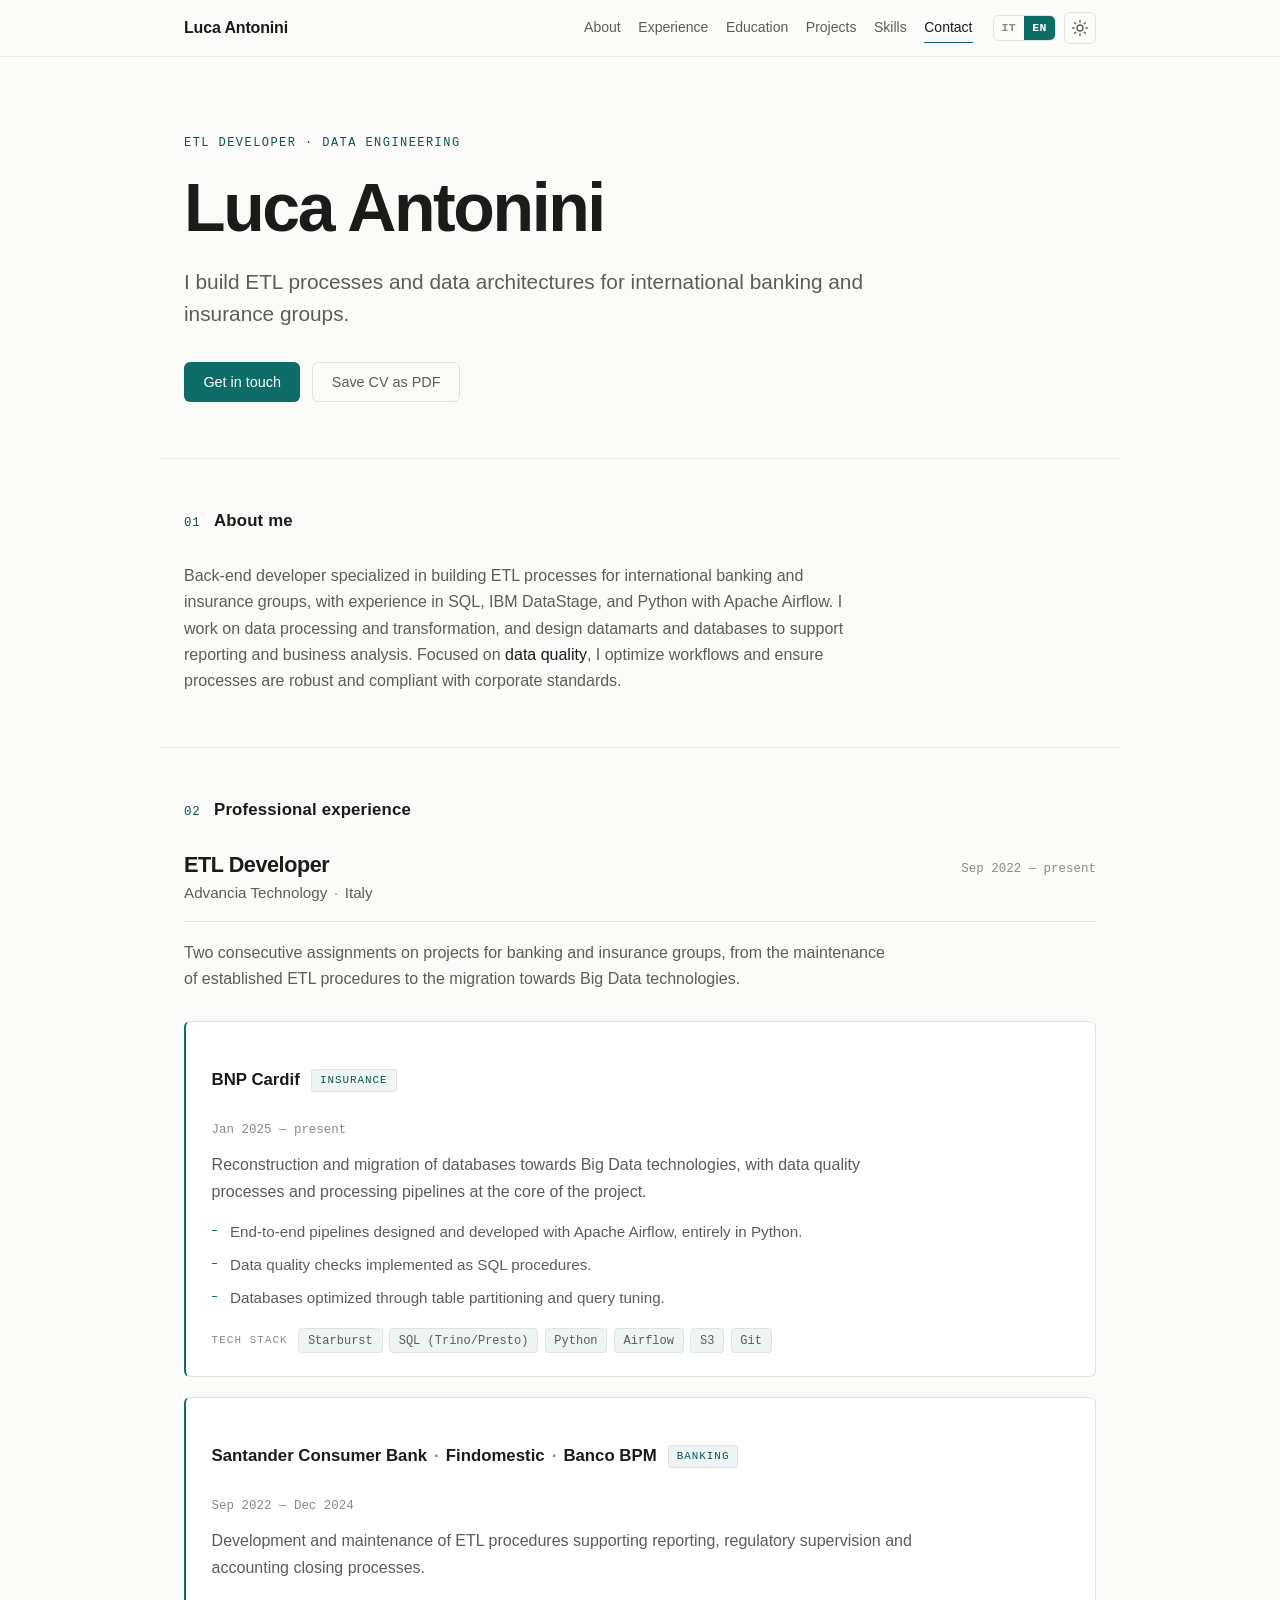
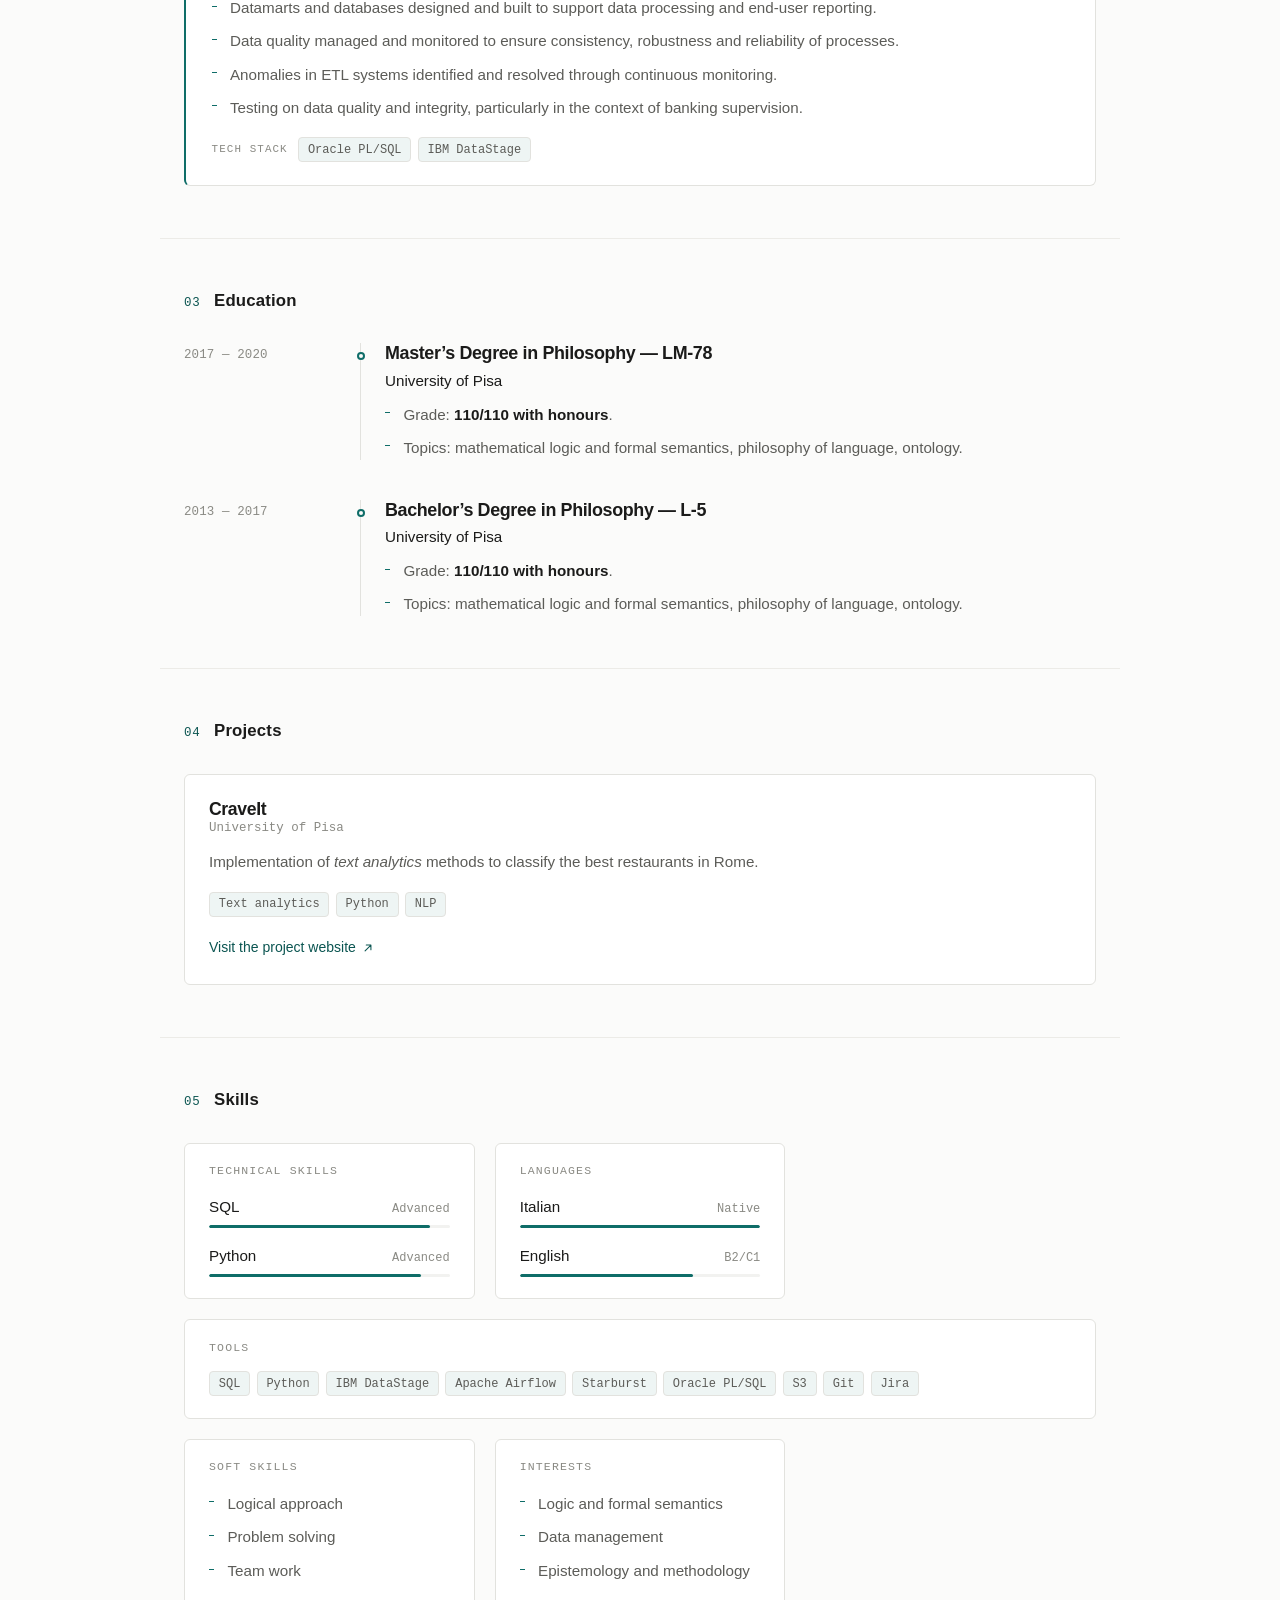
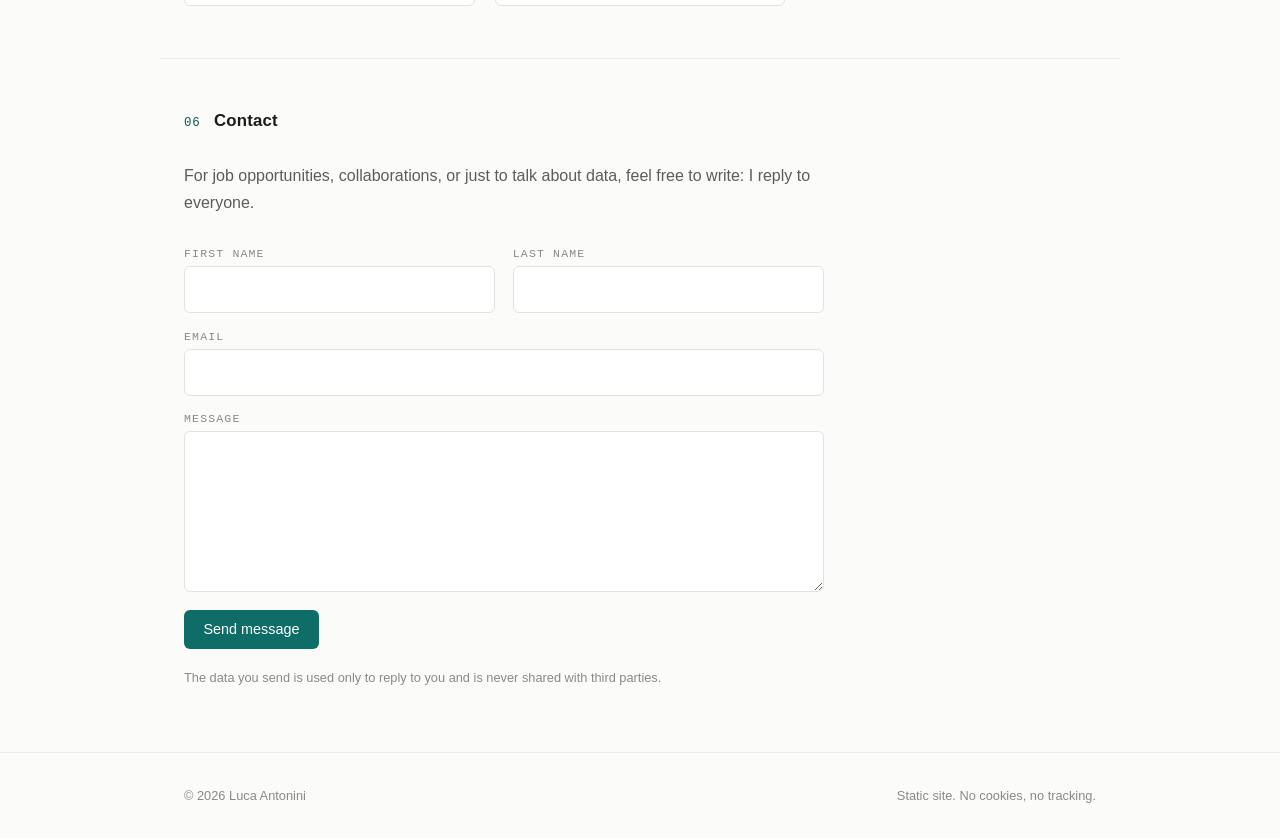
==== index.html @ 5ec23c6f "Ristruttura e riscrive la sezione esperienza I due blocchi avevano lo stesso datore di lavoro ripetu" ====
<!DOCTYPE html>
<html lang="it" data-lang="it">
<head>
<meta charset="utf-8">
<meta name="viewport" content="width=device-width, initial-scale=1">
<title data-i18n="meta.title">Luca Antonini — ETL Developer</title>
<meta name="description" data-i18n="meta.desc" content="Back-end developer specializzato in processi ETL per gruppi bancari e assicurativi. SQL, Python, Apache Airflow, IBM DataStage.">
<meta name="author" content="Luca Antonini">
<link rel="canonical" href="https://antoniniluca.it/">
<link rel="alternate" hreflang="it" href="https://antoniniluca.it/">
<link rel="alternate" hreflang="en" href="https://antoniniluca.it/?lang=en">

<meta property="og:type" content="profile">
<meta property="og:title" content="Luca Antonini — ETL Developer">
<meta property="og:description" content="Back-end developer specializzato in processi ETL per gruppi bancari e assicurativi.">
<meta property="og:url" content="https://antoniniluca.it/">
<meta property="og:locale" content="it_IT">
<meta property="og:locale:alternate" content="en_GB">
<meta name="twitter:card" content="summary">

<link rel="icon" href="assets/favicon.svg" type="image/svg+xml">
<link rel="stylesheet" href="assets/css/style.css">

<!-- Applica il tema salvato prima del primo paint, per evitare il lampo di colore. -->
<script>
(function () {
  try {
    var t = localStorage.getItem('theme');
    if (t === 'dark' || t === 'light') document.documentElement.setAttribute('data-theme', t);
    var l = new URLSearchParams(location.search).get('lang') || localStorage.getItem('lang');
    if (l === 'en') { document.documentElement.lang = 'en'; document.documentElement.setAttribute('data-lang', 'en'); }
  } catch (e) {}
})();
</script>

<script type="application/ld+json">
{
  "@context": "https://schema.org",
  "@type": "Person",
  "name": "Luca Antonini",
  "url": "https://antoniniluca.it/",
  "jobTitle": "ETL Developer",
  "worksFor": { "@type": "Organization", "name": "Advancia Technology" },
  "alumniOf": { "@type": "CollegeOrUniversity", "name": "Università di Pisa" },
  "knowsLanguage": ["it", "en"],
  "knowsAbout": ["ETL", "SQL", "Python", "Apache Airflow", "IBM DataStage", "Data Quality", "Data Warehousing"]
}
</script>
</head>
<body>

<a class="skip-link" href="#main" data-i18n="a11y.skip">Vai al contenuto</a>

<header class="topbar">
  <div class="wrap topbar__inner">
    <a class="topbar__name" href="#top">Luca Antonini</a>
    <nav class="topbar__nav" aria-label="Sezioni">
      <a href="#about" data-i18n="nav.about">Chi sono</a>
      <a href="#experience" data-i18n="nav.experience">Esperienza</a>
      <a href="#education" data-i18n="nav.education">Formazione</a>
      <a href="#projects" data-i18n="nav.projects">Progetti</a>
      <a href="#skills" data-i18n="nav.skills">Competenze</a>
      <a href="#contact" data-i18n="nav.contact">Contatti</a>
    </nav>
    <div class="topbar__tools">
      <div class="langswitch" role="group" aria-label="Lingua / Language">
        <button type="button" data-set-lang="it" aria-pressed="true">IT</button>
        <button type="button" data-set-lang="en" aria-pressed="false">EN</button>
      </div>
      <button type="button" class="iconbtn" id="theme-toggle" aria-label="Tema chiaro/scuro" title="Tema chiaro/scuro">
        <svg viewBox="0 0 24 24" aria-hidden="true" width="18" height="18">
          <path class="ico-sun" d="M12 4V2m0 20v-2m8-8h2M2 12h2m13.66-5.66 1.41-1.41M4.93 19.07l1.41-1.41m0-11.32L4.93 4.93m14.14 14.14-1.41-1.41M12 8a4 4 0 1 0 0 8 4 4 0 0 0 0-8Z"/>
          <path class="ico-moon" d="M20 13.5A8 8 0 0 1 10.5 4a8.5 8.5 0 1 0 9.5 9.5Z"/>
        </svg>
      </button>
    </div>
  </div>
</header>

<main id="main">
  <span id="top"></span>

  <!-- ============ HERO ============ -->
  <section class="hero wrap">
    <p class="eyebrow" data-i18n="hero.eyebrow">ETL Developer · Data Engineering</p>
    <h1>Luca Antonini</h1>
    <p class="hero__lead" data-i18n="hero.lead">
      Costruisco processi ETL e architetture dati per gruppi bancari e assicurativi internazionali.
    </p>
    <div class="hero__actions">
      <a class="btn btn--primary" href="#contact" data-i18n="hero.cta1">Scrivimi</a>
      <button type="button" class="btn btn--ghost" id="print-cv" data-i18n="hero.cta2">Salva il CV in PDF</button>
    </div>
  </section>

  <!-- ============ ABOUT ============ -->
  <section id="about" class="wrap section">
    <h2 class="section__title"><span class="section__num">01</span><span data-i18n="about.title">Chi sono</span></h2>
    <p class="prose" data-i18n="about.body">
      Back-end developer specializzato nella realizzazione di processi ETL per gruppi bancari e
      assicurativi internazionali, con esperienza in SQL, IBM DataStage e Python con Apache Airflow.
      Lavoro sull'elaborazione e la trasformazione dei dati e progetto datamart e database a supporto
      di reportistica e analisi di business. Con particolare attenzione alla <em>data quality</em>,
      ottimizzo i workflow e garantisco processi robusti e conformi agli standard aziendali.
    </p>
  </section>

  <!-- ============ EXPERIENCE ============ -->
  <section id="experience" class="wrap section">
    <h2 class="section__title"><span class="section__num">02</span><span data-i18n="exp.title">Esperienza professionale</span></h2>

    <article class="employer">
      <header class="employer__head">
        <div>
          <h3 class="employer__role" data-i18n="exp.employer.role">ETL Developer</h3>
          <p class="employer__org">Advancia Technology <span class="sep">·</span> <span data-i18n="exp.employer.place">Italia</span></p>
        </div>
        <p class="employer__period" data-i18n="exp.employer.period">Set 2022 — oggi</p>
      </header>

      <p class="employer__intro" data-i18n="exp.employer.intro">
        Due incarichi consecutivi su commesse di gruppi bancari e assicurativi, dalla
        manutenzione di procedure ETL consolidate alla migrazione verso tecnologie Big Data.
      </p>

      <div class="engagements">

        <section class="engagement">
          <header class="engagement__head">
            <h4 class="engagement__client">BNP Cardif</h4>
            <span class="badge" data-i18n="exp.e1.sector">Assicurativo</span>
            <p class="engagement__date" data-i18n="exp.e1.date">Gen 2025 — oggi</p>
          </header>
          <p class="engagement__summary" data-i18n="exp.e1.summary">
            Ricostruzione e migrazione dei database verso tecnologie Big Data, con i processi
            di data quality e le pipeline di elaborazione al centro del progetto.
          </p>
          <ul class="entry__list">
            <li data-i18n="exp.e1.b1">Pipeline end-to-end progettate e sviluppate con Apache Airflow, interamente in Python.</li>
            <li data-i18n="exp.e1.b2">Controlli di data quality implementati come procedure SQL.</li>
            <li data-i18n="exp.e1.b3">Database ottimizzati tramite partizionamento delle tabelle e tuning delle query.</li>
          </ul>
          <p class="stack"><span class="label" data-i18n="exp.label.stack">Tech stack</span>
            <span class="tag">Starburst</span><span class="tag">SQL (Trino/Presto)</span><span class="tag">Python</span><span class="tag">Airflow</span><span class="tag">S3</span><span class="tag">Git</span>
          </p>
        </section>

        <section class="engagement">
          <header class="engagement__head">
            <h4 class="engagement__client">Santander Consumer Bank <span class="sep">·</span> Findomestic <span class="sep">·</span> Banco BPM</h4>
            <span class="badge" data-i18n="exp.e2.sector">Bancario</span>
            <p class="engagement__date" data-i18n="exp.e2.date">Set 2022 — Dic 2024</p>
          </header>
          <p class="engagement__summary" data-i18n="exp.e2.summary">
            Sviluppo e manutenzione di procedure ETL a supporto di reportistica, vigilanza
            regolamentare e processi di chiusura contabile.
          </p>
          <ul class="entry__list">
            <li data-i18n="exp.e2.b1">Datamart e database progettati e realizzati a supporto dell'elaborazione dei dati e della reportistica per l'utente finale.</li>
            <li data-i18n="exp.e2.b2">Data quality gestita e monitorata per garantire coerenza, robustezza e affidabilità dei processi.</li>
            <li data-i18n="exp.e2.b3">Anomalie nei sistemi ETL individuate e risolte grazie a un monitoraggio continuo.</li>
            <li data-i18n="exp.e2.b4">Testing su qualità e integrità del dato, in particolare nell'ambito della vigilanza bancaria.</li>
          </ul>
          <p class="stack"><span class="label" data-i18n="exp.label.stack2">Tech stack</span>
            <span class="tag">Oracle PL/SQL</span><span class="tag">IBM DataStage</span>
          </p>
        </section>

      </div>
    </article>
  </section>

  <!-- ============ EDUCATION ============ -->
  <section id="education" class="wrap section">
    <h2 class="section__title"><span class="section__num">03</span><span data-i18n="edu.title">Formazione</span></h2>

    <div class="timeline">
      <article class="entry">
        <div class="entry__meta">
          <p class="entry__date"><span data-i18n="edu.m.date">2017 — 2020</span></p>
        </div>
        <div class="entry__body">
          <h3 class="entry__role" data-i18n="edu.m.degree">Laurea Magistrale in Filosofia — LM-78</h3>
          <p class="entry__org" data-i18n="edu.m.org">Università di Pisa</p>
          <ul class="entry__list">
            <li data-i18n="edu.m.b1">Voto: <strong>110/110 con lode</strong>.</li>
            <li data-i18n="edu.m.b2">Ambiti: logica matematica e semantica formale, filosofia del linguaggio, ontologia.</li>
          </ul>
        </div>
      </article>

      <article class="entry">
        <div class="entry__meta">
          <p class="entry__date"><span data-i18n="edu.b.date">2013 — 2017</span></p>
        </div>
        <div class="entry__body">
          <h3 class="entry__role" data-i18n="edu.b.degree">Laurea Triennale in Filosofia — L-5</h3>
          <p class="entry__org" data-i18n="edu.b.org">Università di Pisa</p>
          <ul class="entry__list">
            <li data-i18n="edu.b.b1">Voto: <strong>110/110 con lode</strong>.</li>
            <li data-i18n="edu.b.b2">Ambiti: logica matematica e semantica formale, filosofia del linguaggio, ontologia.</li>
          </ul>
        </div>
      </article>
    </div>
  </section>

  <!-- ============ PROJECTS ============ -->
  <section id="projects" class="wrap section">
    <h2 class="section__title"><span class="section__num">04</span><span data-i18n="proj.title">Progetti</span></h2>

    <div class="cards">
      <article class="card">
        <h3 class="card__title">CraveIt</h3>
        <p class="card__org" data-i18n="proj.craveit.org">Università di Pisa</p>
        <p class="card__body" data-i18n="proj.craveit.body">
          Implementazione di metodi di <em>text analytics</em> per classificare i migliori ristoranti di Roma.
        </p>
        <p class="stack">
          <span class="tag">Text analytics</span><span class="tag">Python</span><span class="tag">NLP</span>
        </p>
        <a class="card__link" href="https://andrevitali.github.io/g8-2024-website/index" target="_blank" rel="noopener noreferrer">
          <span data-i18n="proj.craveit.link">Vai al sito del progetto</span>
          <svg viewBox="0 0 24 24" width="14" height="14" aria-hidden="true"><path d="M7 17 17 7M9 7h8v8"/></svg>
        </a>
      </article>
    </div>
  </section>

  <!-- ============ SKILLS ============ -->
  <section id="skills" class="wrap section">
    <h2 class="section__title"><span class="section__num">05</span><span data-i18n="skills.title">Competenze</span></h2>

    <div class="grid">

      <div class="panel">
        <h3 class="panel__title" data-i18n="skills.tech.title">Competenze tecniche</h3>
        <ul class="levels">
          <li>
            <span class="levels__name">SQL</span>
            <span class="levels__bar" aria-hidden="true"><i style="--v:92%"></i></span>
            <span class="levels__val" data-i18n="skills.level.adv">Avanzato</span>
          </li>
          <li>
            <span class="levels__name">Python</span>
            <span class="levels__bar" aria-hidden="true"><i style="--v:88%"></i></span>
            <span class="levels__val" data-i18n="skills.level.adv2">Avanzato</span>
          </li>
        </ul>
      </div>

      <div class="panel">
        <h3 class="panel__title" data-i18n="skills.lang.title">Lingue</h3>
        <ul class="levels">
          <li>
            <span class="levels__name" data-i18n="skills.lang.it">Italiano</span>
            <span class="levels__bar" aria-hidden="true"><i style="--v:100%"></i></span>
            <span class="levels__val" data-i18n="skills.lang.itlvl">Madrelingua</span>
          </li>
          <li>
            <span class="levels__name" data-i18n="skills.lang.en">Inglese</span>
            <span class="levels__bar" aria-hidden="true"><i style="--v:72%"></i></span>
            <span class="levels__val">B2/C1</span>
          </li>
        </ul>
      </div>

      <div class="panel panel--wide">
        <h3 class="panel__title" data-i18n="skills.tools.title">Strumenti</h3>
        <p class="stack stack--lg">
          <span class="tag">SQL</span><span class="tag">Python</span><span class="tag">IBM DataStage</span><span class="tag">Apache Airflow</span><span class="tag">Starburst</span><span class="tag">Oracle PL/SQL</span><span class="tag">S3</span><span class="tag">Git</span><span class="tag">Jira</span>
        </p>
      </div>

      <div class="panel">
        <h3 class="panel__title" data-i18n="skills.soft.title">Soft skill</h3>
        <ul class="bullets">
          <li data-i18n="skills.soft.b1">Approccio logico</li>
          <li data-i18n="skills.soft.b2">Problem solving</li>
          <li data-i18n="skills.soft.b3">Lavoro in team</li>
        </ul>
      </div>

      <div class="panel">
        <h3 class="panel__title" data-i18n="skills.int.title">Interessi</h3>
        <ul class="bullets">
          <li data-i18n="skills.int.b1">Logica e semantica formale</li>
          <li data-i18n="skills.int.b2">Data management</li>
          <li data-i18n="skills.int.b3">Epistemologia e metodologia</li>
        </ul>
      </div>

    </div>
  </section>

  <!-- ============ CONTACT ============ -->
  <section id="contact" class="wrap section section--contact">
    <h2 class="section__title"><span class="section__num">06</span><span data-i18n="contact.title">Contatti</span></h2>
    <p class="prose" data-i18n="contact.body">
      Per opportunità professionali, collaborazioni o semplicemente per fare due chiacchiere sui dati,
      scrivimi pure: rispondo a tutti.
    </p>

    <form class="form" id="contact-form" novalidate>
      <div class="form__row">
        <div class="field">
          <label for="f-nome" data-i18n="form.nome">Nome</label>
          <input type="text" id="f-nome" name="nome" required autocomplete="given-name" maxlength="80">
        </div>
        <div class="field">
          <label for="f-cognome" data-i18n="form.cognome">Cognome</label>
          <input type="text" id="f-cognome" name="cognome" required autocomplete="family-name" maxlength="80">
        </div>
      </div>

      <div class="field">
        <label for="f-email" data-i18n="form.email">Email</label>
        <input type="email" id="f-email" name="email" required autocomplete="email" maxlength="120">
      </div>

      <div class="field">
        <label for="f-messaggio" data-i18n="form.messaggio">Messaggio</label>
        <textarea id="f-messaggio" name="messaggio" required rows="6" maxlength="3000"></textarea>
      </div>

      <!-- Honeypot anti-spam: invisibile agli umani, i bot lo compilano.
           Il nome _honey è quello riconosciuto anche da FormSubmit. -->
      <label class="hp" aria-hidden="true">
        <span>Non compilare questo campo</span>
        <input type="text" name="_honey" tabindex="-1" autocomplete="off">
      </label>

      <div class="form__foot">
        <button type="submit" class="btn btn--primary" data-i18n="form.submit">Invia messaggio</button>
        <p class="form__status" id="form-status" role="status" aria-live="polite"></p>
      </div>

      <p class="form__privacy" data-i18n="form.privacy">
        I dati che invii vengono usati solo per risponderti e non sono ceduti a terzi.
      </p>
    </form>
  </section>

</main>

<footer class="footer">
  <div class="wrap footer__inner">
    <p>© <span id="year">2026</span> Luca Antonini</p>
    <p class="footer__note" data-i18n="footer.note">Sito statico, senza cookie né tracciamento.</p>
  </div>
</footer>

<script src="assets/js/main.js"></script>
</body>
</html>
---- assets/css/style.css ----
/* =========================================================
   Luca Antonini — antoniniluca.it
   Palette sobria, un solo accento. Light + dark.
   ========================================================= */

:root {
  --bg:        #fbfbfa;
  --bg-panel:  #ffffff;
  --bg-subtle: #f2f2f0;
  --text:      #1b1b1a;
  --text-dim:  #5c5c58;
  --text-mute: #8a8a84;
  --line:      #e2e2de;
  --line-soft: #ecebe7;
  --accent:    #0f6d68;
  --accent-dim:#0f6d6812;
  --accent-txt:#0b5551;

  --font: -apple-system, BlinkMacSystemFont, "Segoe UI", Inter, Roboto, Helvetica, Arial, sans-serif;
  --mono: ui-monospace, SFMono-Regular, "SF Mono", Menlo, Consolas, "Liberation Mono", monospace;

  --wrap: 60rem;
  --radius: 6px;
}

@media (prefers-color-scheme: dark) {
  :root:not([data-theme="light"]) {
    --bg:        #121413;
    --bg-panel:  #1a1d1c;
    --bg-subtle: #1f2322;
    --text:      #e8e8e4;
    --text-dim:  #a6a8a3;
    --text-mute: #7b7e79;
    --line:      #2b2f2e;
    --line-soft: #232625;
    --accent:    #4ec9bf;
    --accent-dim:#4ec9bf14;
    --accent-txt:#6fd8cf;
  }
}

:root[data-theme="dark"] {
  --bg:        #121413;
  --bg-panel:  #1a1d1c;
  --bg-subtle: #1f2322;
  --text:      #e8e8e4;
  --text-dim:  #a6a8a3;
  --text-mute: #7b7e79;
  --line:      #2b2f2e;
  --line-soft: #232625;
  --accent:    #4ec9bf;
  --accent-dim:#4ec9bf14;
  --accent-txt:#6fd8cf;
}

/* ---------- reset ---------- */
*, *::before, *::after { box-sizing: border-box; }
html { -webkit-text-size-adjust: 100%; scroll-behavior: smooth; }
@media (prefers-reduced-motion: reduce) {
  html { scroll-behavior: auto; }
  *, *::before, *::after { animation-duration: .01ms !important; transition-duration: .01ms !important; }
}

body {
  margin: 0;
  background: var(--bg);
  color: var(--text);
  font-family: var(--font);
  font-size: 16px;
  line-height: 1.65;
  -webkit-font-smoothing: antialiased;
}

h1, h2, h3 { line-height: 1.2; margin: 0; font-weight: 600; letter-spacing: -0.02em; }
p { margin: 0; }
ul { margin: 0; padding: 0; list-style: none; }
a { color: inherit; }

svg { fill: none; stroke: currentColor; stroke-width: 1.8; stroke-linecap: round; stroke-linejoin: round; }

.wrap { width: 100%; max-width: var(--wrap); margin-inline: auto; padding-inline: 1.5rem; }

.skip-link {
  position: absolute; left: -9999px; top: 0; z-index: 100;
  background: var(--accent); color: #fff; padding: .6rem 1rem; border-radius: 0 0 var(--radius) 0;
}
.skip-link:focus { left: 0; }

:focus-visible { outline: 2px solid var(--accent); outline-offset: 3px; border-radius: 3px; }

/* =========================================================
   Topbar
   ========================================================= */
.topbar {
  position: sticky; top: 0; z-index: 50;
  background: color-mix(in srgb, var(--bg) 88%, transparent);
  backdrop-filter: saturate(140%) blur(10px);
  border-bottom: 1px solid var(--line-soft);
}
.topbar__inner {
  display: flex; align-items: center; gap: 1.25rem;
  min-height: 3.5rem;
}
.topbar__name {
  font-weight: 600; text-decoration: none; letter-spacing: -0.01em;
  white-space: nowrap;
}
.topbar__nav {
  display: flex; gap: 1.1rem; margin-inline-start: auto;
  font-size: .875rem;
}
.topbar__nav a {
  color: var(--text-dim); text-decoration: none;
  padding: .2rem 0; border-bottom: 1px solid transparent;
  transition: color .15s ease, border-color .15s ease;
}
.topbar__nav a:hover { color: var(--text); border-bottom-color: var(--accent); }
.topbar__nav a.is-active { color: var(--text); border-bottom-color: var(--accent); }

.topbar__tools { display: flex; align-items: center; gap: .5rem; margin-inline-start: auto; }
.topbar__nav + .topbar__tools { margin-inline-start: 0; }

.langswitch {
  display: inline-flex; border: 1px solid var(--line); border-radius: var(--radius); overflow: hidden;
}
.langswitch button {
  font: 600 .72rem/1 var(--mono); letter-spacing: .04em;
  padding: .42rem .5rem; border: 0; background: transparent; color: var(--text-mute);
  cursor: pointer; transition: background .15s ease, color .15s ease;
}
.langswitch button:hover { color: var(--text); }
.langswitch button[aria-pressed="true"] { background: var(--accent); color: #fff; }
@media (prefers-color-scheme: dark) {
  :root:not([data-theme="light"]) .langswitch button[aria-pressed="true"] { color: #0d1211; }
}
:root[data-theme="dark"] .langswitch button[aria-pressed="true"] { color: #0d1211; }

.iconbtn {
  display: grid; place-items: center;
  width: 2rem; height: 2rem; padding: 0;
  border: 1px solid var(--line); border-radius: var(--radius);
  background: transparent; color: var(--text-dim); cursor: pointer;
  transition: color .15s ease, border-color .15s ease;
}
.iconbtn:hover { color: var(--text); border-color: var(--text-mute); }
.ico-moon { display: none; }
@media (prefers-color-scheme: dark) {
  :root:not([data-theme="light"]) .ico-sun  { display: none; }
  :root:not([data-theme="light"]) .ico-moon { display: block; }
}
:root[data-theme="dark"] .ico-sun  { display: none; }
:root[data-theme="dark"] .ico-moon { display: block; }
:root[data-theme="light"] .ico-sun { display: block; }
:root[data-theme="light"] .ico-moon { display: none; }

/* =========================================================
   Hero
   ========================================================= */
.hero { padding: 5rem 1.5rem 3.5rem; }

.eyebrow {
  font: 500 .75rem/1 var(--mono);
  letter-spacing: .12em; text-transform: uppercase;
  color: var(--accent-txt);
  margin-bottom: 1.1rem;
}

.hero h1 {
  font-size: clamp(2.6rem, 7vw, 4.25rem);
  letter-spacing: -0.035em;
  margin-bottom: 1.1rem;
}

.hero__lead {
  font-size: clamp(1.05rem, 2.2vw, 1.3rem);
  color: var(--text-dim);
  max-width: 34em;
  line-height: 1.55;
}

.hero__actions { display: flex; flex-wrap: wrap; gap: .75rem; margin-top: 2rem; }

.btn {
  display: inline-flex; align-items: center; gap: .45rem;
  font: 500 .9rem/1 var(--font);
  padding: .72rem 1.15rem;
  border-radius: var(--radius);
  border: 1px solid transparent;
  text-decoration: none; cursor: pointer;
  transition: background .15s ease, border-color .15s ease, color .15s ease, transform .1s ease;
}
.btn:active { transform: translateY(1px); }
.btn--primary { background: var(--accent); color: #fff; }
.btn--primary:hover { background: var(--accent-txt); }
@media (prefers-color-scheme: dark) {
  :root:not([data-theme="light"]) .btn--primary { color: #0d1211; }
}
:root[data-theme="dark"] .btn--primary { color: #0d1211; }
.btn--ghost { border-color: var(--line); color: var(--text-dim); background: transparent; }
.btn--ghost:hover { border-color: var(--text-mute); color: var(--text); }

/* =========================================================
   Sections
   ========================================================= */
.section { padding-block: 3.25rem; border-top: 1px solid var(--line-soft); }
.section:first-of-type { border-top: 0; }

.section__title {
  display: flex; align-items: baseline; gap: .85rem;
  font-size: 1.05rem;
  letter-spacing: .01em;
  margin-bottom: 2rem;
}
.section__num {
  font: 500 .78rem/1 var(--mono);
  color: var(--accent-txt);
  letter-spacing: .06em;
}

.prose { color: var(--text-dim); max-width: 42em; }
.prose em { color: var(--text); font-style: normal; font-weight: 500; }

/* =========================================================
   Timeline entries
   ========================================================= */
.timeline { display: flex; flex-direction: column; gap: 2.5rem; }

.entry { display: grid; grid-template-columns: 9.5rem 1fr; gap: 1.5rem; }

.entry__date {
  font: 500 .78rem/1.5 var(--mono);
  color: var(--text-mute);
  letter-spacing: .01em;
  padding-top: .2rem;
  white-space: nowrap;
}

.entry__body { position: relative; padding-left: 1.5rem; border-left: 1px solid var(--line); }
.entry__body::before {
  content: ""; position: absolute; left: -4.5px; top: .55rem;
  width: 8px; height: 8px; border-radius: 50%;
  background: var(--bg); border: 2px solid var(--accent);
}

.entry__role { font-size: 1.12rem; margin-bottom: .2rem; }
.entry__org { color: var(--text); font-weight: 500; font-size: .95rem; margin-bottom: .55rem; }
.entry__client { font-size: .875rem; color: var(--text-dim); margin-bottom: .85rem; }
.entry__summary { color: var(--text-dim); margin-bottom: .9rem; max-width: 44em; }

.sep { color: var(--text-mute); margin-inline: .15rem; }

.label {
  display: inline-block;
  font: 500 .68rem/1 var(--mono);
  letter-spacing: .1em; text-transform: uppercase;
  color: var(--text-mute);
  margin-right: .5rem;
}

.entry__list { display: flex; flex-direction: column; gap: .5rem; max-width: 44em; }
.entry__list li {
  position: relative; padding-left: 1.15rem;
  color: var(--text-dim); font-size: .95rem;
}
.entry__list li::before {
  content: ""; position: absolute; left: 0; top: .68em;
  width: 5px; height: 1px; background: var(--accent);
}
.entry__list strong { color: var(--text); font-weight: 600; }

/* ---------- esperienza: datore di lavoro + incarichi ---------- */
.employer__head {
  display: flex; flex-wrap: wrap; align-items: baseline; gap: .5rem 1.5rem;
  padding-bottom: 1rem;
  border-bottom: 1px solid var(--line);
}
.employer__role { font-size: 1.35rem; margin-bottom: .15rem; }
.employer__org { color: var(--text-dim); font-weight: 500; font-size: .95rem; }
.employer__period {
  font: 500 .78rem/1.5 var(--mono);
  color: var(--text-mute);
  margin-inline-start: auto;
}
.employer__intro {
  color: var(--text-dim);
  max-width: 44em;
  margin-block: 1.1rem 1.75rem;
}

.engagements { display: flex; flex-direction: column; gap: 1.25rem; }

.engagement {
  background: var(--bg-panel);
  border: 1px solid var(--line);
  border-left: 2px solid var(--accent);
  border-radius: var(--radius);
  padding: 1.4rem 1.6rem;
  transition: border-color .15s ease;
}
.engagement:hover { border-color: var(--text-mute); border-left-color: var(--accent); }

.engagement__head {
  display: flex; flex-wrap: wrap; align-items: center; gap: .45rem .7rem;
  margin-bottom: 1rem;
}
.engagement__client { font-size: 1.05rem; font-weight: 600; }
.engagement__date {
  flex-basis: 100%;
  font: 500 .78rem/1 var(--mono);
  color: var(--text-mute);
}

.badge {
  font: 500 .68rem/1 var(--mono);
  letter-spacing: .09em; text-transform: uppercase;
  padding: .32rem .5rem;
  border: 1px solid var(--line);
  border-radius: 3px;
  background: var(--accent-dim);
  color: var(--accent-txt);
  white-space: nowrap;
}

.engagement__summary { color: var(--text-dim); margin-bottom: .9rem; max-width: 44em; }

@media (max-width: 34rem) {
  .engagement { padding: 1.2rem 1.1rem; }
  .employer__period { margin-inline-start: 0; flex-basis: 100%; }
}

/* ---------- tags ---------- */
.stack { display: flex; flex-wrap: wrap; align-items: center; gap: .4rem; margin-top: 1.1rem; }
.stack .label { margin-right: .25rem; }
.tag {
  font: 500 .75rem/1 var(--mono);
  padding: .35rem .55rem;
  border: 1px solid var(--line);
  border-radius: 4px;
  background: var(--accent-dim);
  color: var(--text-dim);
  white-space: nowrap;
}
.stack--lg { margin-top: 0; }

/* =========================================================
   Project cards
   ========================================================= */
.cards { display: grid; grid-template-columns: repeat(auto-fit, minmax(min(100%, 20rem), 1fr)); gap: 1.25rem; }

.card {
  background: var(--bg-panel);
  border: 1px solid var(--line);
  border-radius: var(--radius);
  padding: 1.5rem;
  transition: border-color .15s ease;
}
.card:hover { border-color: var(--text-mute); }
.card__title { font-size: 1.1rem; margin-bottom: .15rem; }
.card__org { font: 500 .78rem/1 var(--mono); color: var(--text-mute); margin-bottom: .9rem; }
.card__body { color: var(--text-dim); font-size: .95rem; }
.card__link {
  display: inline-flex; align-items: center; gap: .35rem;
  margin-top: 1.2rem;
  font-size: .875rem; font-weight: 500;
  color: var(--accent-txt); text-decoration: none;
  border-bottom: 1px solid transparent;
}
.card__link:hover { border-bottom-color: currentColor; }

/* =========================================================
   Skills grid
   ========================================================= */
.grid { display: grid; grid-template-columns: repeat(auto-fill, minmax(17rem, 1fr)); gap: 1.25rem; }

.panel {
  background: var(--bg-panel);
  border: 1px solid var(--line);
  border-radius: var(--radius);
  padding: 1.35rem 1.5rem;
}
.panel--wide { grid-column: 1 / -1; }
.panel__title {
  font: 500 .72rem/1 var(--mono);
  letter-spacing: .1em; text-transform: uppercase;
  color: var(--text-mute);
  margin-bottom: 1.1rem;
}

.levels { display: flex; flex-direction: column; gap: .95rem; }
.levels li { display: grid; grid-template-columns: 1fr auto; gap: .35rem .75rem; align-items: baseline; }
.levels__name { grid-area: 1 / 1; font-size: .95rem; font-weight: 500; }
.levels__val { grid-area: 1 / 2; font: 500 .75rem/1 var(--mono); color: var(--text-mute); }
.levels__bar {
  grid-area: 2 / 1 / 3 / -1;
  display: block; height: 3px; border-radius: 2px;
  background: var(--bg-subtle);
  overflow: hidden;
}
.levels__bar i { display: block; height: 100%; width: var(--v); background: var(--accent); border-radius: 2px; }

.bullets { display: flex; flex-direction: column; gap: .55rem; }
.bullets li { position: relative; padding-left: 1.15rem; font-size: .95rem; color: var(--text-dim); }
.bullets li::before {
  content: ""; position: absolute; left: 0; top: .68em;
  width: 5px; height: 1px; background: var(--accent);
}

/* =========================================================
   Contact + footer
   ========================================================= */
.section--contact { padding-bottom: 4rem; }

/* ---------- form ---------- */
.form { margin-top: 2rem; max-width: 40rem; display: flex; flex-direction: column; gap: 1.1rem; }
.form__row { display: grid; grid-template-columns: 1fr 1fr; gap: 1.1rem; }

.field { display: flex; flex-direction: column; gap: .4rem; }
.field label {
  font: 500 .72rem/1 var(--mono);
  letter-spacing: .1em; text-transform: uppercase;
  color: var(--text-mute);
}
.field input,
.field textarea {
  font: 400 .95rem/1.5 var(--font);
  color: var(--text);
  background: var(--bg-panel);
  border: 1px solid var(--line);
  border-radius: var(--radius);
  padding: .7rem .85rem;
  width: 100%;
  transition: border-color .15s ease, background .15s ease;
}
.field textarea { resize: vertical; min-height: 8rem; }
.field input:hover, .field textarea:hover { border-color: var(--text-mute); }
.field input:focus, .field textarea:focus { outline: none; border-color: var(--accent); }
.field.is-invalid input,
.field.is-invalid textarea { border-color: #c0392b; }
:root[data-theme="dark"] .field.is-invalid input,
:root[data-theme="dark"] .field.is-invalid textarea { border-color: #e07a6c; }
.field__error { font-size: .8rem; color: #c0392b; min-height: 0; }
:root[data-theme="dark"] .field__error { color: #e07a6c; }
@media (prefers-color-scheme: dark) {
  :root:not([data-theme="light"]) .field.is-invalid input,
  :root:not([data-theme="light"]) .field.is-invalid textarea { border-color: #e07a6c; }
  :root:not([data-theme="light"]) .field__error { color: #e07a6c; }
}

/* honeypot: fuori dallo schermo, invisibile ma non display:none */
.hp {
  position: absolute; left: -9999px; top: auto;
  width: 1px; height: 1px; overflow: hidden;
}

.form__foot { display: flex; flex-wrap: wrap; align-items: center; gap: 1rem; }
.form__foot .btn:disabled { opacity: .55; cursor: progress; }

.form__status { font-size: .9rem; color: var(--text-dim); }
.form__status.is-ok { color: var(--accent-txt); font-weight: 500; }
.form__status.is-err { color: #c0392b; }
:root[data-theme="dark"] .form__status.is-err { color: #e07a6c; }
@media (prefers-color-scheme: dark) {
  :root:not([data-theme="light"]) .form__status.is-err { color: #e07a6c; }
}

.form__privacy { font-size: .8rem; color: var(--text-mute); max-width: 40em; }

@media (max-width: 34rem) {
  .form__row { grid-template-columns: 1fr; }
}

.footer { border-top: 1px solid var(--line-soft); padding-block: 2rem; }
.footer__inner {
  display: flex; flex-wrap: wrap; justify-content: space-between; gap: .5rem;
  font-size: .8rem; color: var(--text-mute);
}

/* =========================================================
   Reveal on scroll
   ========================================================= */
.reveal { opacity: 0; transform: translateY(12px); transition: opacity .5s ease, transform .5s ease; }
.reveal.is-in { opacity: 1; transform: none; }
@media (prefers-reduced-motion: reduce) { .reveal { opacity: 1; transform: none; } }

/* =========================================================
   Responsive
   ========================================================= */
@media (max-width: 46rem) {
  .topbar__nav { display: none; }
  .hero { padding-top: 3.5rem; }
  .entry { grid-template-columns: 1fr; gap: .6rem; }
  .entry__date { padding-top: 0; }
  .entry__body { padding-left: 1.15rem; }
}

/* =========================================================
   Print — la pagina è il CV
   ========================================================= */
@media print {
  :root {
    --bg: #fff; --bg-panel: #fff; --bg-subtle: #eee;
    --text: #000; --text-dim: #222; --text-mute: #555;
    --line: #bbb; --line-soft: #ddd;
    --accent: #000; --accent-txt: #000; --accent-dim: transparent;
  }
  .topbar, .footer__note, .hero__actions, .skip-link, .form { display: none !important; }
  body { font-size: 10.5pt; line-height: 1.45; }
  .wrap { max-width: none; padding-inline: 0; }
  .hero { padding: 0 0 1rem; }
  .hero h1 { font-size: 24pt; }
  .hero__lead { font-size: 11pt; }
  .section { padding-block: .9rem; border-top: 1px solid #ddd; }
  .section__title { margin-bottom: .8rem; break-after: avoid; }
  .entry, .engagement, .card, .panel { break-inside: avoid; }
  .engagement { padding: .7rem 0 .7rem 1rem; border: 0; border-left: 1px solid #bbb; }
  .employer__head { padding-bottom: .5rem; }
  .grid, .cards { gap: .8rem; }
  .timeline { gap: 1.1rem; }
  .card, .panel { border-color: #ccc; padding: .8rem 1rem; }
  .tag { background: none; border-color: #ccc; }
  .reveal { opacity: 1 !important; transform: none !important; }
  a { text-decoration: none; }
  .card__link::after { content: " (" attr(href) ")"; font-size: 8pt; color: #555; }
}
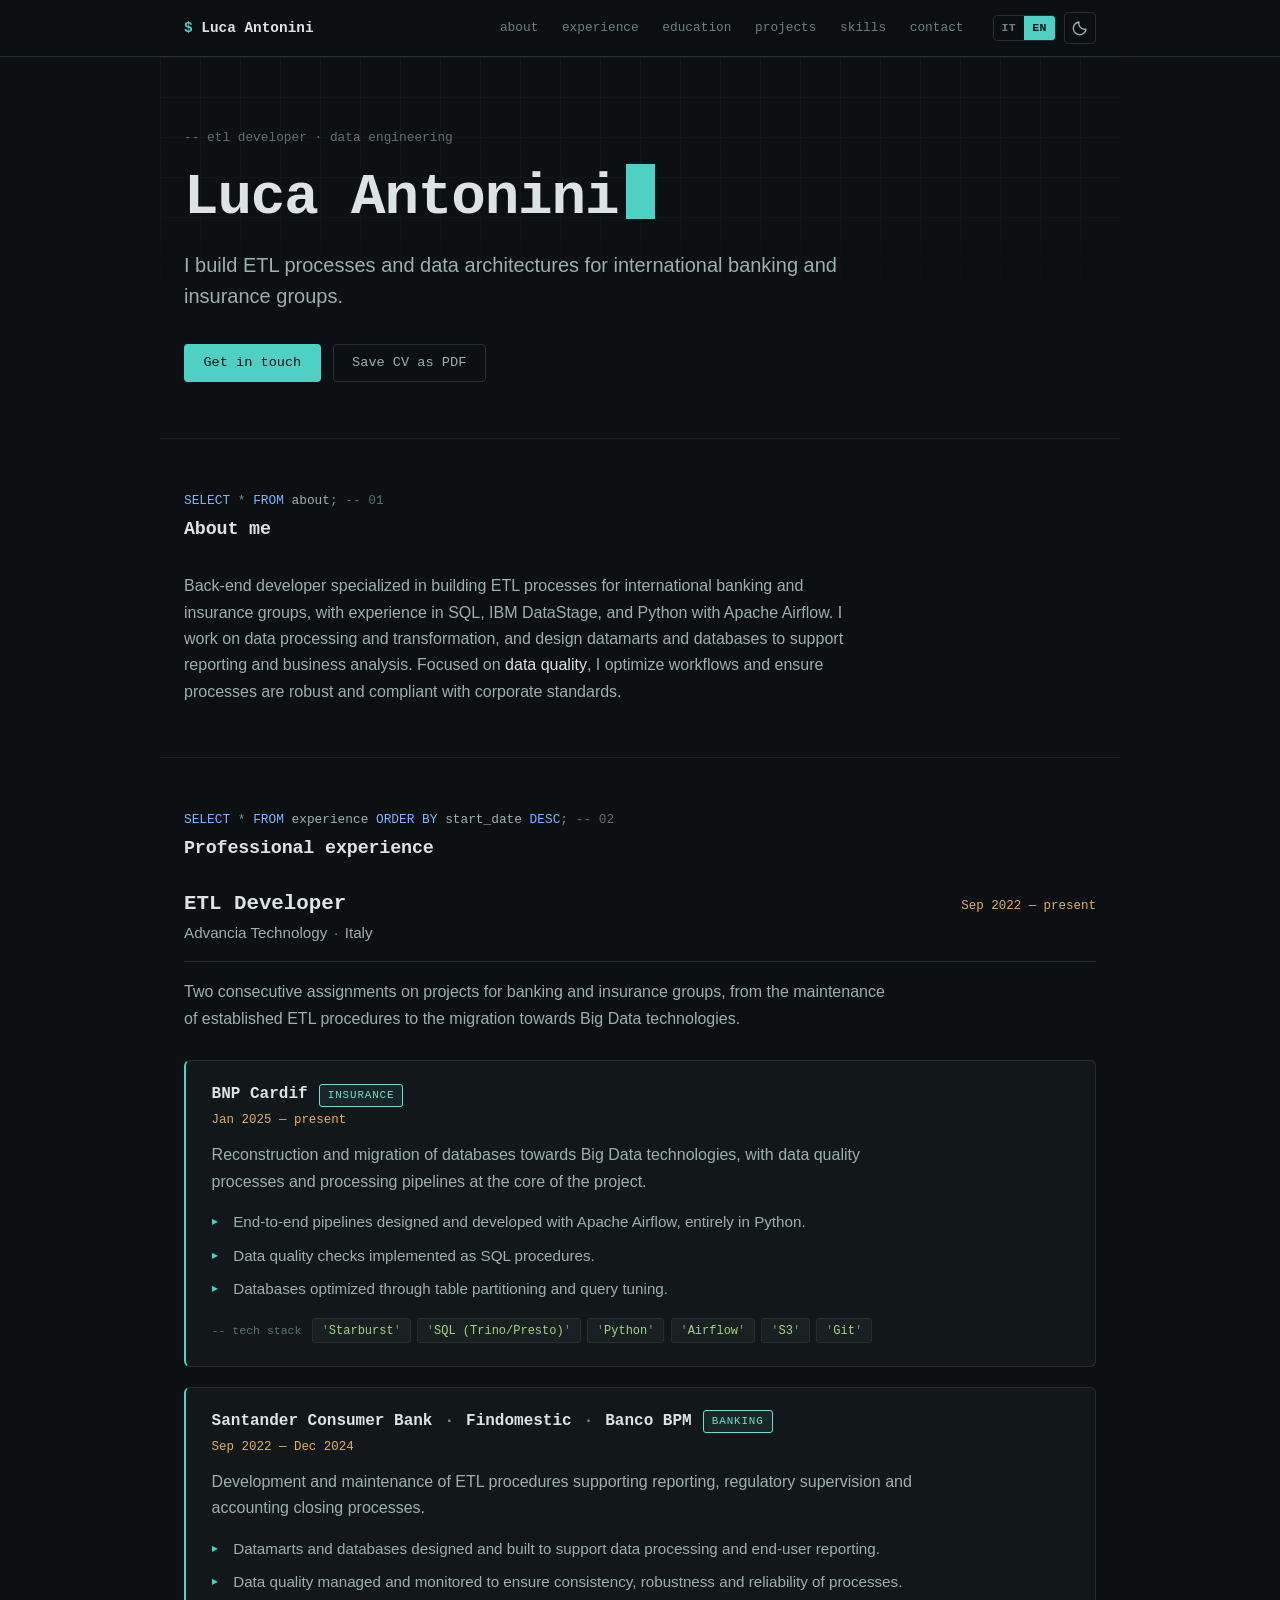
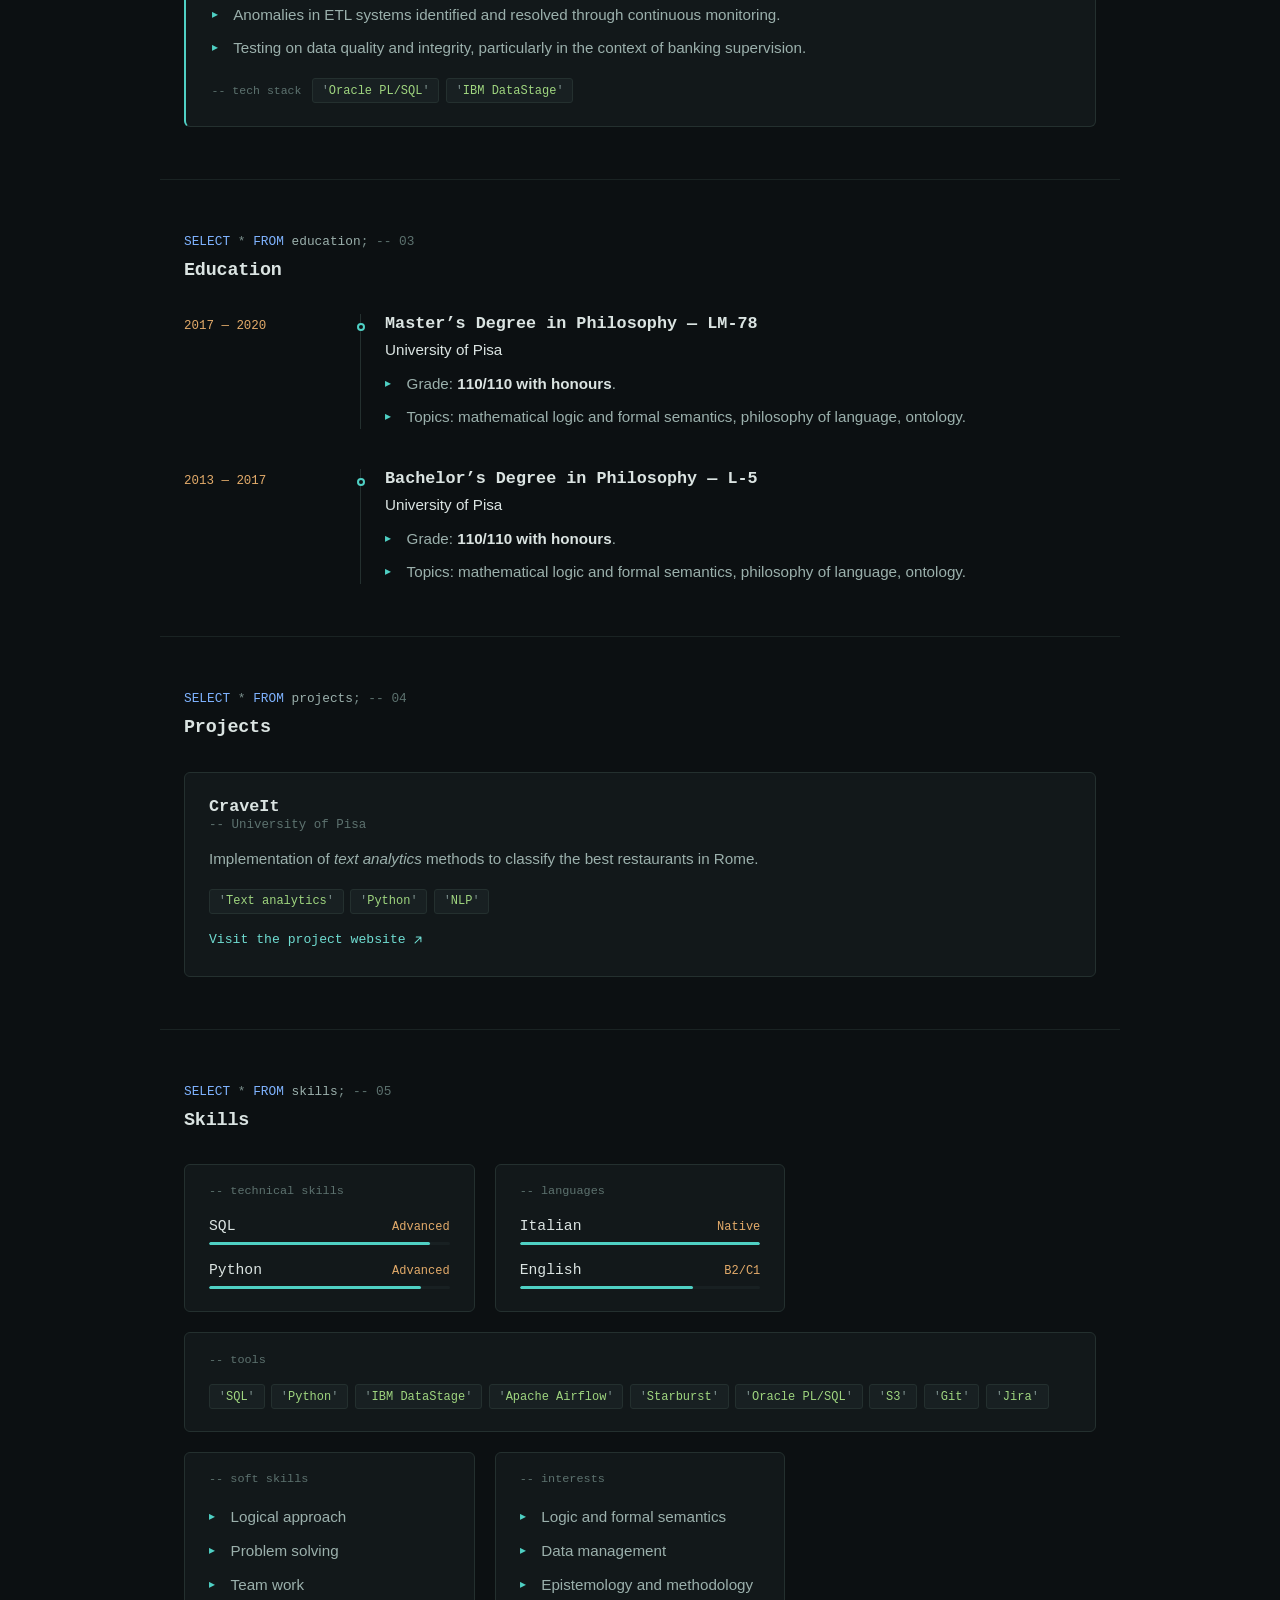
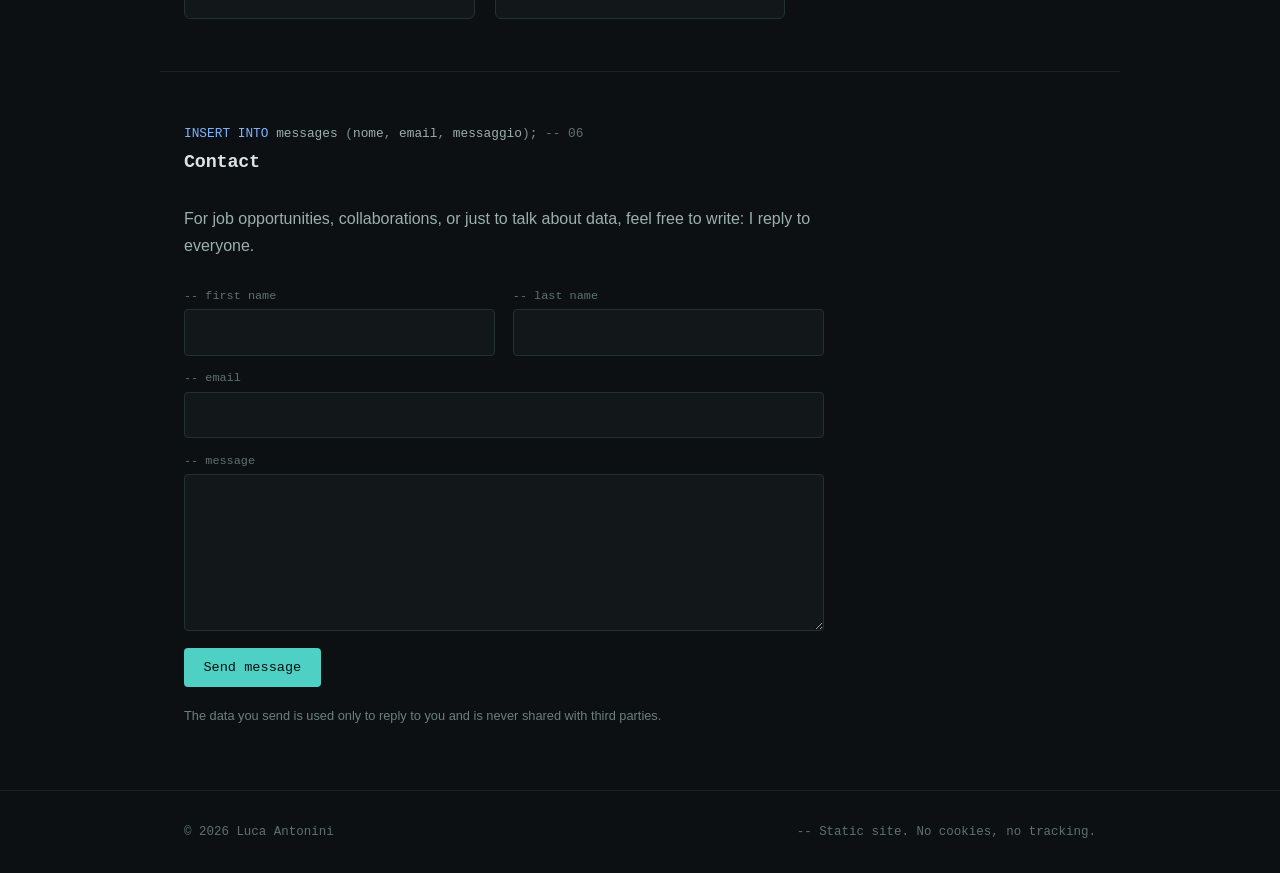
==== commit a5f74115: "Nuovo tema "console SQL", scuro di default Il design precedente era tecnico ma generico: nulla riman" ====
--- a/index.html
+++ b/index.html
@@ -17,6 +17,7 @@
 <meta property="og:locale" content="it_IT">
 <meta property="og:locale:alternate" content="en_GB">
 <meta name="twitter:card" content="summary">
+<meta name="theme-color" content="#0c1012">
 
 <link rel="icon" href="assets/favicon.svg" type="image/svg+xml">
 <link rel="stylesheet" href="assets/css/style.css">
@@ -83,7 +84,7 @@
   <!-- ============ HERO ============ -->
   <section class="hero wrap">
     <p class="eyebrow" data-i18n="hero.eyebrow">ETL Developer · Data Engineering</p>
-    <h1>Luca Antonini</h1>
+    <h1>Luca Antonini<span class="caret" aria-hidden="true"></span></h1>
     <p class="hero__lead" data-i18n="hero.lead">
       Costruisco processi ETL e architetture dati per gruppi bancari e assicurativi internazionali.
     </p>
@@ -95,7 +96,8 @@
 
   <!-- ============ ABOUT ============ -->
   <section id="about" class="wrap section">
-    <h2 class="section__title"><span class="section__num">01</span><span data-i18n="about.title">Chi sono</span></h2>
+    <p class="section__query" aria-hidden="true"><span class="kw">SELECT</span> <span class="pun">*</span> <span class="kw">FROM</span> about<span class="pun">;</span> <span class="com">-- 01</span></p>
+    <h2 class="section__title" data-i18n="about.title">Chi sono</h2>
     <p class="prose" data-i18n="about.body">
       Back-end developer specializzato nella realizzazione di processi ETL per gruppi bancari e
       assicurativi internazionali, con esperienza in SQL, IBM DataStage e Python con Apache Airflow.
@@ -107,7 +109,8 @@
 
   <!-- ============ EXPERIENCE ============ -->
   <section id="experience" class="wrap section">
-    <h2 class="section__title"><span class="section__num">02</span><span data-i18n="exp.title">Esperienza professionale</span></h2>
+    <p class="section__query" aria-hidden="true"><span class="kw">SELECT</span> <span class="pun">*</span> <span class="kw">FROM</span> experience <span class="kw">ORDER BY</span> start_date <span class="kw">DESC</span><span class="pun">;</span> <span class="com">-- 02</span></p>
+    <h2 class="section__title" data-i18n="exp.title">Esperienza professionale</h2>
 
     <article class="employer">
       <header class="employer__head">
@@ -172,7 +175,8 @@
 
   <!-- ============ EDUCATION ============ -->
   <section id="education" class="wrap section">
-    <h2 class="section__title"><span class="section__num">03</span><span data-i18n="edu.title">Formazione</span></h2>
+    <p class="section__query" aria-hidden="true"><span class="kw">SELECT</span> <span class="pun">*</span> <span class="kw">FROM</span> education<span class="pun">;</span> <span class="com">-- 03</span></p>
+    <h2 class="section__title" data-i18n="edu.title">Formazione</h2>
 
     <div class="timeline">
       <article class="entry">
@@ -207,7 +211,8 @@
 
   <!-- ============ PROJECTS ============ -->
   <section id="projects" class="wrap section">
-    <h2 class="section__title"><span class="section__num">04</span><span data-i18n="proj.title">Progetti</span></h2>
+    <p class="section__query" aria-hidden="true"><span class="kw">SELECT</span> <span class="pun">*</span> <span class="kw">FROM</span> projects<span class="pun">;</span> <span class="com">-- 04</span></p>
+    <h2 class="section__title" data-i18n="proj.title">Progetti</h2>
 
     <div class="cards">
       <article class="card">
@@ -229,7 +234,8 @@
 
   <!-- ============ SKILLS ============ -->
   <section id="skills" class="wrap section">
-    <h2 class="section__title"><span class="section__num">05</span><span data-i18n="skills.title">Competenze</span></h2>
+    <p class="section__query" aria-hidden="true"><span class="kw">SELECT</span> <span class="pun">*</span> <span class="kw">FROM</span> skills<span class="pun">;</span> <span class="com">-- 05</span></p>
+    <h2 class="section__title" data-i18n="skills.title">Competenze</h2>
 
     <div class="grid">
 
@@ -295,7 +301,8 @@
 
   <!-- ============ CONTACT ============ -->
   <section id="contact" class="wrap section section--contact">
-    <h2 class="section__title"><span class="section__num">06</span><span data-i18n="contact.title">Contatti</span></h2>
+    <p class="section__query" aria-hidden="true"><span class="kw">INSERT INTO</span> messages <span class="pun">(</span>nome<span class="pun">,</span> email<span class="pun">,</span> messaggio<span class="pun">)</span><span class="pun">;</span> <span class="com">-- 06</span></p>
+    <h2 class="section__title" data-i18n="contact.title">Contatti</h2>
     <p class="prose" data-i18n="contact.body">
       Per opportunità professionali, collaborazioni o semplicemente per fare due chiacchiere sui dati,
       scrivimi pure: rispondo a tutti.
--- a/assets/css/style.css
+++ b/assets/css/style.css
@@ -1,20 +1,34 @@
 /* =========================================================
    Luca Antonini — antoniniluca.it
-   Palette sobria, un solo accento. Light + dark.
+   Tema "console SQL": monospace strutturale, colori da syntax
+   highlighting. Scuro di default, chiaro su richiesta.
    ========================================================= */
 
 :root {
-  --bg:        #fbfbfa;
-  --bg-panel:  #ffffff;
-  --bg-subtle: #f2f2f0;
-  --text:      #1b1b1a;
-  --text-dim:  #5c5c58;
-  --text-mute: #8a8a84;
-  --line:      #e2e2de;
-  --line-soft: #ecebe7;
-  --accent:    #0f6d68;
-  --accent-dim:#0f6d6812;
-  --accent-txt:#0b5551;
+  /* superficie */
+  --bg:        #0c1012;
+  --bg-panel:  #12181a;
+  --bg-subtle: #182022;
+  --text:      #dbe4e2;
+  --text-dim:  #9bb0ac;
+  --text-mute: #6b807d;
+  --line:      #24302f;
+  --line-soft: #1a2323;
+
+  /* accento interattivo */
+  --accent:     #4fd0c4;
+  --accent-dim: #4fd0c414;
+  --accent-txt: #6fdcd1;
+  --on-accent:  #06110f;
+
+  /* token di sintassi */
+  --sql-kw:  #7fb3ff;  /* SELECT, FROM, WHERE */
+  --sql-str: #9fd57f;  /* 'stringhe' */
+  --sql-num: #e3ab6a;  /* date e numeri */
+  --sql-com: #5d726f;  /* -- commenti */
+  --sql-pun: #7b8f8c;  /* punteggiatura */
+
+  --danger: #e07a6c;
 
   --font: -apple-system, BlinkMacSystemFont, "Segoe UI", Inter, Roboto, Helvetica, Arial, sans-serif;
   --mono: ui-monospace, SFMono-Regular, "SF Mono", Menlo, Consolas, "Liberation Mono", monospace;
@@ -23,34 +37,28 @@
   --radius: 6px;
 }
 
-@media (prefers-color-scheme: dark) {
-  :root:not([data-theme="light"]) {
-    --bg:        #121413;
-    --bg-panel:  #1a1d1c;
-    --bg-subtle: #1f2322;
-    --text:      #e8e8e4;
-    --text-dim:  #a6a8a3;
-    --text-mute: #7b7e79;
-    --line:      #2b2f2e;
-    --line-soft: #232625;
-    --accent:    #4ec9bf;
-    --accent-dim:#4ec9bf14;
-    --accent-txt:#6fd8cf;
-  }
-}
-
-:root[data-theme="dark"] {
-  --bg:        #121413;
-  --bg-panel:  #1a1d1c;
-  --bg-subtle: #1f2322;
-  --text:      #e8e8e4;
-  --text-dim:  #a6a8a3;
-  --text-mute: #7b7e79;
-  --line:      #2b2f2e;
-  --line-soft: #232625;
-  --accent:    #4ec9bf;
-  --accent-dim:#4ec9bf14;
-  --accent-txt:#6fd8cf;
+:root[data-theme="light"] {
+  --bg:        #fbfcfb;
+  --bg-panel:  #ffffff;
+  --bg-subtle: #f1f4f3;
+  --text:      #14201e;
+  --text-dim:  #4a5c59;
+  --text-mute: #778885;
+  --line:      #dde5e3;
+  --line-soft: #e9efed;
+
+  --accent:     #0d6c66;
+  --accent-dim: #0d6c660f;
+  --accent-txt: #0a544f;
+  --on-accent:  #ffffff;
+
+  --sql-kw:  #1c5fb8;
+  --sql-str: #3d7a2c;
+  --sql-num: #955718;
+  --sql-com: #7d8f8c;
+  --sql-pun: #8a9a97;
+
+  --danger: #c0392b;
 }
 
 /* ---------- reset ---------- */
@@ -59,6 +67,7 @@
 @media (prefers-reduced-motion: reduce) {
   html { scroll-behavior: auto; }
   *, *::before, *::after { animation-duration: .01ms !important; transition-duration: .01ms !important; }
+  .caret { animation: none !important; opacity: 1 !important; }
 }
 
 body {
@@ -71,7 +80,7 @@
   -webkit-font-smoothing: antialiased;
 }
 
-h1, h2, h3 { line-height: 1.2; margin: 0; font-weight: 600; letter-spacing: -0.02em; }
+h1, h2, h3, h4 { line-height: 1.2; margin: 0; font-weight: 600; }
 p { margin: 0; }
 ul { margin: 0; padding: 0; list-style: none; }
 a { color: inherit; }
@@ -82,46 +91,61 @@
 
 .skip-link {
   position: absolute; left: -9999px; top: 0; z-index: 100;
-  background: var(--accent); color: #fff; padding: .6rem 1rem; border-radius: 0 0 var(--radius) 0;
+  background: var(--accent); color: var(--on-accent); padding: .6rem 1rem;
+  border-radius: 0 0 var(--radius) 0;
 }
 .skip-link:focus { left: 0; }
 
 :focus-visible { outline: 2px solid var(--accent); outline-offset: 3px; border-radius: 3px; }
 
-/* =========================================================
-   Topbar
+/* frammenti di sintassi riutilizzabili */
+.kw  { color: var(--sql-kw); }
+.pun { color: var(--sql-pun); }
+.com { color: var(--sql-com); }
+
+/* =========================================================
+   Topbar — barra di stato dell'editor
    ========================================================= */
 .topbar {
   position: sticky; top: 0; z-index: 50;
-  background: color-mix(in srgb, var(--bg) 88%, transparent);
+  background: color-mix(in srgb, var(--bg) 90%, transparent);
   backdrop-filter: saturate(140%) blur(10px);
-  border-bottom: 1px solid var(--line-soft);
+  border-bottom: 1px solid var(--line);
 }
 .topbar__inner {
   display: flex; align-items: center; gap: 1.25rem;
   min-height: 3.5rem;
 }
 .topbar__name {
-  font-weight: 600; text-decoration: none; letter-spacing: -0.01em;
-  white-space: nowrap;
-}
+  font: 600 .9rem/1 var(--mono);
+  text-decoration: none; white-space: nowrap;
+  color: var(--text);
+}
+.topbar__name::before { content: "$ "; color: var(--accent); }
+
 .topbar__nav {
-  display: flex; gap: 1.1rem; margin-inline-start: auto;
-  font-size: .875rem;
+  display: flex; gap: .35rem; margin-inline-start: auto;
+  font: 500 .8rem/1 var(--mono);
 }
 .topbar__nav a {
-  color: var(--text-dim); text-decoration: none;
-  padding: .2rem 0; border-bottom: 1px solid transparent;
-  transition: color .15s ease, border-color .15s ease;
-}
-.topbar__nav a:hover { color: var(--text); border-bottom-color: var(--accent); }
-.topbar__nav a.is-active { color: var(--text); border-bottom-color: var(--accent); }
+  color: var(--text-mute); text-decoration: none;
+  text-transform: lowercase;
+  padding: .35rem .5rem; border-radius: 4px;
+  border: 1px solid transparent;
+  transition: color .15s ease, background .15s ease, border-color .15s ease;
+}
+.topbar__nav a:hover { color: var(--text); background: var(--bg-subtle); }
+.topbar__nav a.is-active {
+  color: var(--accent-txt);
+  background: var(--accent-dim);
+  border-color: var(--line);
+}
 
 .topbar__tools { display: flex; align-items: center; gap: .5rem; margin-inline-start: auto; }
 .topbar__nav + .topbar__tools { margin-inline-start: 0; }
 
 .langswitch {
-  display: inline-flex; border: 1px solid var(--line); border-radius: var(--radius); overflow: hidden;
+  display: inline-flex; border: 1px solid var(--line); border-radius: 4px; overflow: hidden;
 }
 .langswitch button {
   font: 600 .72rem/1 var(--mono); letter-spacing: .04em;
@@ -129,50 +153,65 @@
   cursor: pointer; transition: background .15s ease, color .15s ease;
 }
 .langswitch button:hover { color: var(--text); }
-.langswitch button[aria-pressed="true"] { background: var(--accent); color: #fff; }
-@media (prefers-color-scheme: dark) {
-  :root:not([data-theme="light"]) .langswitch button[aria-pressed="true"] { color: #0d1211; }
-}
-:root[data-theme="dark"] .langswitch button[aria-pressed="true"] { color: #0d1211; }
+.langswitch button[aria-pressed="true"] { background: var(--accent); color: var(--on-accent); }
 
 .iconbtn {
   display: grid; place-items: center;
   width: 2rem; height: 2rem; padding: 0;
-  border: 1px solid var(--line); border-radius: var(--radius);
+  border: 1px solid var(--line); border-radius: 4px;
   background: transparent; color: var(--text-dim); cursor: pointer;
   transition: color .15s ease, border-color .15s ease;
 }
 .iconbtn:hover { color: var(--text); border-color: var(--text-mute); }
-.ico-moon { display: none; }
-@media (prefers-color-scheme: dark) {
-  :root:not([data-theme="light"]) .ico-sun  { display: none; }
-  :root:not([data-theme="light"]) .ico-moon { display: block; }
-}
-:root[data-theme="dark"] .ico-sun  { display: none; }
-:root[data-theme="dark"] .ico-moon { display: block; }
-:root[data-theme="light"] .ico-sun { display: block; }
+.ico-sun  { display: none; }
+.ico-moon { display: block; }
+:root[data-theme="light"] .ico-sun  { display: block; }
 :root[data-theme="light"] .ico-moon { display: none; }
 
 /* =========================================================
-   Hero
-   ========================================================= */
-.hero { padding: 5rem 1.5rem 3.5rem; }
+   Hero — il prompt
+   ========================================================= */
+.hero { position: relative; padding: 4.5rem 1.5rem 3.5rem; }
+.hero > * { position: relative; z-index: 1; }
+
+/* griglia tenue, come lo sfondo di un foglio dati */
+.hero::before {
+  content: ""; position: absolute; inset: 0; z-index: 0; pointer-events: none;
+  background-image:
+    linear-gradient(var(--line-soft) 1px, transparent 1px),
+    linear-gradient(90deg, var(--line-soft) 1px, transparent 1px);
+  background-size: 2.5rem 2.5rem;
+  -webkit-mask-image: linear-gradient(180deg, rgba(0,0,0,.55), transparent 72%);
+          mask-image: linear-gradient(180deg, rgba(0,0,0,.55), transparent 72%);
+}
 
 .eyebrow {
-  font: 500 .75rem/1 var(--mono);
-  letter-spacing: .12em; text-transform: uppercase;
-  color: var(--accent-txt);
+  font: 500 .8rem/1.4 var(--mono);
+  color: var(--sql-com);
+  margin-bottom: 1rem;
+  text-transform: lowercase;
+}
+.eyebrow::before { content: "-- "; }
+
+.hero h1 {
+  font-family: var(--mono);
+  font-size: clamp(2.2rem, 6.2vw, 3.6rem);
+  letter-spacing: -0.02em;
   margin-bottom: 1.1rem;
 }
 
-.hero h1 {
-  font-size: clamp(2.6rem, 7vw, 4.25rem);
-  letter-spacing: -0.035em;
-  margin-bottom: 1.1rem;
-}
+.caret {
+  display: inline-block;
+  width: .5em; height: .95em;
+  margin-left: .14em;
+  background: var(--accent);
+  vertical-align: -.1em;
+  animation: blink 1.15s step-end infinite;
+}
+@keyframes blink { 0%, 100% { opacity: 1; } 50% { opacity: 0; } }
 
 .hero__lead {
-  font-size: clamp(1.05rem, 2.2vw, 1.3rem);
+  font-size: clamp(1.02rem, 2.2vw, 1.25rem);
   color: var(--text-dim);
   max-width: 34em;
   line-height: 1.55;
@@ -182,46 +221,48 @@
 
 .btn {
   display: inline-flex; align-items: center; gap: .45rem;
-  font: 500 .9rem/1 var(--font);
+  font: 500 .85rem/1 var(--mono);
   padding: .72rem 1.15rem;
-  border-radius: var(--radius);
+  border-radius: 4px;
   border: 1px solid transparent;
   text-decoration: none; cursor: pointer;
   transition: background .15s ease, border-color .15s ease, color .15s ease, transform .1s ease;
 }
 .btn:active { transform: translateY(1px); }
-.btn--primary { background: var(--accent); color: #fff; }
+.btn--primary { background: var(--accent); color: var(--on-accent); }
 .btn--primary:hover { background: var(--accent-txt); }
-@media (prefers-color-scheme: dark) {
-  :root:not([data-theme="light"]) .btn--primary { color: #0d1211; }
-}
-:root[data-theme="dark"] .btn--primary { color: #0d1211; }
 .btn--ghost { border-color: var(--line); color: var(--text-dim); background: transparent; }
-.btn--ghost:hover { border-color: var(--text-mute); color: var(--text); }
-
-/* =========================================================
-   Sections
-   ========================================================= */
-.section { padding-block: 3.25rem; border-top: 1px solid var(--line-soft); }
+.btn--ghost:hover { border-color: var(--accent); color: var(--text); }
+
+/* =========================================================
+   Sezioni — ognuna introdotta dalla sua query
+   ========================================================= */
+.section {
+  padding-block: 3.25rem;
+  border-top: 1px solid var(--line-soft);
+  scroll-margin-top: 4rem; /* la barra fissa non deve coprire il titolo */
+}
 .section:first-of-type { border-top: 0; }
 
+.section__query {
+  font: 500 .8rem/1.5 var(--mono);
+  color: var(--text-dim);
+  margin-bottom: .55rem;
+  overflow-wrap: anywhere;
+}
+
 .section__title {
-  display: flex; align-items: baseline; gap: .85rem;
-  font-size: 1.05rem;
-  letter-spacing: .01em;
+  font-family: var(--mono);
+  font-size: 1.15rem;
+  letter-spacing: -0.01em;
   margin-bottom: 2rem;
-}
-.section__num {
-  font: 500 .78rem/1 var(--mono);
-  color: var(--accent-txt);
-  letter-spacing: .06em;
 }
 
 .prose { color: var(--text-dim); max-width: 42em; }
 .prose em { color: var(--text); font-style: normal; font-weight: 500; }
 
 /* =========================================================
-   Timeline entries
+   Voci di timeline (formazione)
    ========================================================= */
 .timeline { display: flex; flex-direction: column; gap: 2.5rem; }
 
@@ -229,8 +270,7 @@
 
 .entry__date {
   font: 500 .78rem/1.5 var(--mono);
-  color: var(--text-mute);
-  letter-spacing: .01em;
+  color: var(--sql-num);
   padding-top: .2rem;
   white-space: nowrap;
 }
@@ -242,29 +282,32 @@
   background: var(--bg); border: 2px solid var(--accent);
 }
 
-.entry__role { font-size: 1.12rem; margin-bottom: .2rem; }
+.entry__role { font-family: var(--mono); font-size: 1.05rem; margin-bottom: .2rem; }
 .entry__org { color: var(--text); font-weight: 500; font-size: .95rem; margin-bottom: .55rem; }
-.entry__client { font-size: .875rem; color: var(--text-dim); margin-bottom: .85rem; }
 .entry__summary { color: var(--text-dim); margin-bottom: .9rem; max-width: 44em; }
 
-.sep { color: var(--text-mute); margin-inline: .15rem; }
-
+.sep { color: var(--sql-pun); margin-inline: .15rem; }
+
+/* etichette rese come commenti SQL */
 .label {
   display: inline-block;
-  font: 500 .68rem/1 var(--mono);
-  letter-spacing: .1em; text-transform: uppercase;
-  color: var(--text-mute);
+  font: 500 .72rem/1 var(--mono);
+  text-transform: lowercase;
+  color: var(--sql-com);
   margin-right: .5rem;
 }
+.label::before { content: "-- "; }
 
 .entry__list { display: flex; flex-direction: column; gap: .5rem; max-width: 44em; }
 .entry__list li {
-  position: relative; padding-left: 1.15rem;
+  position: relative; padding-left: 1.35rem;
   color: var(--text-dim); font-size: .95rem;
 }
 .entry__list li::before {
-  content: ""; position: absolute; left: 0; top: .68em;
-  width: 5px; height: 1px; background: var(--accent);
+  content: "▸";
+  position: absolute; left: 0; top: 0;
+  color: var(--accent);
+  font-size: .8em; line-height: 2;
 }
 .entry__list strong { color: var(--text); font-weight: 600; }
 
@@ -274,11 +317,11 @@
   padding-bottom: 1rem;
   border-bottom: 1px solid var(--line);
 }
-.employer__role { font-size: 1.35rem; margin-bottom: .15rem; }
+.employer__role { font-family: var(--mono); font-size: 1.3rem; margin-bottom: .15rem; }
 .employer__org { color: var(--text-dim); font-weight: 500; font-size: .95rem; }
 .employer__period {
   font: 500 .78rem/1.5 var(--mono);
-  color: var(--text-mute);
+  color: var(--sql-num);
   margin-inline-start: auto;
 }
 .employer__intro {
@@ -290,12 +333,13 @@
 .engagements { display: flex; flex-direction: column; gap: 1.25rem; }
 
 .engagement {
+  position: relative;
   background: var(--bg-panel);
   border: 1px solid var(--line);
   border-left: 2px solid var(--accent);
   border-radius: var(--radius);
   padding: 1.4rem 1.6rem;
-  transition: border-color .15s ease;
+  transition: border-color .15s ease, background .15s ease;
 }
 .engagement:hover { border-color: var(--text-mute); border-left-color: var(--accent); }
 
@@ -303,18 +347,18 @@
   display: flex; flex-wrap: wrap; align-items: center; gap: .45rem .7rem;
   margin-bottom: 1rem;
 }
-.engagement__client { font-size: 1.05rem; font-weight: 600; }
+.engagement__client { font-family: var(--mono); font-size: 1rem; font-weight: 600; }
 .engagement__date {
   flex-basis: 100%;
   font: 500 .78rem/1 var(--mono);
-  color: var(--text-mute);
+  color: var(--sql-num);
 }
 
 .badge {
   font: 500 .68rem/1 var(--mono);
-  letter-spacing: .09em; text-transform: uppercase;
+  letter-spacing: .08em; text-transform: uppercase;
   padding: .32rem .5rem;
-  border: 1px solid var(--line);
+  border: 1px solid var(--accent-txt);
   border-radius: 3px;
   background: var(--accent-dim);
   color: var(--accent-txt);
@@ -328,22 +372,23 @@
   .employer__period { margin-inline-start: 0; flex-basis: 100%; }
 }
 
-/* ---------- tags ---------- */
+/* ---------- tag: valori stringa ---------- */
 .stack { display: flex; flex-wrap: wrap; align-items: center; gap: .4rem; margin-top: 1.1rem; }
 .stack .label { margin-right: .25rem; }
 .tag {
   font: 500 .75rem/1 var(--mono);
   padding: .35rem .55rem;
   border: 1px solid var(--line);
-  border-radius: 4px;
-  background: var(--accent-dim);
-  color: var(--text-dim);
+  border-radius: 3px;
+  background: var(--bg-subtle);
+  color: var(--sql-str);
   white-space: nowrap;
 }
+.tag::before, .tag::after { content: "'"; color: var(--sql-pun); }
 .stack--lg { margin-top: 0; }
 
 /* =========================================================
-   Project cards
+   Progetti
    ========================================================= */
 .cards { display: grid; grid-template-columns: repeat(auto-fit, minmax(min(100%, 20rem), 1fr)); gap: 1.25rem; }
 
@@ -354,21 +399,22 @@
   padding: 1.5rem;
   transition: border-color .15s ease;
 }
-.card:hover { border-color: var(--text-mute); }
-.card__title { font-size: 1.1rem; margin-bottom: .15rem; }
-.card__org { font: 500 .78rem/1 var(--mono); color: var(--text-mute); margin-bottom: .9rem; }
+.card:hover { border-color: var(--accent); }
+.card__title { font-family: var(--mono); font-size: 1.05rem; margin-bottom: .15rem; }
+.card__org { font: 500 .78rem/1 var(--mono); color: var(--sql-com); margin-bottom: .9rem; }
+.card__org::before { content: "-- "; }
 .card__body { color: var(--text-dim); font-size: .95rem; }
 .card__link {
   display: inline-flex; align-items: center; gap: .35rem;
   margin-top: 1.2rem;
-  font-size: .875rem; font-weight: 500;
+  font: 500 .82rem/1 var(--mono);
   color: var(--accent-txt); text-decoration: none;
   border-bottom: 1px solid transparent;
 }
 .card__link:hover { border-bottom-color: currentColor; }
 
 /* =========================================================
-   Skills grid
+   Competenze
    ========================================================= */
 .grid { display: grid; grid-template-columns: repeat(auto-fill, minmax(17rem, 1fr)); gap: 1.25rem; }
 
@@ -380,16 +426,17 @@
 }
 .panel--wide { grid-column: 1 / -1; }
 .panel__title {
-  font: 500 .72rem/1 var(--mono);
-  letter-spacing: .1em; text-transform: uppercase;
-  color: var(--text-mute);
+  font: 500 .74rem/1 var(--mono);
+  text-transform: lowercase;
+  color: var(--sql-com);
   margin-bottom: 1.1rem;
 }
+.panel__title::before { content: "-- "; }
 
 .levels { display: flex; flex-direction: column; gap: .95rem; }
 .levels li { display: grid; grid-template-columns: 1fr auto; gap: .35rem .75rem; align-items: baseline; }
-.levels__name { grid-area: 1 / 1; font-size: .95rem; font-weight: 500; }
-.levels__val { grid-area: 1 / 2; font: 500 .75rem/1 var(--mono); color: var(--text-mute); }
+.levels__name { grid-area: 1 / 1; font: 500 .92rem/1.4 var(--mono); }
+.levels__val { grid-area: 1 / 2; font: 500 .75rem/1 var(--mono); color: var(--sql-num); }
 .levels__bar {
   grid-area: 2 / 1 / 3 / -1;
   display: block; height: 3px; border-radius: 2px;
@@ -399,14 +446,16 @@
 .levels__bar i { display: block; height: 100%; width: var(--v); background: var(--accent); border-radius: 2px; }
 
 .bullets { display: flex; flex-direction: column; gap: .55rem; }
-.bullets li { position: relative; padding-left: 1.15rem; font-size: .95rem; color: var(--text-dim); }
+.bullets li { position: relative; padding-left: 1.35rem; font-size: .95rem; color: var(--text-dim); }
 .bullets li::before {
-  content: ""; position: absolute; left: 0; top: .68em;
-  width: 5px; height: 1px; background: var(--accent);
-}
-
-/* =========================================================
-   Contact + footer
+  content: "▸";
+  position: absolute; left: 0; top: 0;
+  color: var(--accent);
+  font-size: .8em; line-height: 2;
+}
+
+/* =========================================================
+   Contatti + footer
    ========================================================= */
 .section--contact { padding-bottom: 4rem; }
 
@@ -416,17 +465,18 @@
 
 .field { display: flex; flex-direction: column; gap: .4rem; }
 .field label {
-  font: 500 .72rem/1 var(--mono);
-  letter-spacing: .1em; text-transform: uppercase;
-  color: var(--text-mute);
-}
+  font: 500 .74rem/1 var(--mono);
+  text-transform: lowercase;
+  color: var(--sql-com);
+}
+.field label::before { content: "-- "; }
 .field input,
 .field textarea {
-  font: 400 .95rem/1.5 var(--font);
+  font: 400 .92rem/1.5 var(--mono);
   color: var(--text);
   background: var(--bg-panel);
   border: 1px solid var(--line);
-  border-radius: var(--radius);
+  border-radius: 4px;
   padding: .7rem .85rem;
   width: 100%;
   transition: border-color .15s ease, background .15s ease;
@@ -435,16 +485,8 @@
 .field input:hover, .field textarea:hover { border-color: var(--text-mute); }
 .field input:focus, .field textarea:focus { outline: none; border-color: var(--accent); }
 .field.is-invalid input,
-.field.is-invalid textarea { border-color: #c0392b; }
-:root[data-theme="dark"] .field.is-invalid input,
-:root[data-theme="dark"] .field.is-invalid textarea { border-color: #e07a6c; }
-.field__error { font-size: .8rem; color: #c0392b; min-height: 0; }
-:root[data-theme="dark"] .field__error { color: #e07a6c; }
-@media (prefers-color-scheme: dark) {
-  :root:not([data-theme="light"]) .field.is-invalid input,
-  :root:not([data-theme="light"]) .field.is-invalid textarea { border-color: #e07a6c; }
-  :root:not([data-theme="light"]) .field__error { color: #e07a6c; }
-}
+.field.is-invalid textarea { border-color: var(--danger); }
+.field__error { font: 400 .8rem/1.5 var(--mono); color: var(--danger); min-height: 0; }
 
 /* honeypot: fuori dallo schermo, invisibile ma non display:none */
 .hp {
@@ -455,13 +497,9 @@
 .form__foot { display: flex; flex-wrap: wrap; align-items: center; gap: 1rem; }
 .form__foot .btn:disabled { opacity: .55; cursor: progress; }
 
-.form__status { font-size: .9rem; color: var(--text-dim); }
-.form__status.is-ok { color: var(--accent-txt); font-weight: 500; }
-.form__status.is-err { color: #c0392b; }
-:root[data-theme="dark"] .form__status.is-err { color: #e07a6c; }
-@media (prefers-color-scheme: dark) {
-  :root:not([data-theme="light"]) .form__status.is-err { color: #e07a6c; }
-}
+.form__status { font: 400 .85rem/1.5 var(--mono); color: var(--text-dim); }
+.form__status.is-ok  { color: var(--sql-str); font-weight: 500; }
+.form__status.is-err { color: var(--danger); }
 
 .form__privacy { font-size: .8rem; color: var(--text-mute); max-width: 40em; }
 
@@ -472,11 +510,12 @@
 .footer { border-top: 1px solid var(--line-soft); padding-block: 2rem; }
 .footer__inner {
   display: flex; flex-wrap: wrap; justify-content: space-between; gap: .5rem;
-  font-size: .8rem; color: var(--text-mute);
-}
-
-/* =========================================================
-   Reveal on scroll
+  font: 400 .78rem/1.5 var(--mono); color: var(--sql-com);
+}
+.footer__note::before { content: "-- "; }
+
+/* =========================================================
+   Reveal allo scroll
    ========================================================= */
 .reveal { opacity: 0; transform: translateY(12px); transition: opacity .5s ease, transform .5s ease; }
 .reveal.is-in { opacity: 1; transform: none; }
@@ -494,22 +533,25 @@
 }
 
 /* =========================================================
-   Print — la pagina è il CV
+   Stampa — la pagina è il CV: nero su bianco, niente tema
    ========================================================= */
 @media print {
   :root {
     --bg: #fff; --bg-panel: #fff; --bg-subtle: #eee;
     --text: #000; --text-dim: #222; --text-mute: #555;
     --line: #bbb; --line-soft: #ddd;
-    --accent: #000; --accent-txt: #000; --accent-dim: transparent;
+    --accent: #000; --accent-txt: #000; --accent-dim: transparent; --on-accent: #fff;
+    --sql-kw: #444; --sql-str: #222; --sql-num: #444; --sql-com: #666; --sql-pun: #666;
   }
-  .topbar, .footer__note, .hero__actions, .skip-link, .form { display: none !important; }
+  .topbar, .footer__note, .hero__actions, .skip-link, .form, .caret { display: none !important; }
+  .hero::before { display: none !important; }
   body { font-size: 10.5pt; line-height: 1.45; }
   .wrap { max-width: none; padding-inline: 0; }
   .hero { padding: 0 0 1rem; }
-  .hero h1 { font-size: 24pt; }
+  .hero h1 { font-size: 22pt; }
   .hero__lead { font-size: 11pt; }
   .section { padding-block: .9rem; border-top: 1px solid #ddd; }
+  .section__query { font-size: 8pt; color: #666; margin-bottom: .3rem; }
   .section__title { margin-bottom: .8rem; break-after: avoid; }
   .entry, .engagement, .card, .panel { break-inside: avoid; }
   .engagement { padding: .7rem 0 .7rem 1rem; border: 0; border-left: 1px solid #bbb; }
@@ -518,6 +560,7 @@
   .timeline { gap: 1.1rem; }
   .card, .panel { border-color: #ccc; padding: .8rem 1rem; }
   .tag { background: none; border-color: #ccc; }
+  .badge { border-color: #999; }
   .reveal { opacity: 1 !important; transform: none !important; }
   a { text-decoration: none; }
   .card__link::after { content: " (" attr(href) ")"; font-size: 8pt; color: #555; }
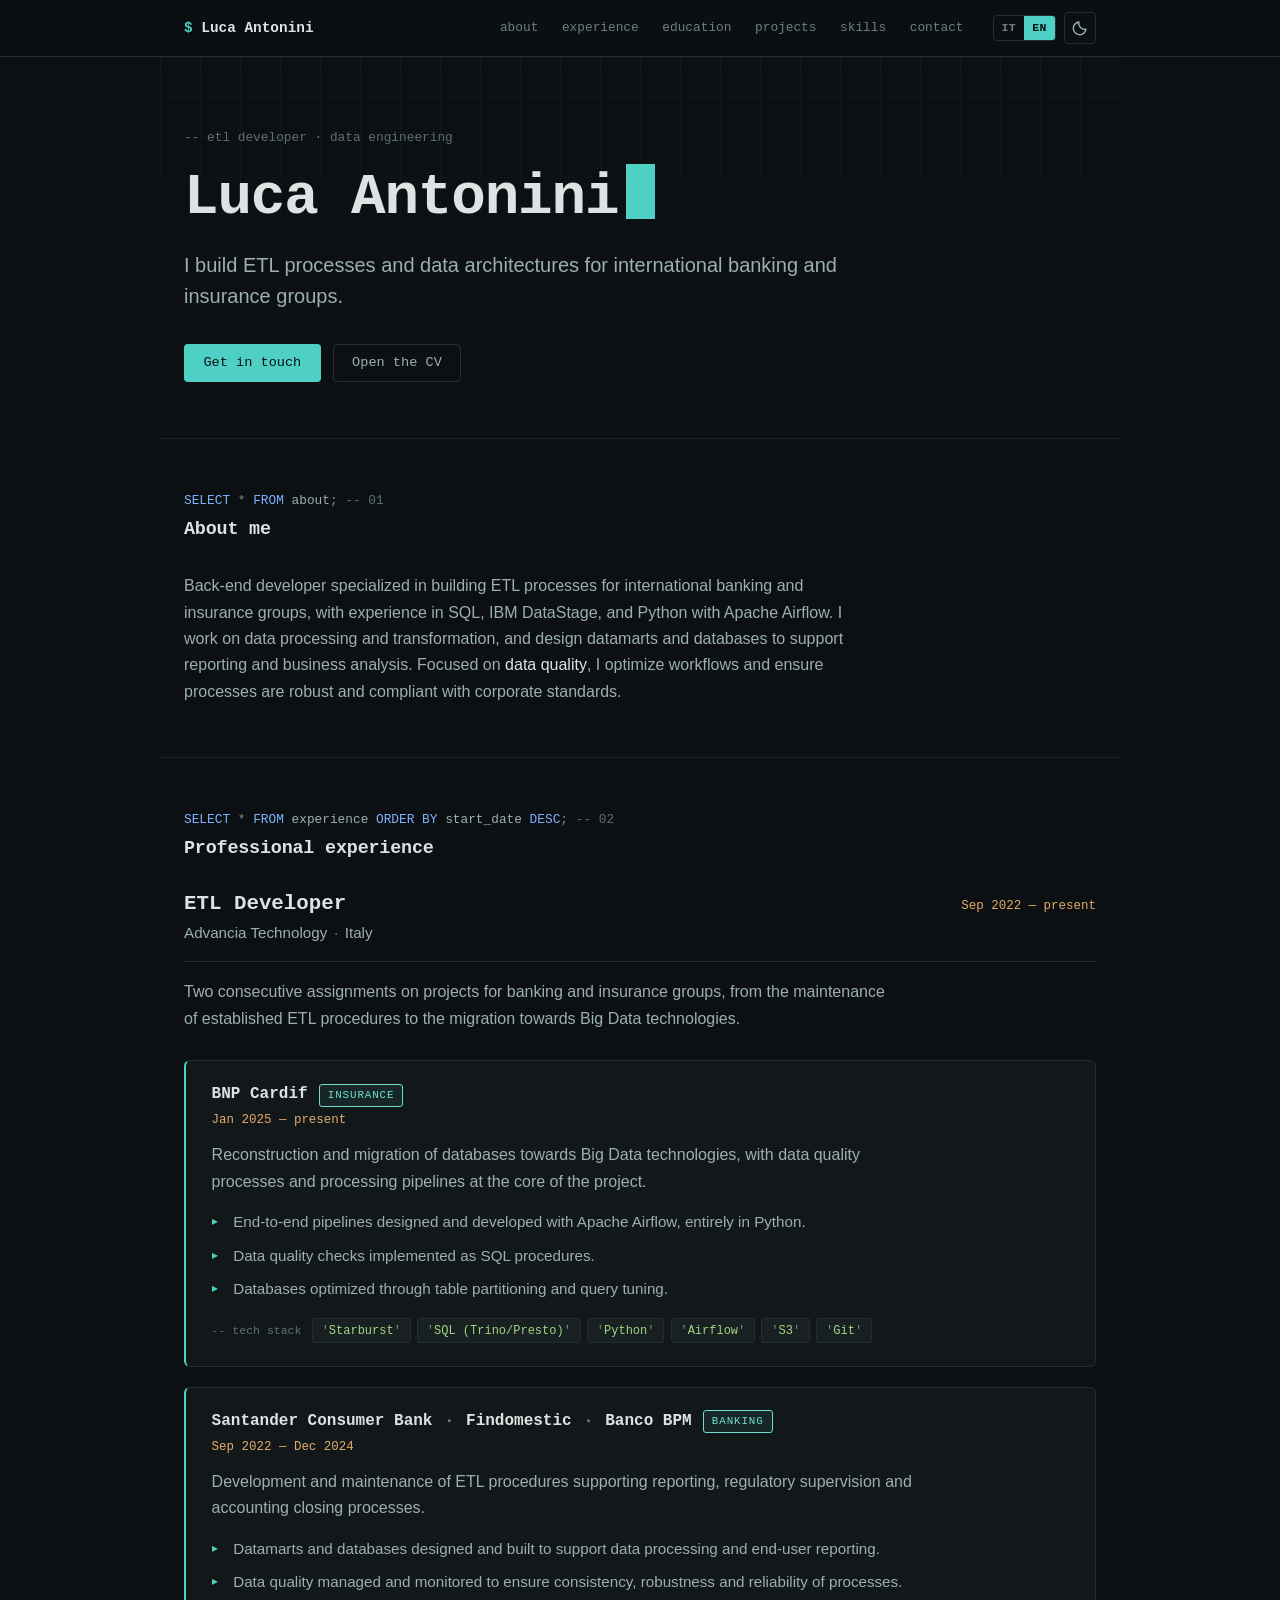
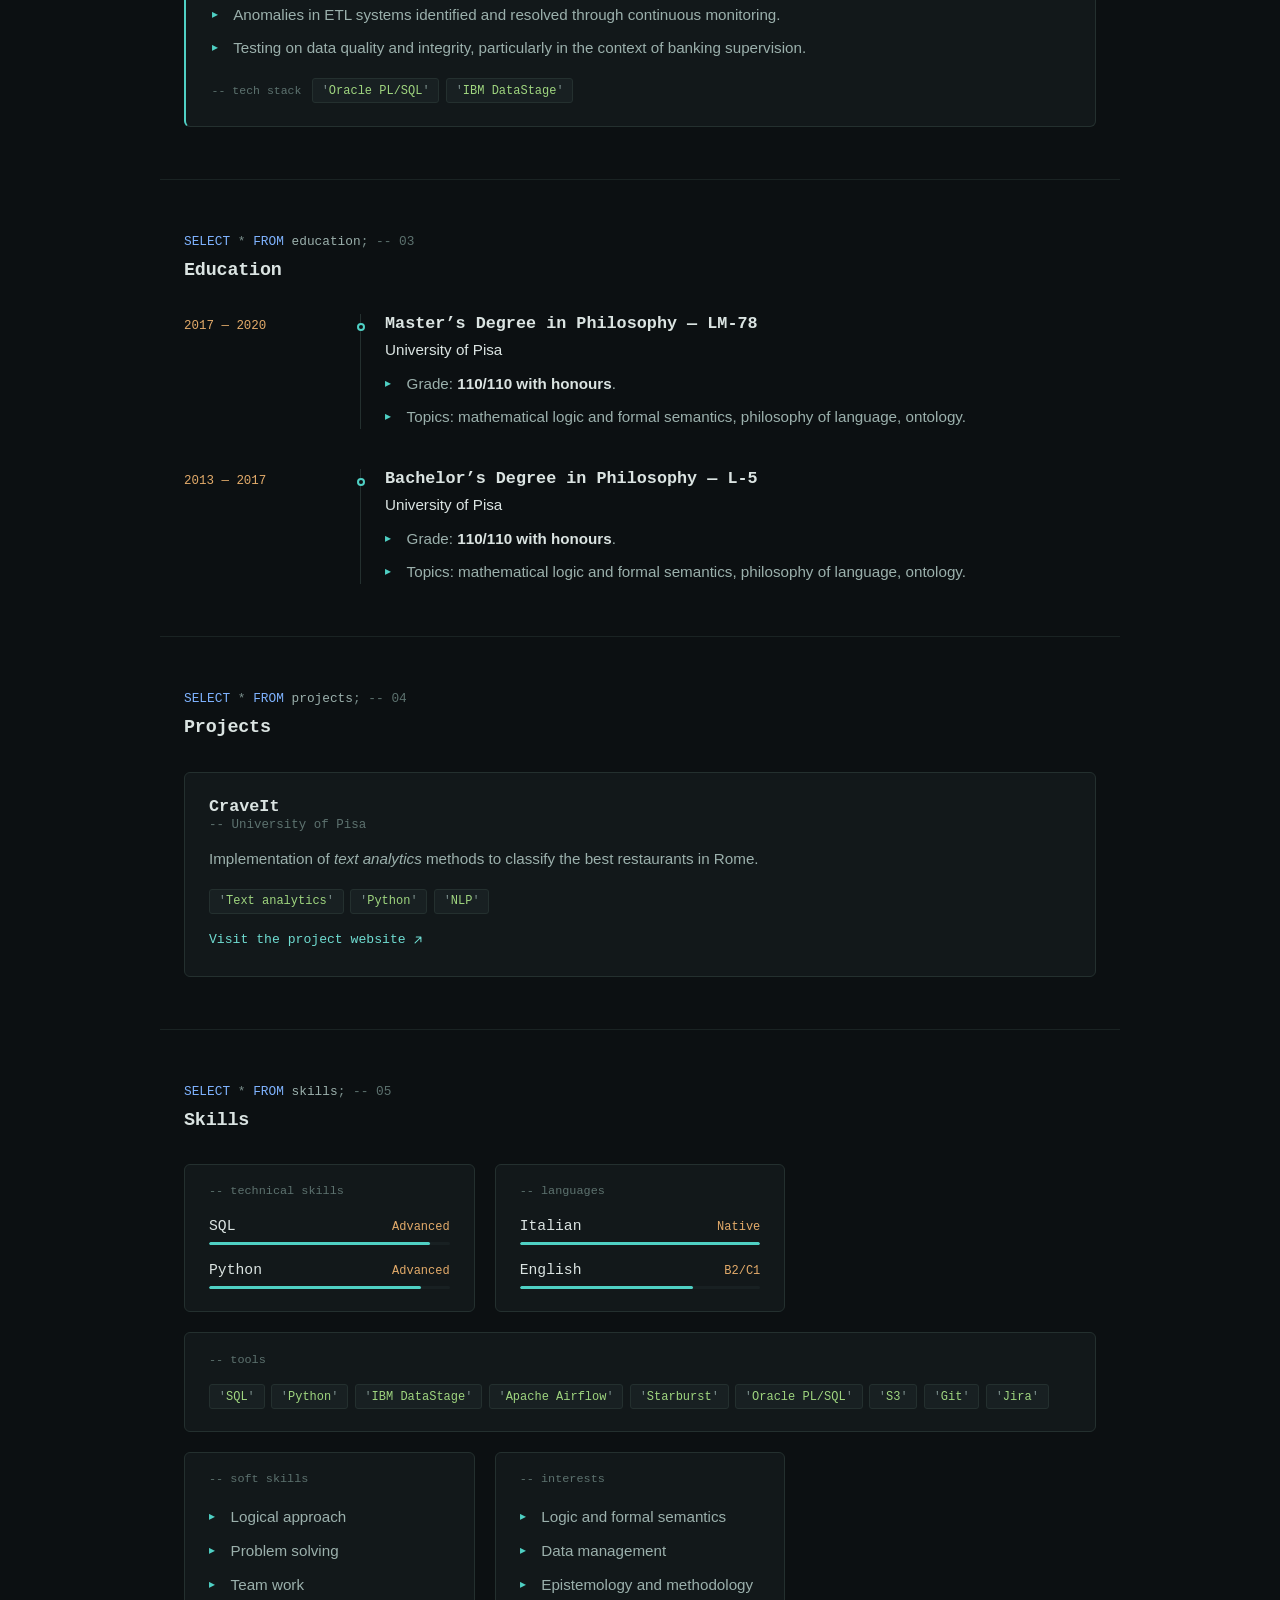
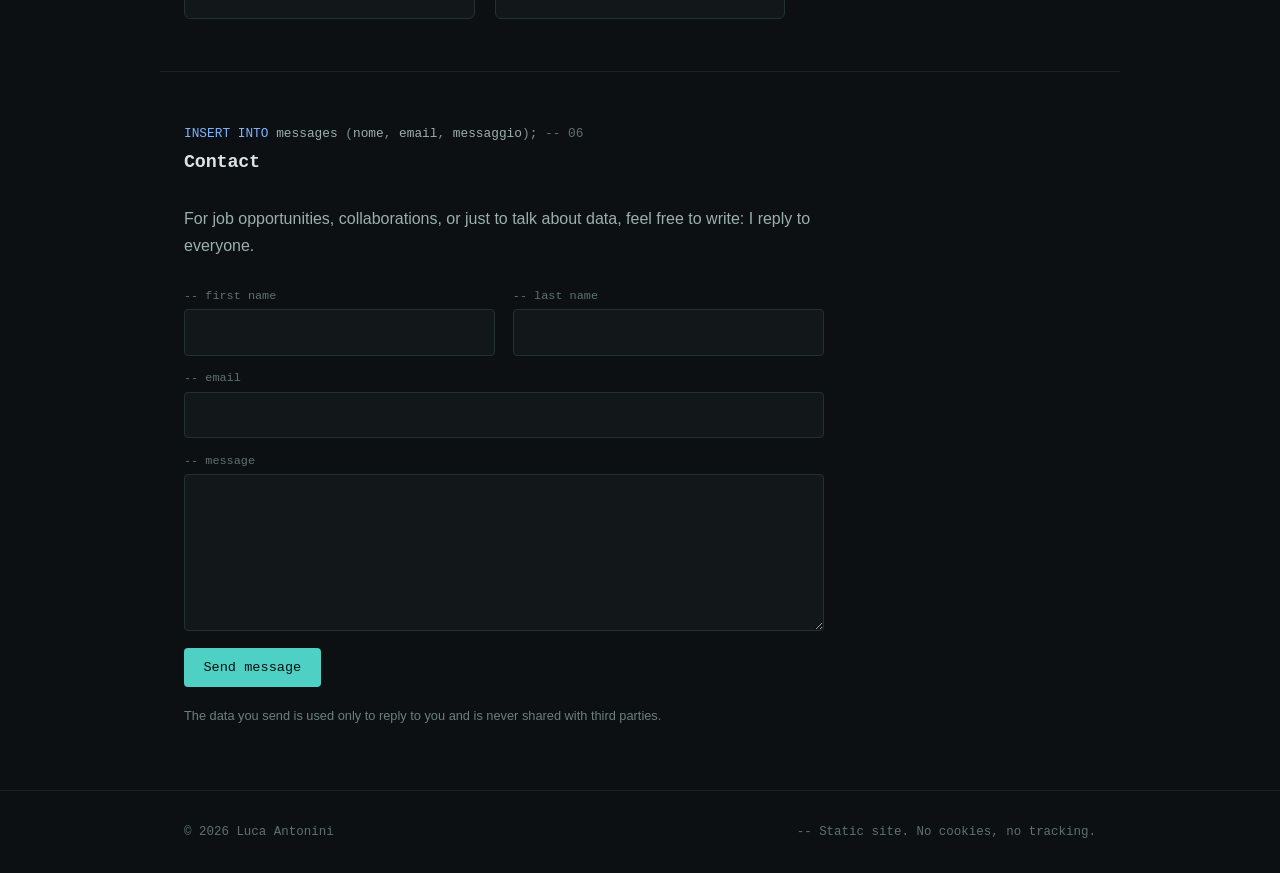
==== commit 11def643: "Aggiunge il curriculum come documento a sé (cv.html) Finora il "CV in PDF" era il sito stampato: imp" ====
--- a/index.html
+++ b/index.html
@@ -90,7 +90,7 @@
     </p>
     <div class="hero__actions">
       <a class="btn btn--primary" href="#contact" data-i18n="hero.cta1">Scrivimi</a>
-      <button type="button" class="btn btn--ghost" id="print-cv" data-i18n="hero.cta2">Salva il CV in PDF</button>
+      <a class="btn btn--ghost" href="cv.html" data-i18n="hero.cta2">Apri il CV</a>
     </div>
   </section>
 
@@ -357,6 +357,7 @@
   </div>
 </footer>
 
+<script src="assets/js/i18n.js"></script>
 <script src="assets/js/main.js"></script>
 </body>
 </html>
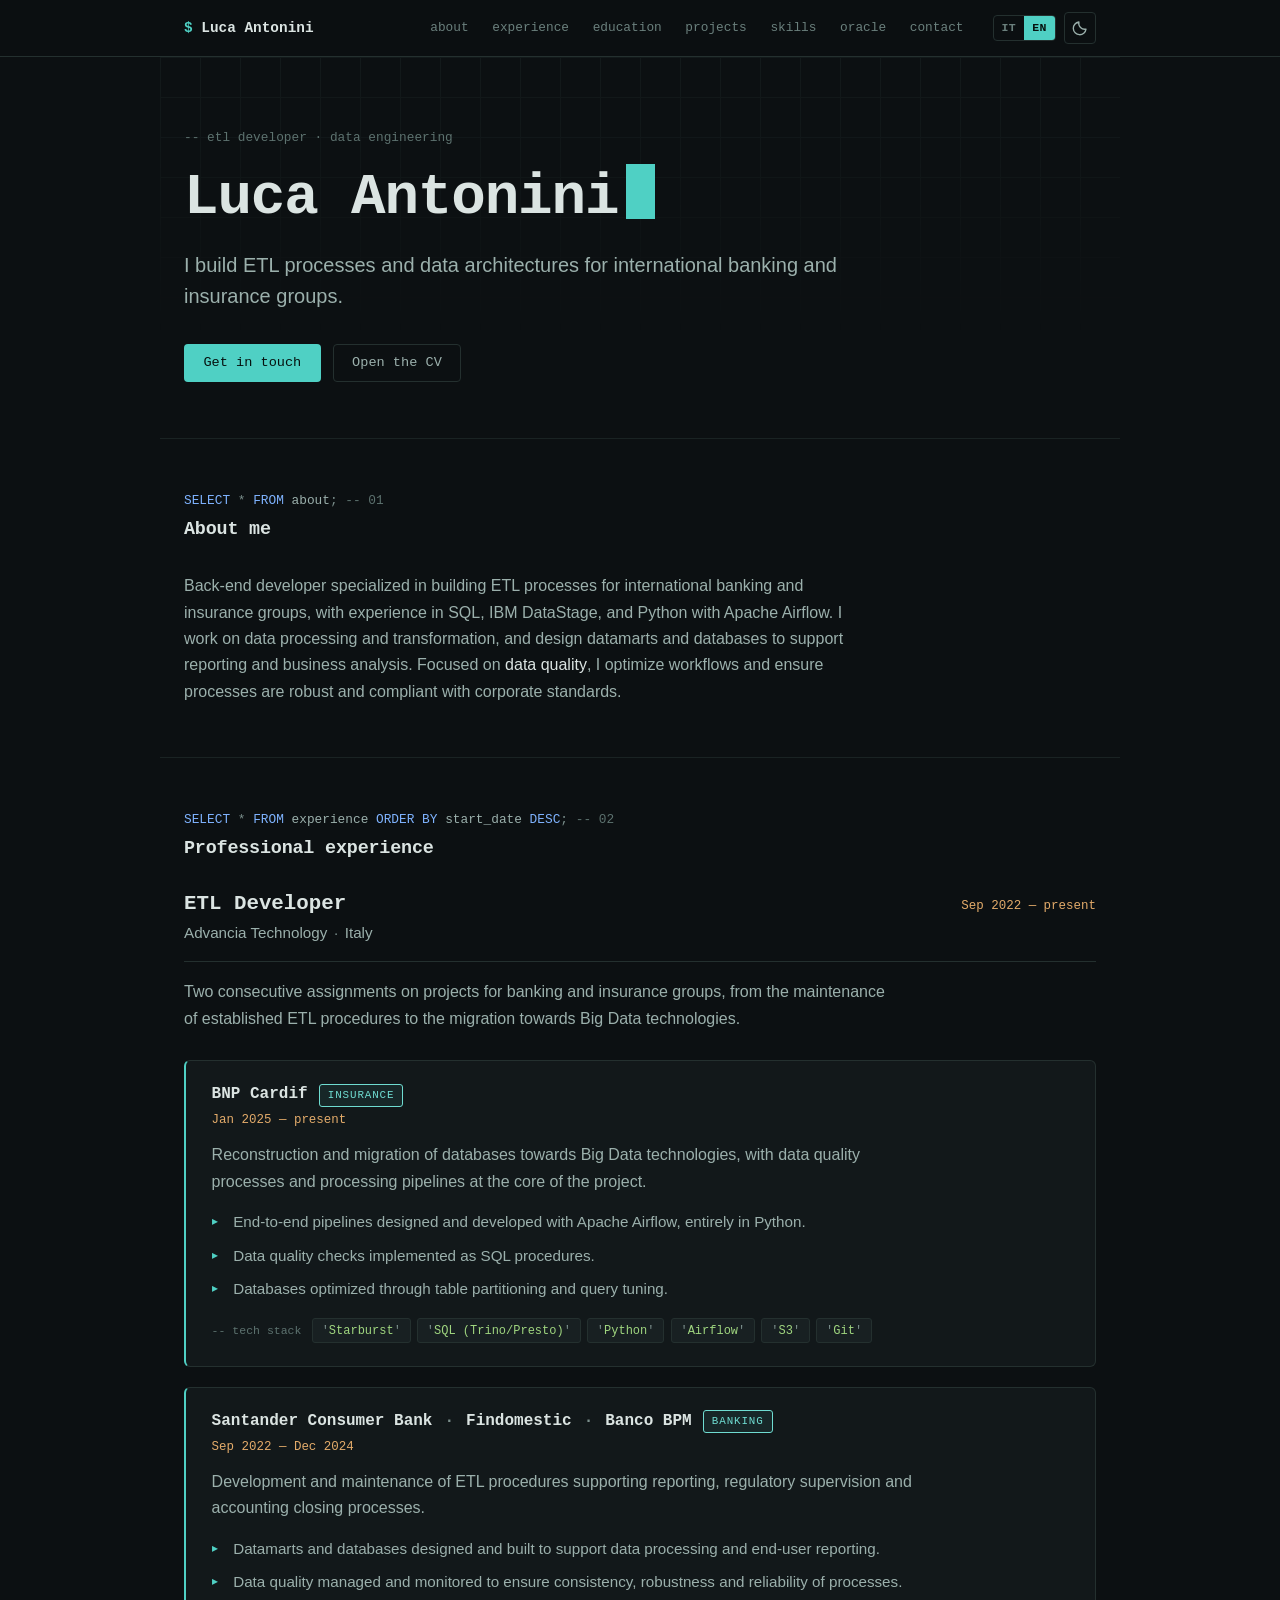
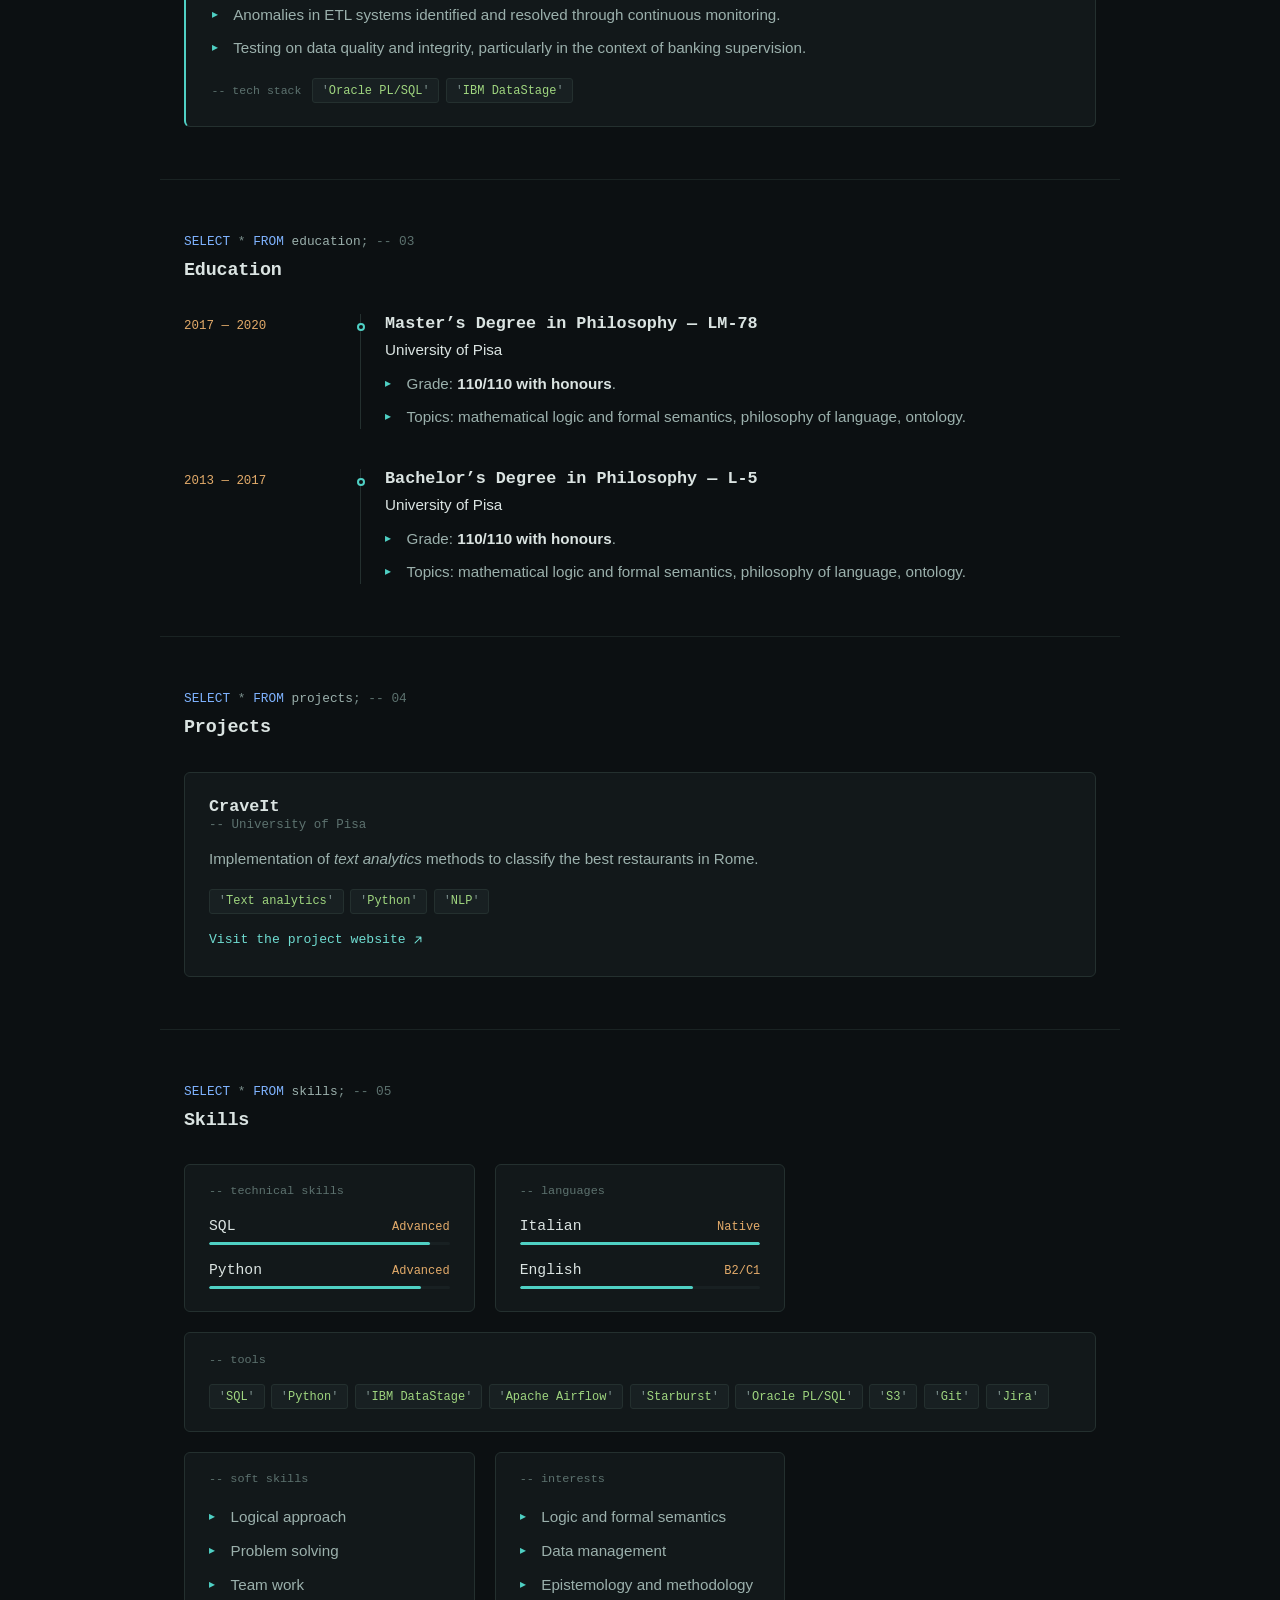
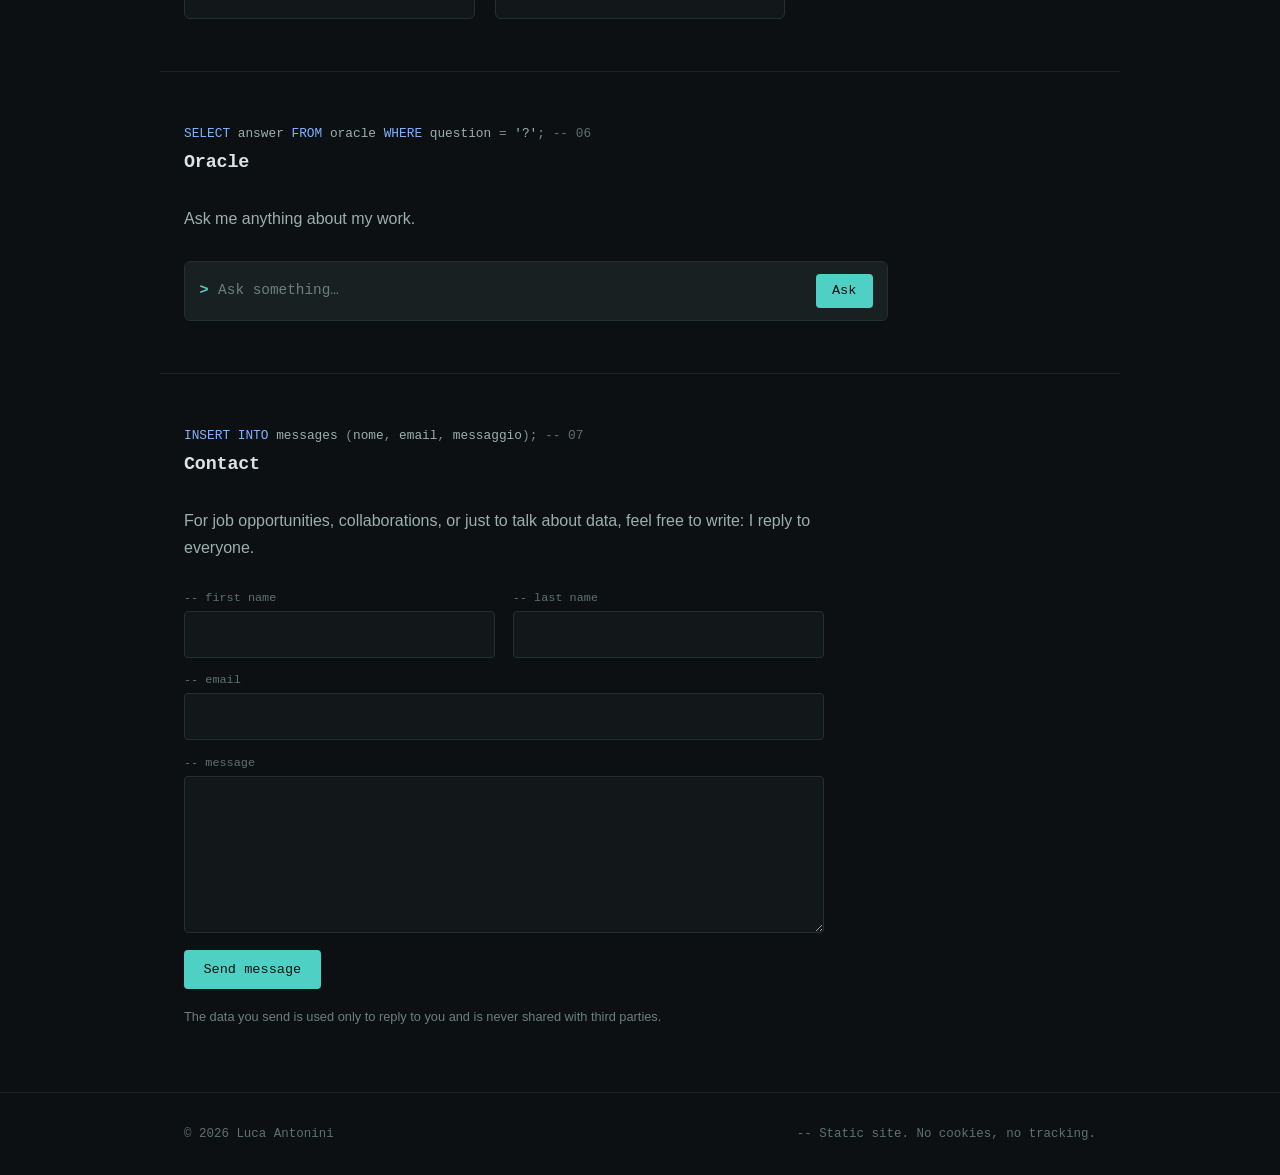
==== commit 8b54307b: "Aggiunge la sezione Oracle: una console che risponde sempre uguale Una barra in stile chat che, qual" ====
--- a/index.html
+++ b/index.html
@@ -61,6 +61,7 @@
       <a href="#education" data-i18n="nav.education">Formazione</a>
       <a href="#projects" data-i18n="nav.projects">Progetti</a>
       <a href="#skills" data-i18n="nav.skills">Competenze</a>
+      <a href="#oracle" data-i18n="nav.oracle">Oracle</a>
       <a href="#contact" data-i18n="nav.contact">Contatti</a>
     </nav>
     <div class="topbar__tools">
@@ -299,9 +300,33 @@
     </div>
   </section>
 
+  <!-- ============ ORACLE ============ -->
+  <section id="oracle" class="wrap section">
+    <p class="section__query" aria-hidden="true"><span class="kw">SELECT</span> answer <span class="kw">FROM</span> oracle <span class="kw">WHERE</span> question <span class="pun">=</span> <span class="str">'?'</span><span class="pun">;</span> <span class="com">-- 06</span></p>
+    <h2 class="section__title" data-i18n="oracle.title">Oracle</h2>
+    <p class="prose" data-i18n="oracle.intro">
+      Chiedimi quello che vuoi sul mio lavoro.
+    </p>
+
+    <div class="oracle">
+      <div class="oracle__log" id="oracle-log" role="log" aria-live="polite"></div>
+      <form class="oracle__bar" id="oracle-form">
+        <label class="sr-only" for="oracle-input" data-i18n="oracle.label">La tua domanda</label>
+        <span class="oracle__prompt" aria-hidden="true">&gt;</span>
+        <input type="text" id="oracle-input" name="question" autocomplete="off" maxlength="200"
+               data-i18n-ph="oracle.placeholder" placeholder="Chiedi qualcosa…">
+        <button type="submit" class="btn btn--primary" data-i18n="oracle.send">Chiedi</button>
+      </form>
+    </div>
+
+    <!-- La risposta vive qui, così resta modificabile nell'HTML e passa
+         dal dizionario come ogni altro testo. Il JS la legge di qui. -->
+    <p id="oracle-answer" hidden data-i18n="oracle.answer">Se vuoi parlare delle mie esperienze o delle mie competenze, scrivimi. Non c'è oracolo che possa sostituire la conoscenza di persona.</p>
+  </section>
+
   <!-- ============ CONTACT ============ -->
   <section id="contact" class="wrap section section--contact">
-    <p class="section__query" aria-hidden="true"><span class="kw">INSERT INTO</span> messages <span class="pun">(</span>nome<span class="pun">,</span> email<span class="pun">,</span> messaggio<span class="pun">)</span><span class="pun">;</span> <span class="com">-- 06</span></p>
+    <p class="section__query" aria-hidden="true"><span class="kw">INSERT INTO</span> messages <span class="pun">(</span>nome<span class="pun">,</span> email<span class="pun">,</span> messaggio<span class="pun">)</span><span class="pun">;</span> <span class="com">-- 07</span></p>
     <h2 class="section__title" data-i18n="contact.title">Contatti</h2>
     <p class="prose" data-i18n="contact.body">
       Per opportunità professionali, collaborazioni o semplicemente per fare due chiacchiere sui dati,
--- a/assets/css/style.css
+++ b/assets/css/style.css
@@ -455,6 +455,73 @@
 }
 
 /* =========================================================
+   Oracle — una console che risponde sempre la stessa cosa
+   ========================================================= */
+.sr-only {
+  position: absolute; width: 1px; height: 1px;
+  padding: 0; margin: -1px; overflow: hidden;
+  clip: rect(0 0 0 0); white-space: nowrap; border: 0;
+}
+
+.oracle {
+  margin-top: 1.75rem;
+  max-width: 44rem;
+  background: var(--bg-panel);
+  border: 1px solid var(--line);
+  border-radius: var(--radius);
+  overflow: hidden;
+}
+
+.oracle__log {
+  display: flex; flex-direction: column; gap: .9rem;
+  padding: 1.15rem 1.3rem;
+  max-height: 22rem; overflow-y: auto;
+  border-bottom: 1px solid var(--line);
+}
+.oracle__log:empty { display: none; }
+
+.oracle__q {
+  font: 500 .9rem/1.6 var(--mono);
+  color: var(--text);
+  overflow-wrap: anywhere;
+}
+.oracle__q::before { content: "> "; color: var(--accent); }
+
+.oracle__a {
+  font: 400 .9rem/1.7 var(--mono);
+  color: var(--sql-str);
+  padding-left: .9rem;
+  border-left: 2px solid var(--line);
+  min-height: 1.7em;
+  overflow-wrap: anywhere;
+}
+
+.oracle__caret {
+  display: inline-block;
+  width: .5em; height: .95em;
+  background: var(--accent);
+  vertical-align: -.1em;
+  animation: blink 1.15s step-end infinite;
+}
+
+.oracle__bar {
+  display: flex; align-items: center; gap: .6rem;
+  padding: .7rem .9rem;
+  background: var(--bg-subtle);
+}
+.oracle__prompt { font: 600 .95rem/1 var(--mono); color: var(--accent); }
+.oracle__bar input {
+  flex: 1; min-width: 0;
+  background: transparent; border: 0;
+  color: var(--text);
+  font: 400 .9rem/1.5 var(--mono);
+  padding: .45rem 0;
+}
+.oracle__bar input::placeholder { color: var(--text-mute); }
+.oracle__bar input:focus { outline: none; }
+.oracle__bar .btn { padding: .55rem .95rem; }
+
+/* =========================================================
    Contatti + footer
    ========================================================= */
 .section--contact { padding-bottom: 4rem; }
@@ -543,7 +610,8 @@
     --accent: #000; --accent-txt: #000; --accent-dim: transparent; --on-accent: #fff;
     --sql-kw: #444; --sql-str: #222; --sql-num: #444; --sql-com: #666; --sql-pun: #666;
   }
-  .topbar, .footer__note, .hero__actions, .skip-link, .form, .caret { display: none !important; }
+  .topbar, .footer__note, .hero__actions, .skip-link, .form, .caret,
+  #oracle { display: none !important; }
   .hero::before { display: none !important; }
   body { font-size: 10.5pt; line-height: 1.45; }
   .wrap { max-width: none; padding-inline: 0; }
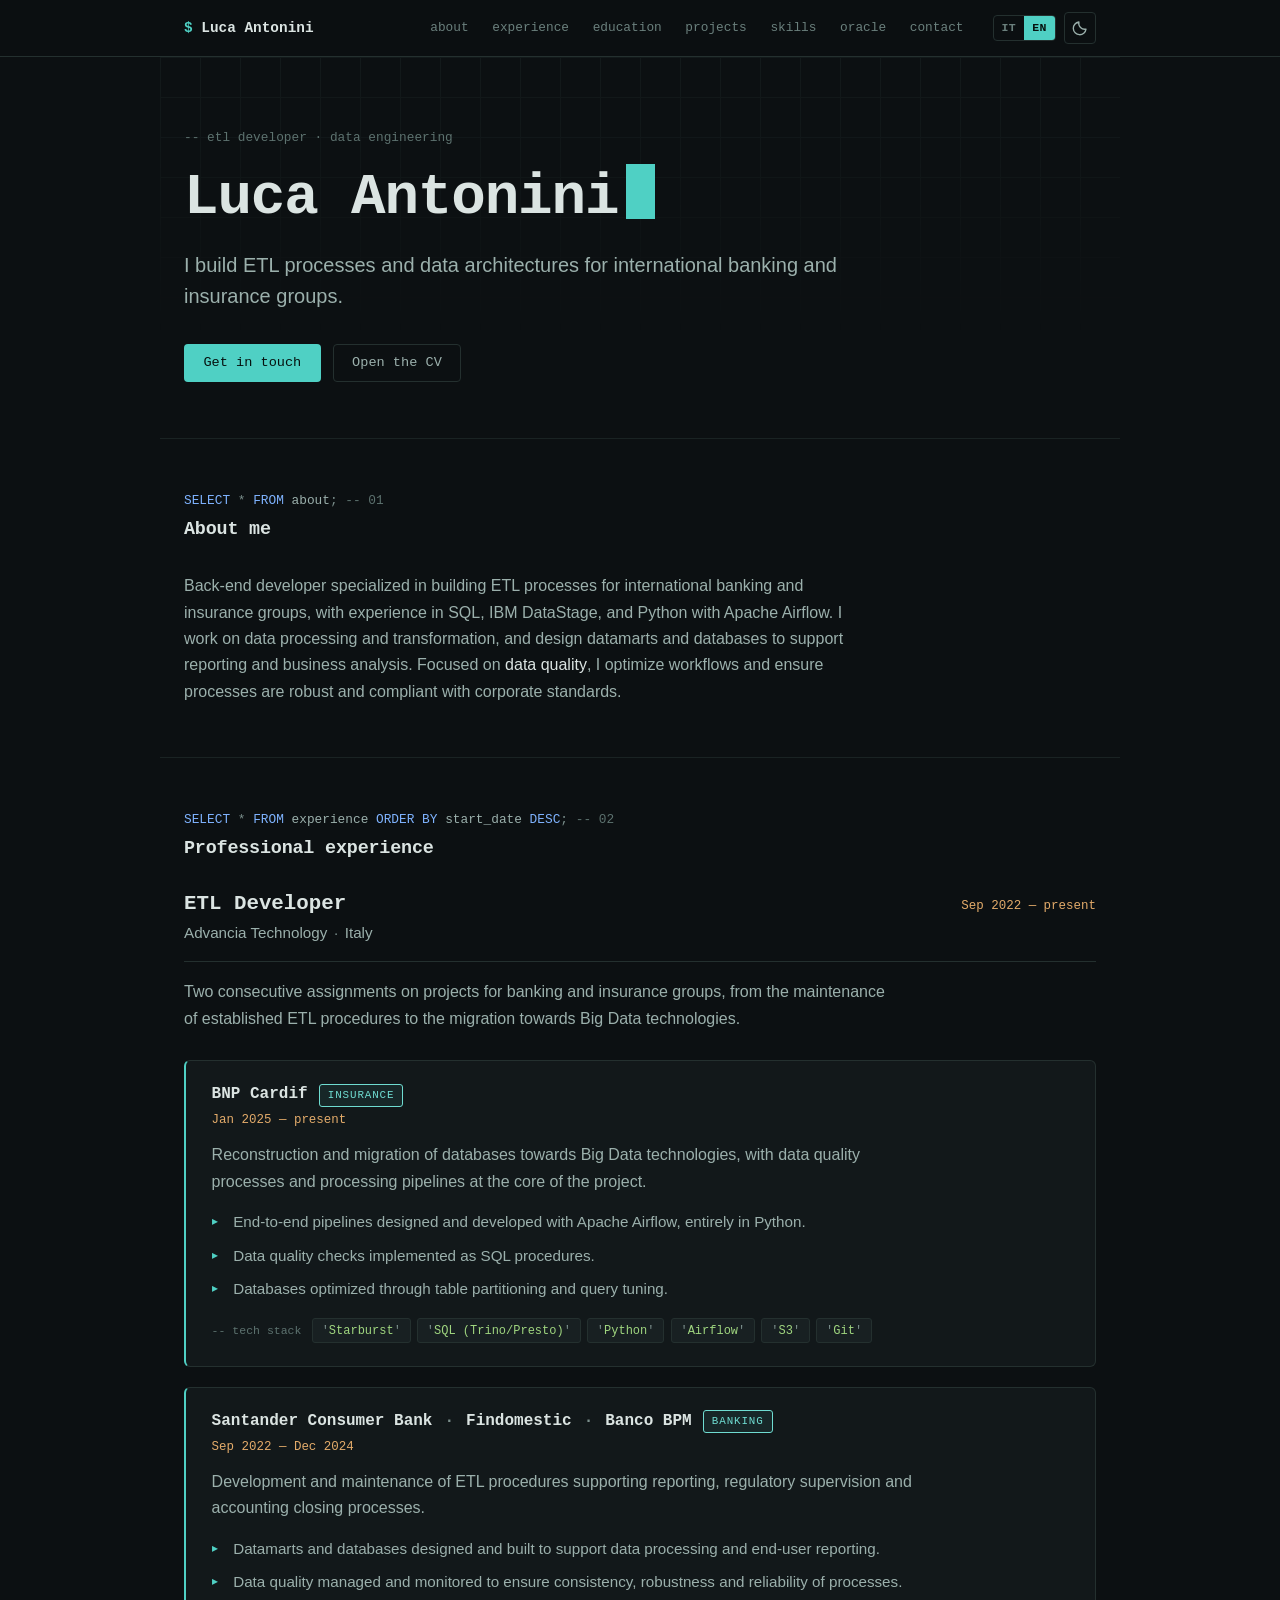
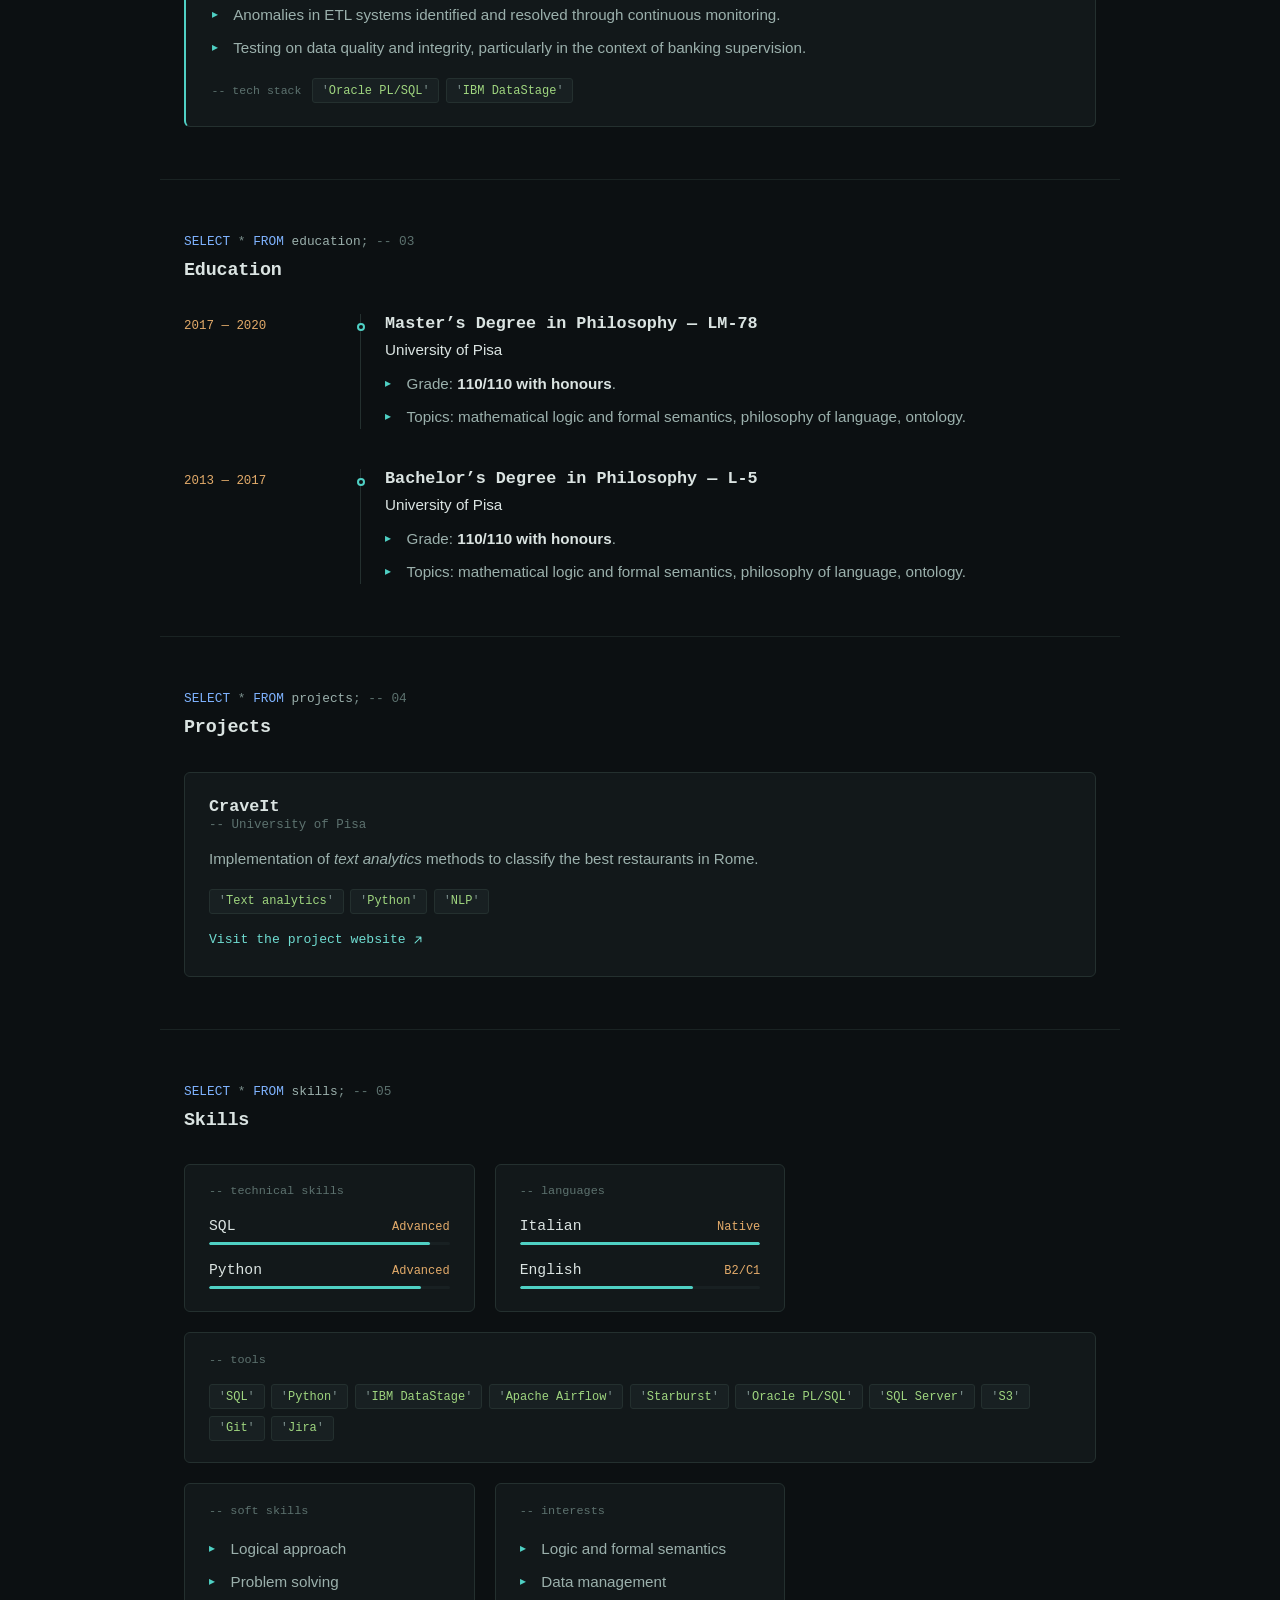
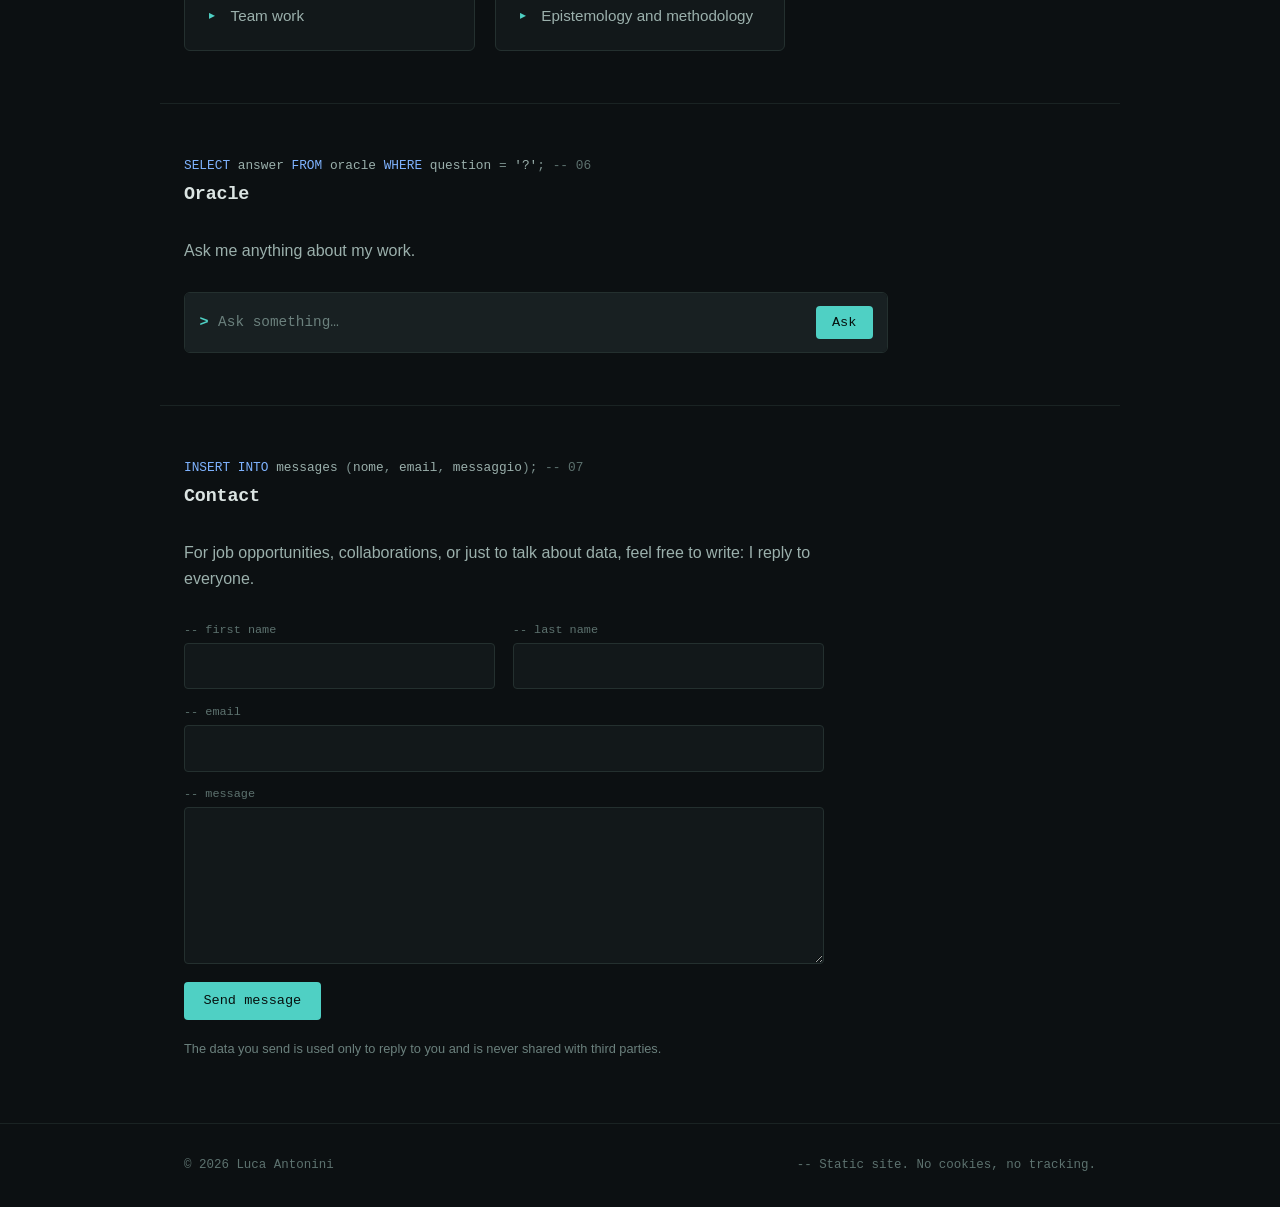
==== commit 2b6aa50d: "Aggiunge SQL Server agli strumenti Presente sia nel pannello Strumenti del sito sia nella riga corri" ====
--- a/index.html
+++ b/index.html
@@ -275,7 +275,7 @@
       <div class="panel panel--wide">
         <h3 class="panel__title" data-i18n="skills.tools.title">Strumenti</h3>
         <p class="stack stack--lg">
-          <span class="tag">SQL</span><span class="tag">Python</span><span class="tag">IBM DataStage</span><span class="tag">Apache Airflow</span><span class="tag">Starburst</span><span class="tag">Oracle PL/SQL</span><span class="tag">S3</span><span class="tag">Git</span><span class="tag">Jira</span>
+          <span class="tag">SQL</span><span class="tag">Python</span><span class="tag">IBM DataStage</span><span class="tag">Apache Airflow</span><span class="tag">Starburst</span><span class="tag">Oracle PL/SQL</span><span class="tag">SQL Server</span><span class="tag">S3</span><span class="tag">Git</span><span class="tag">Jira</span>
         </p>
       </div>
 
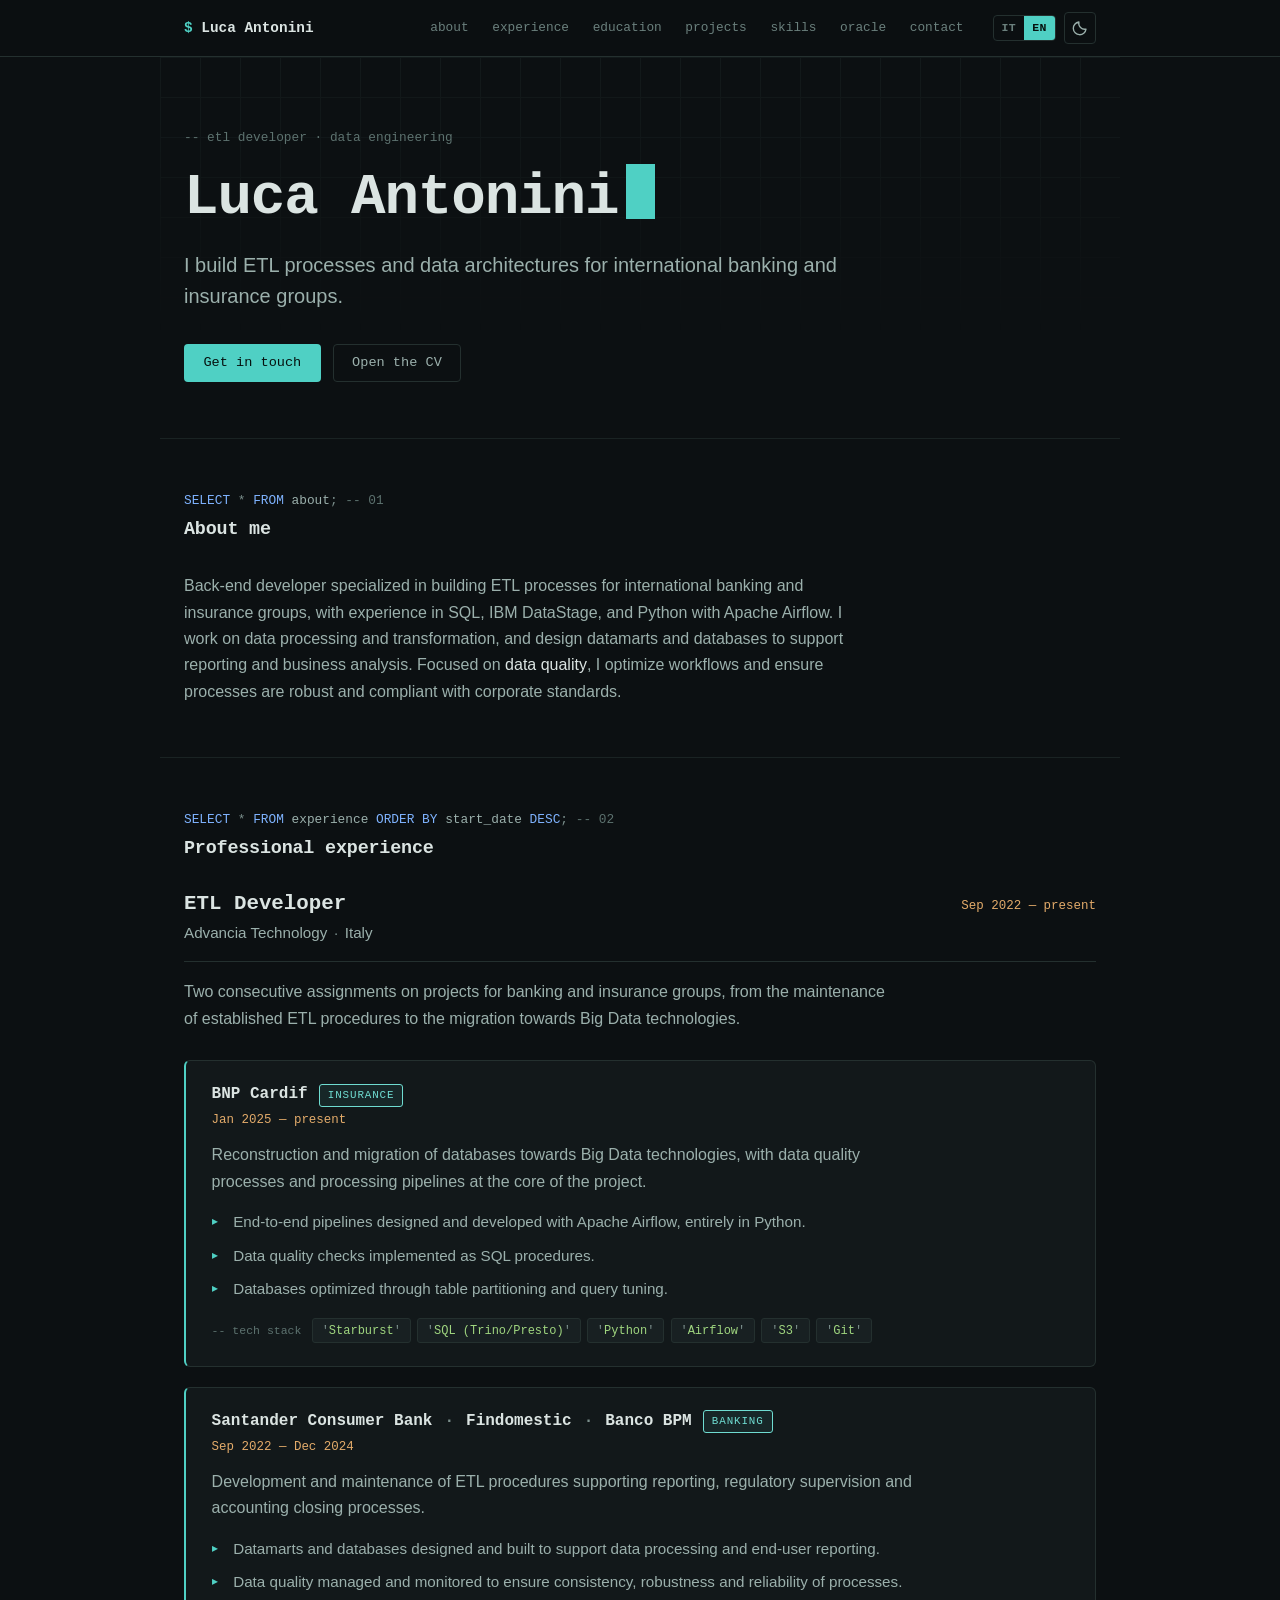
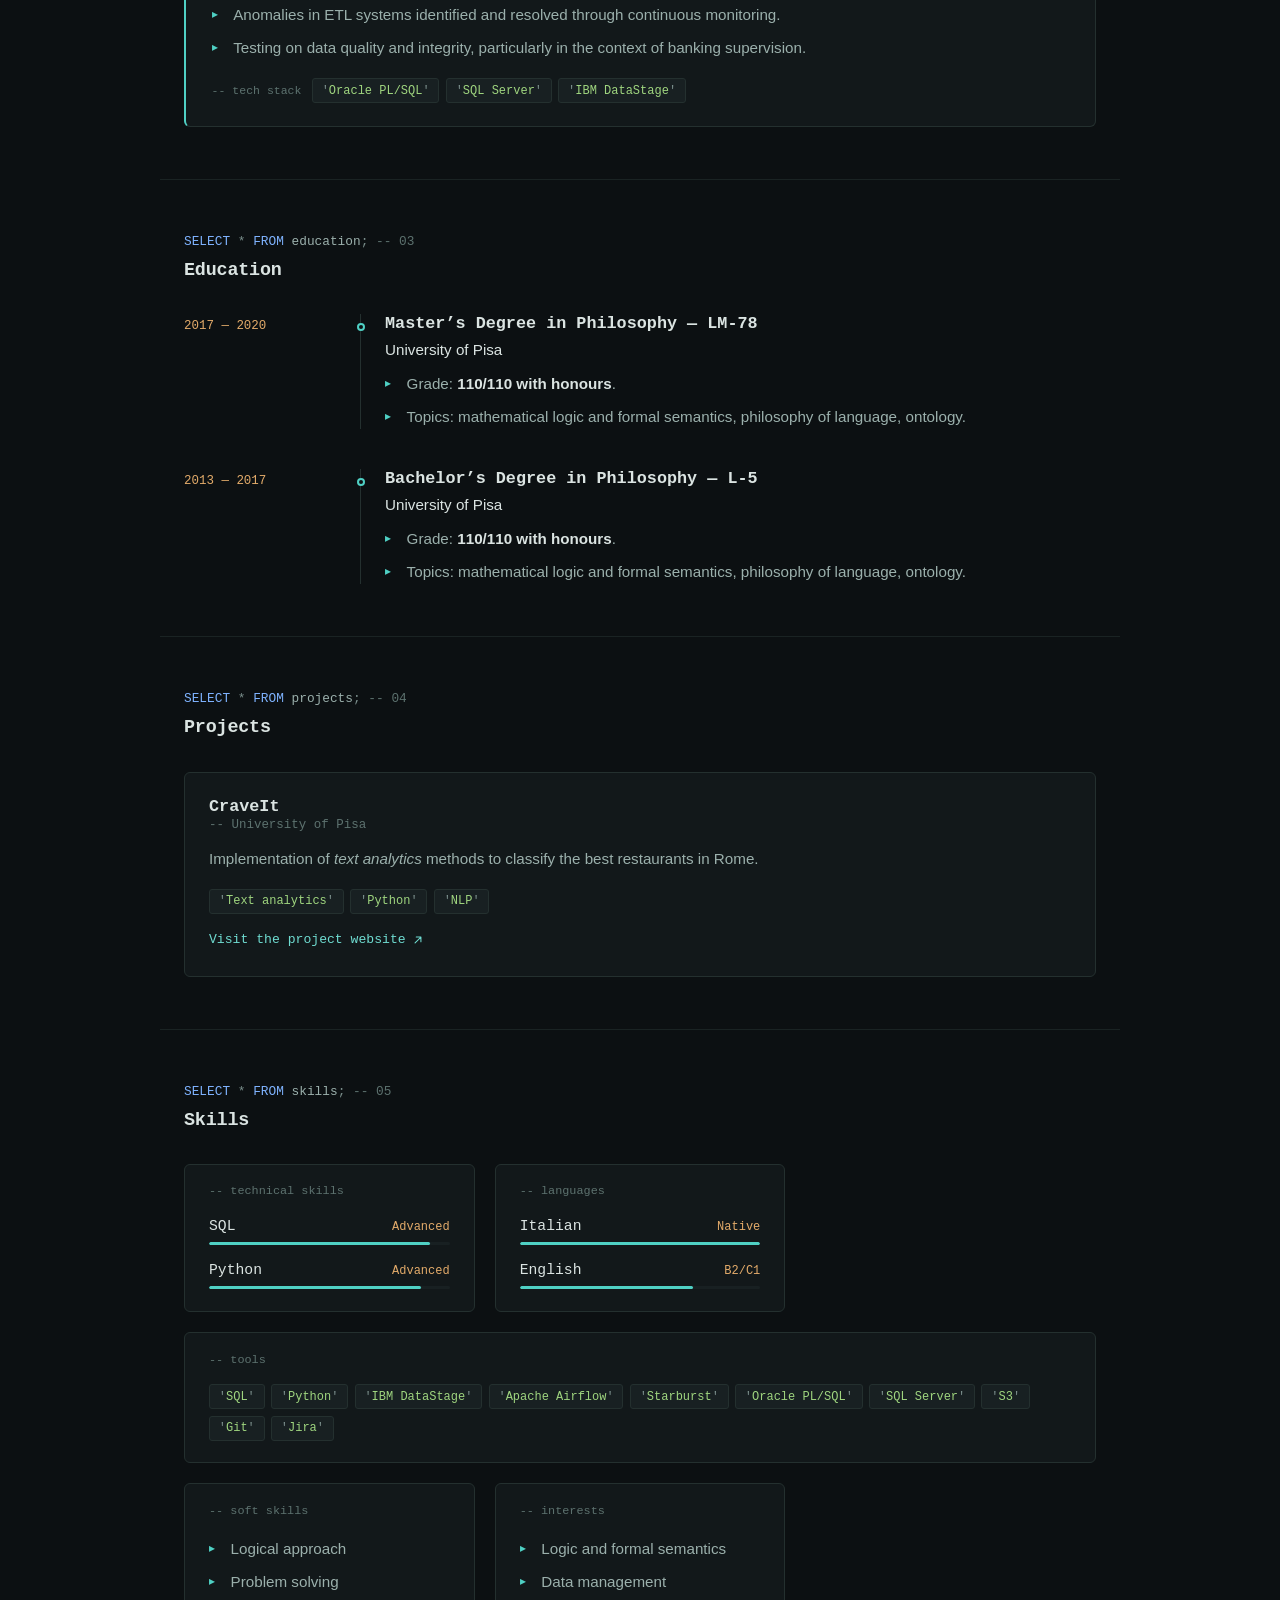
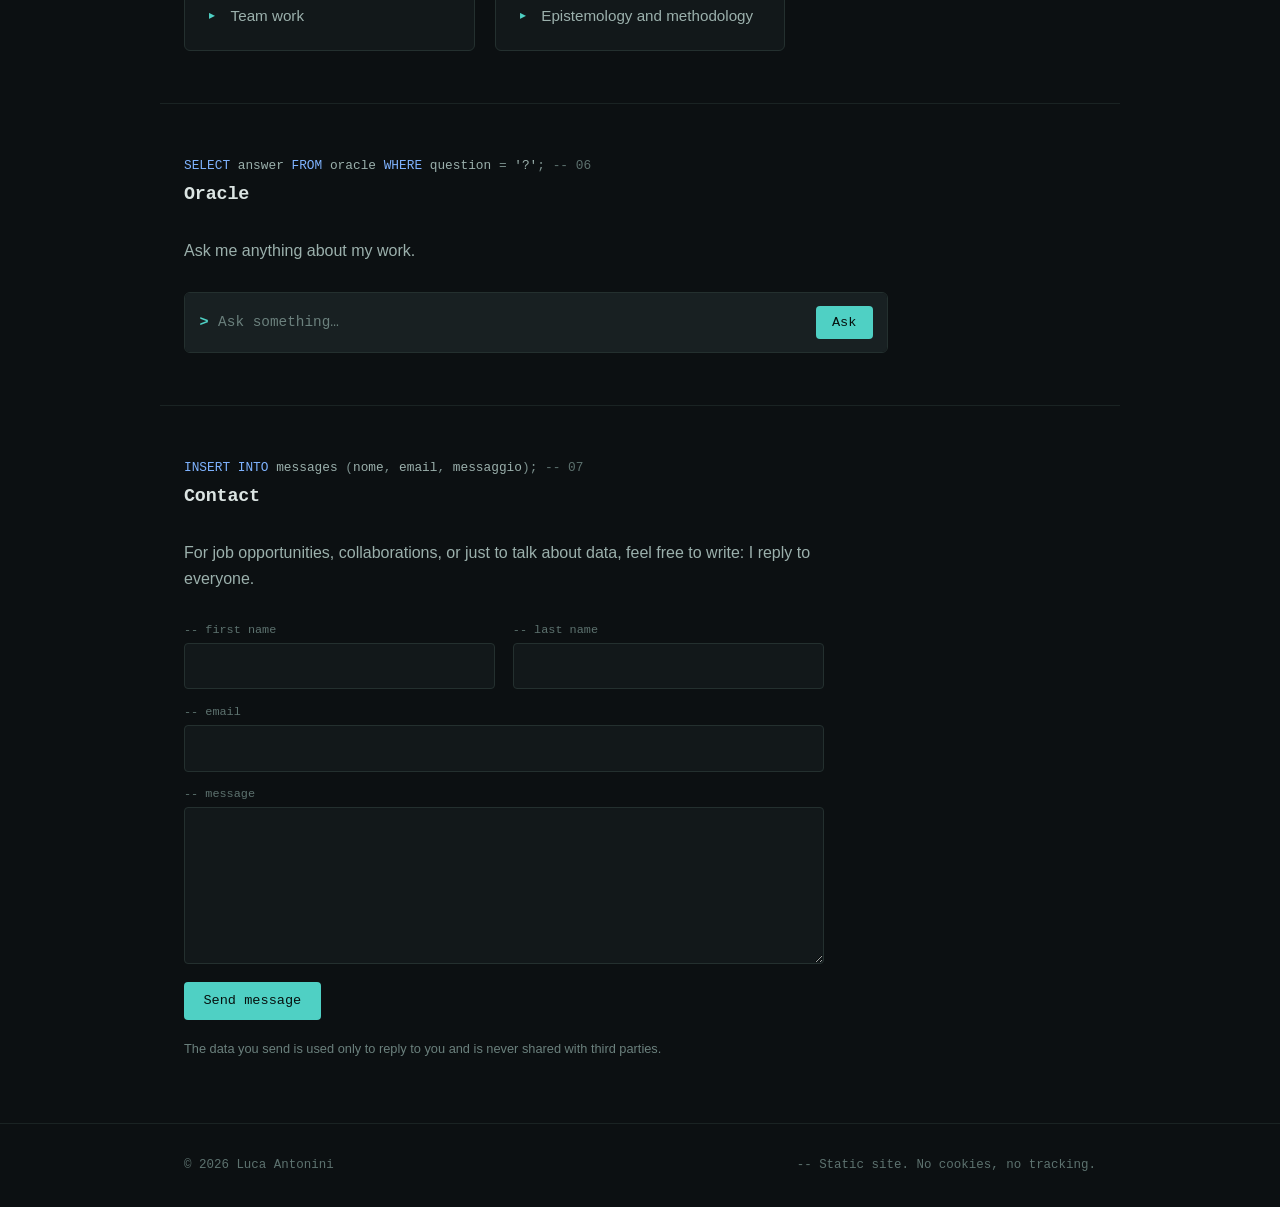
==== commit 8a72b631: "Aggiunge SQL Server al tech stack dell'incarico bancario Nel blocco Santander · Findomestic · Banco " ====
--- a/index.html
+++ b/index.html
@@ -166,7 +166,7 @@
             <li data-i18n="exp.e2.b4">Testing su qualità e integrità del dato, in particolare nell'ambito della vigilanza bancaria.</li>
           </ul>
           <p class="stack"><span class="label" data-i18n="exp.label.stack2">Tech stack</span>
-            <span class="tag">Oracle PL/SQL</span><span class="tag">IBM DataStage</span>
+            <span class="tag">Oracle PL/SQL</span><span class="tag">SQL Server</span><span class="tag">IBM DataStage</span>
           </p>
         </section>
 
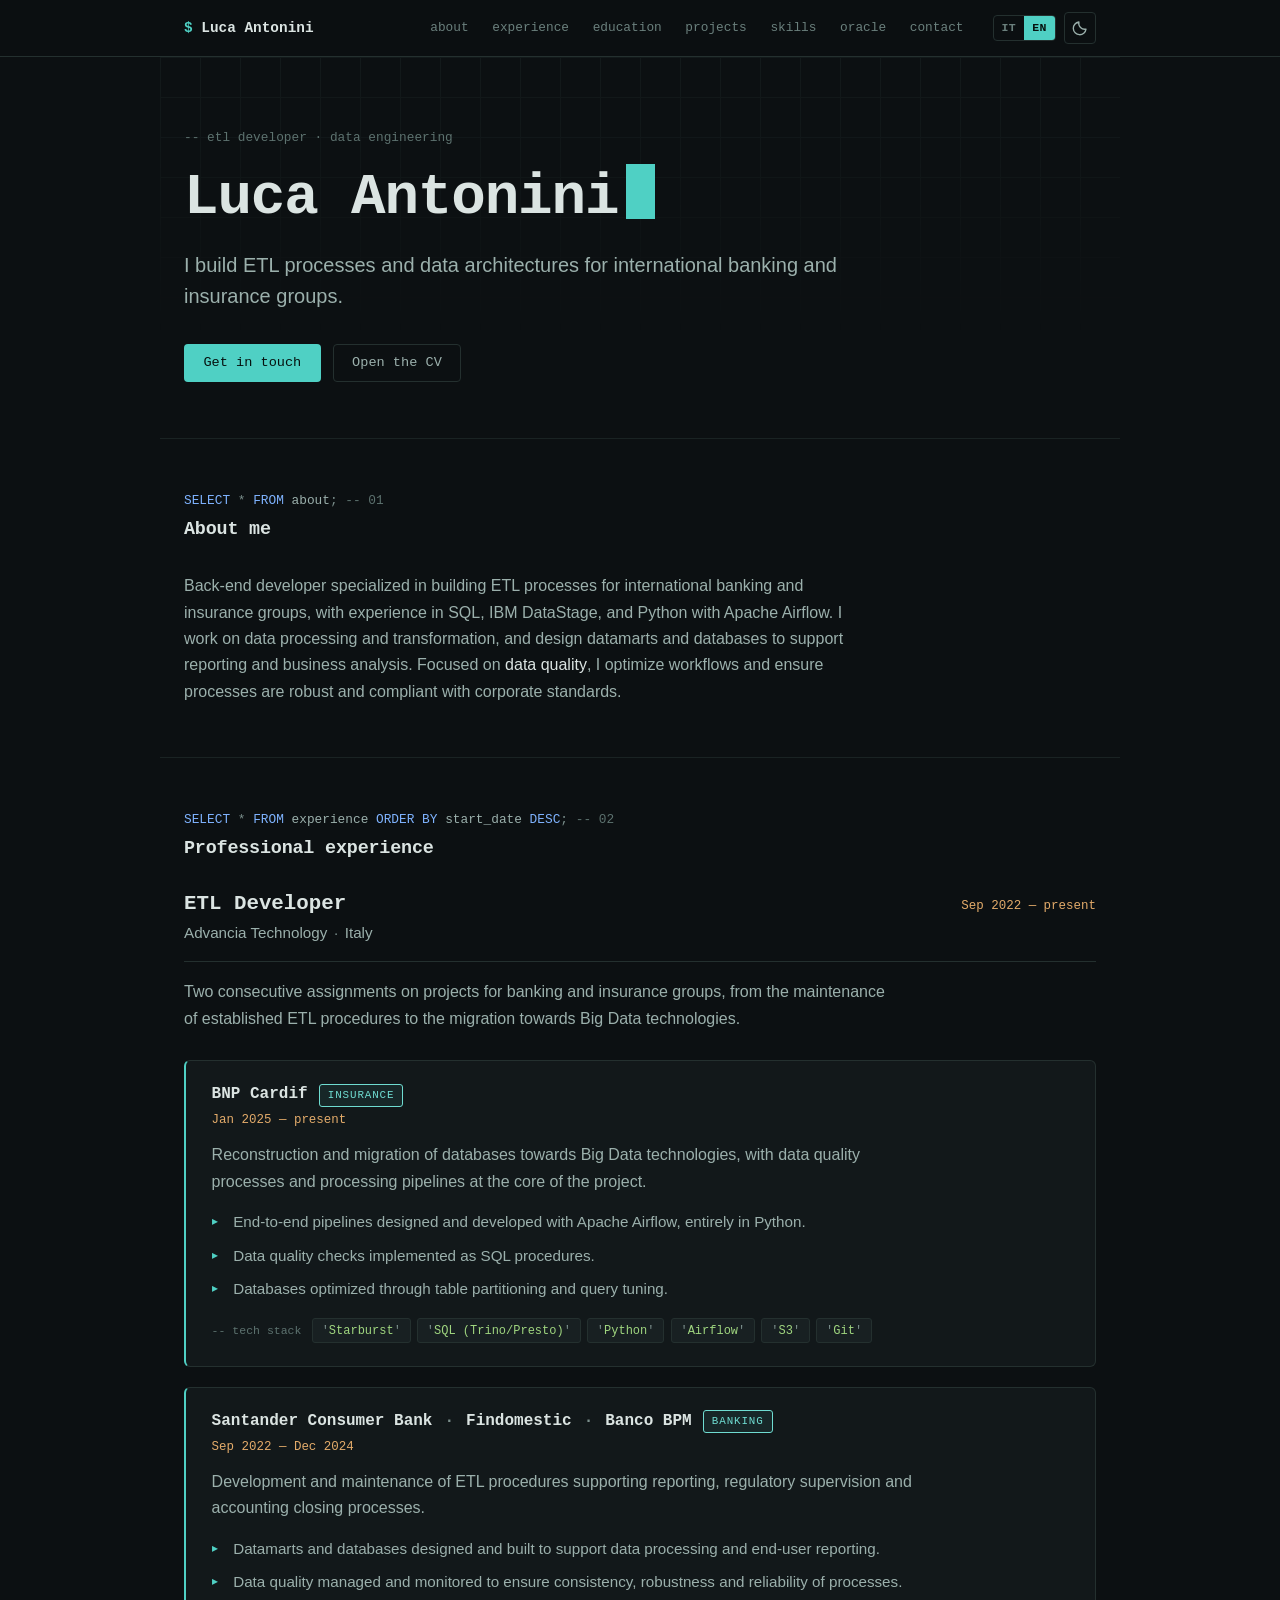
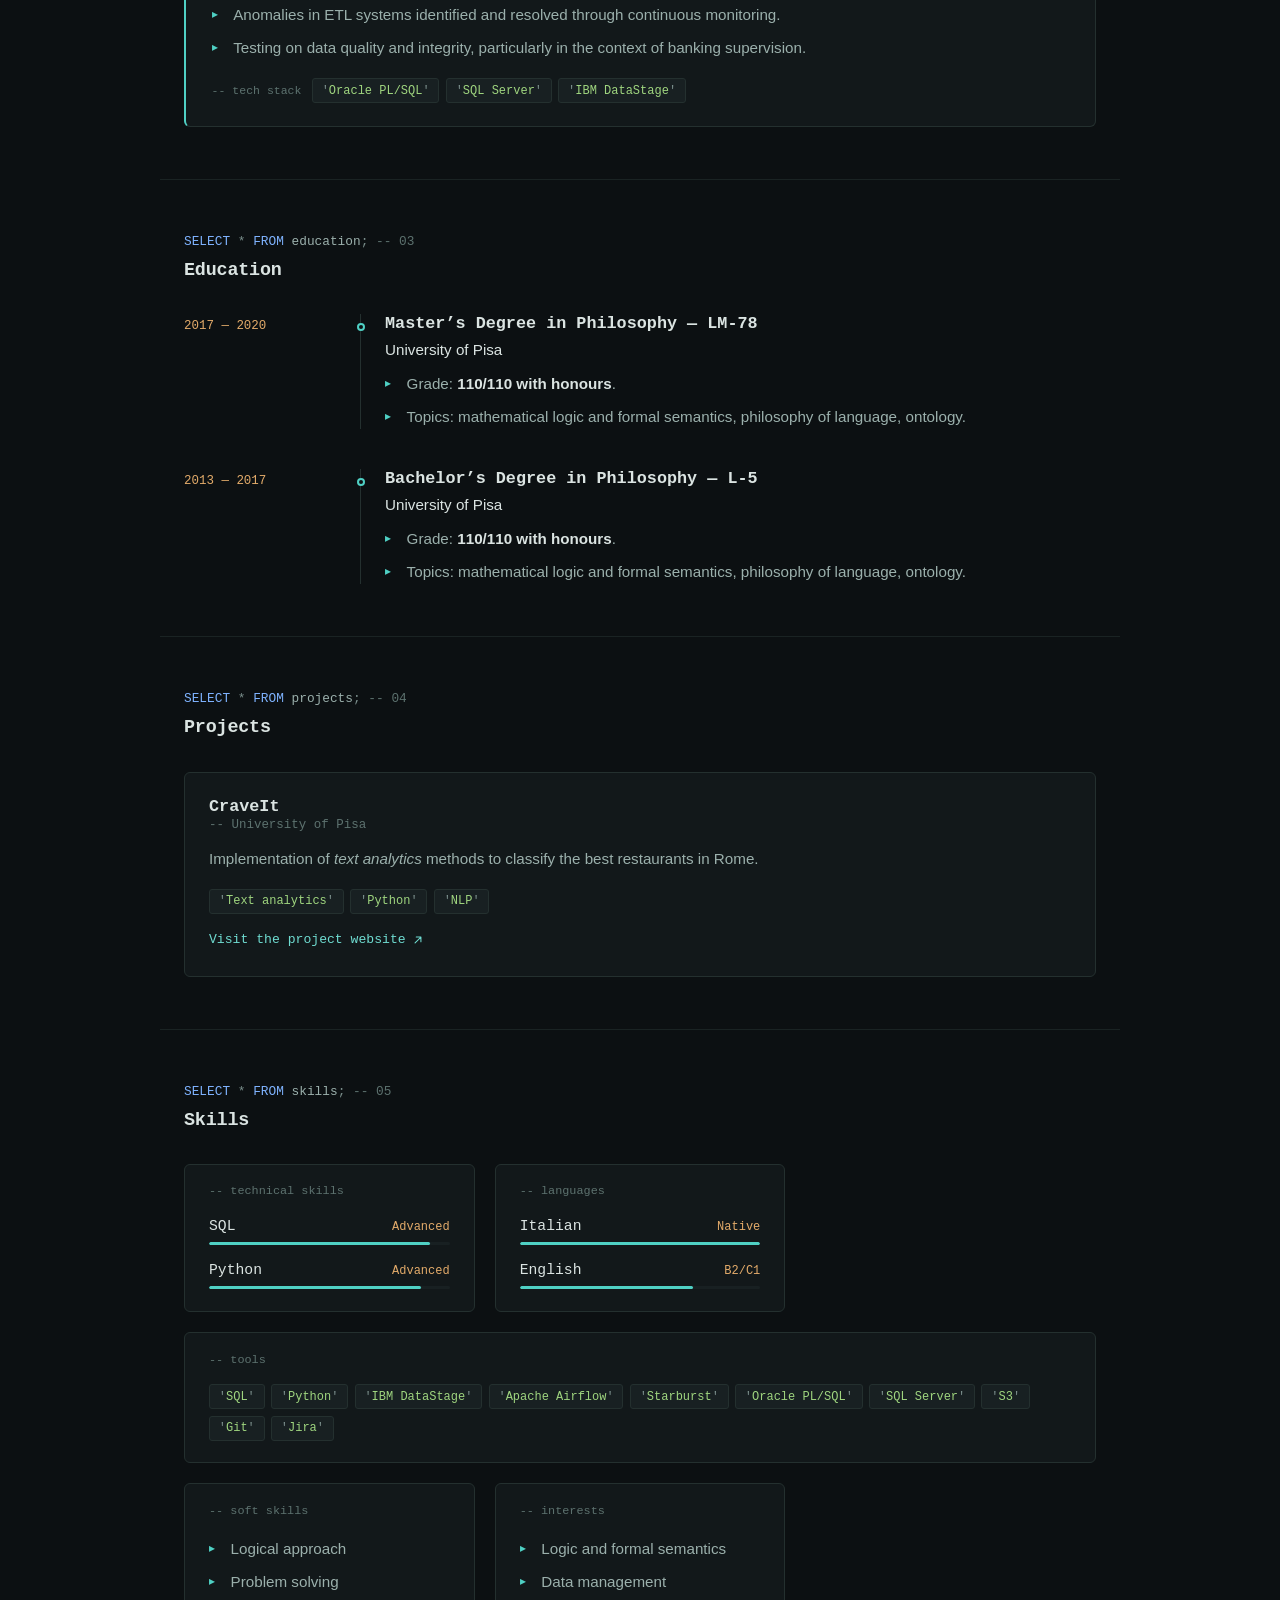
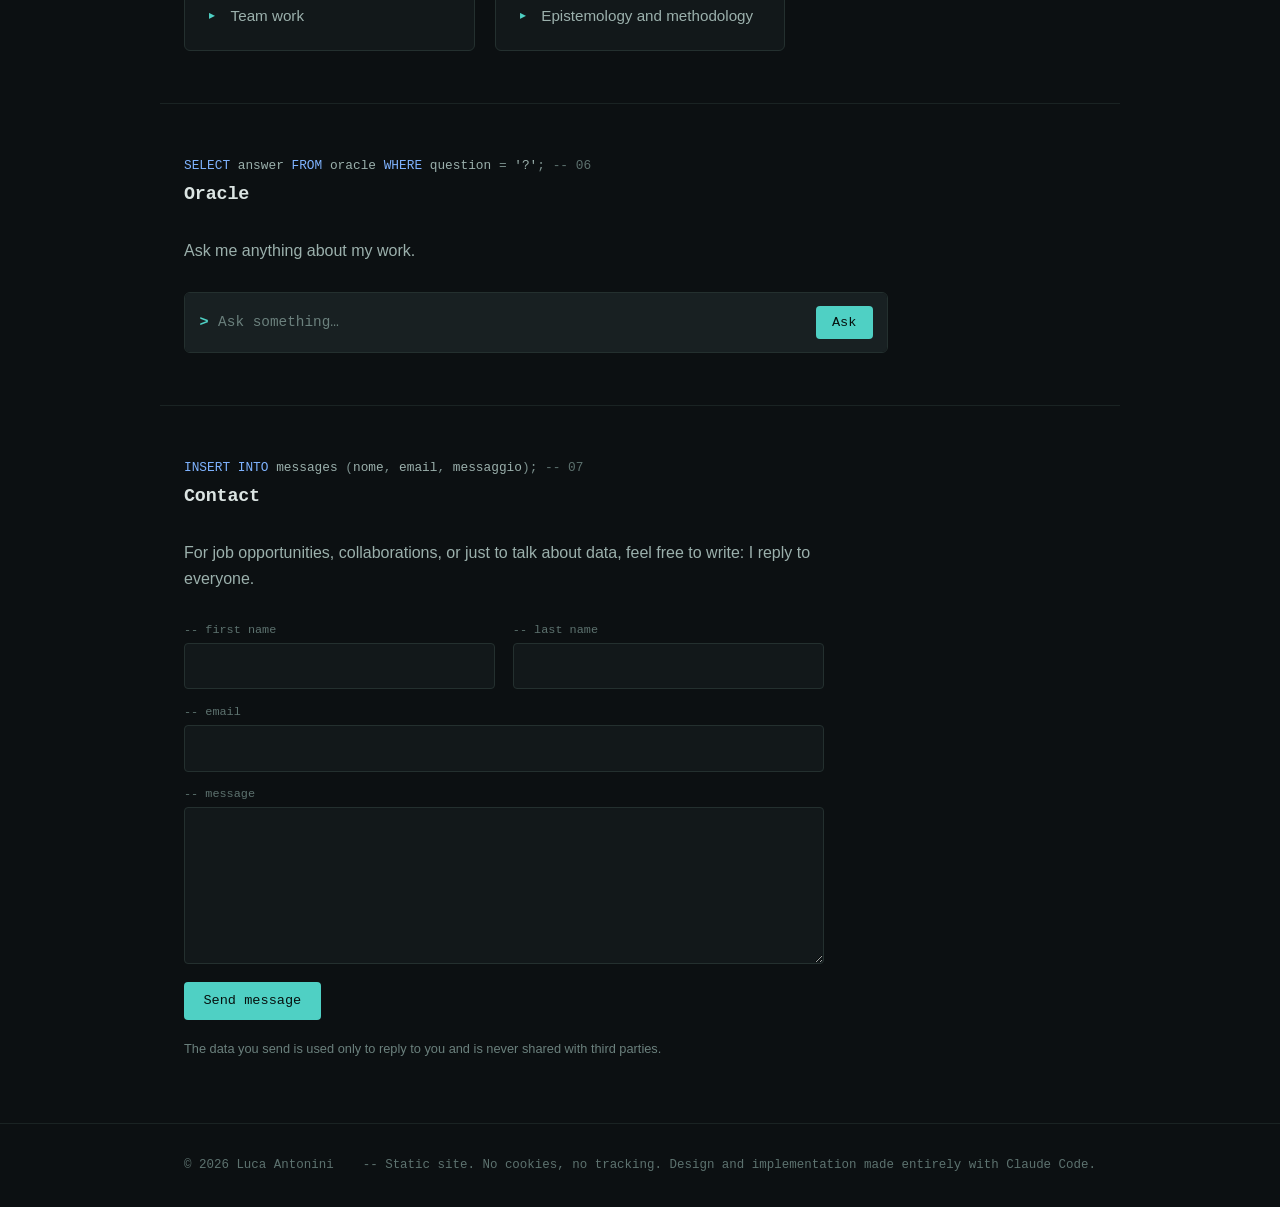
==== commit 29301081: "aggiunta dichiarazione d'uso dell'IA" ====
--- a/index.html
+++ b/index.html
@@ -378,7 +378,7 @@
 <footer class="footer">
   <div class="wrap footer__inner">
     <p>© <span id="year">2026</span> Luca Antonini</p>
-    <p class="footer__note" data-i18n="footer.note">Sito statico, senza cookie né tracciamento.</p>
+    <p class="footer__note" data-i18n="footer.note">Sito statico, senza cookie né tracciamento. Design e implementazione realizzati interamente con Claude Code.</p>
   </div>
 </footer>
 
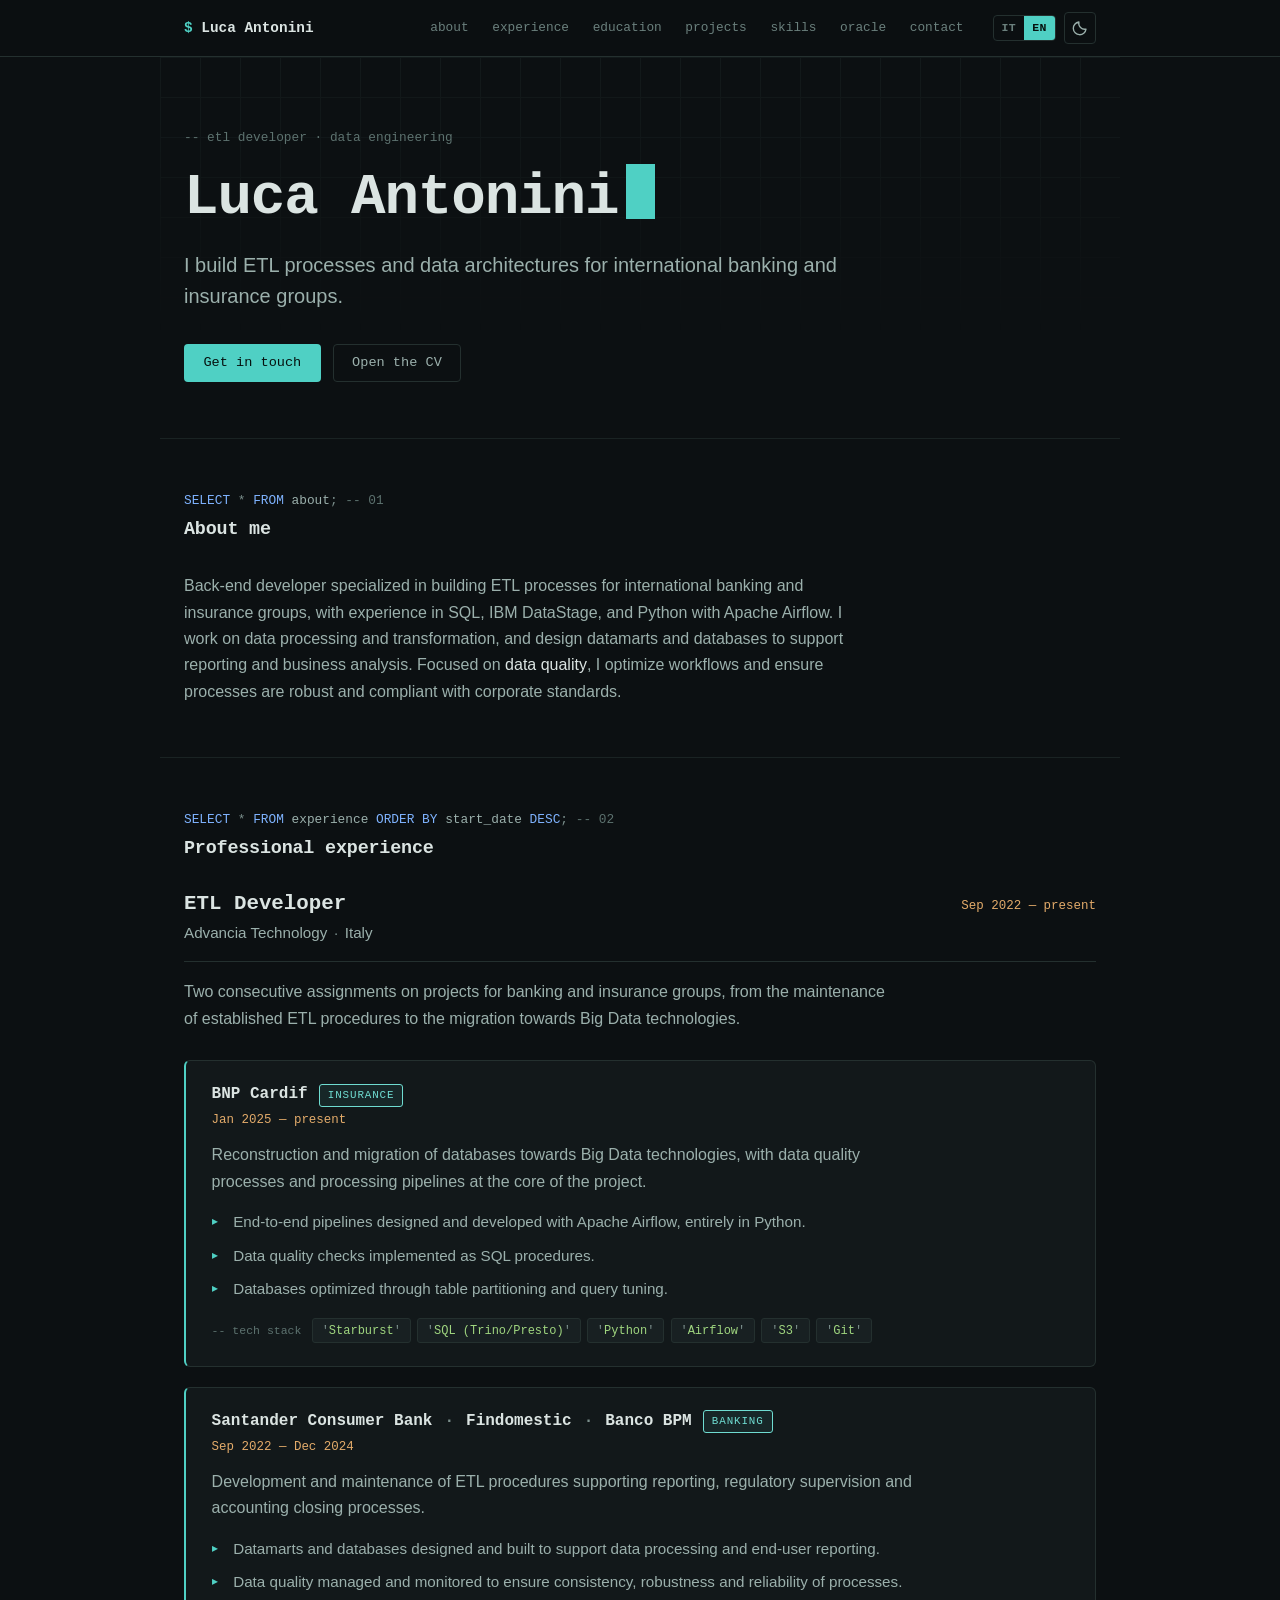
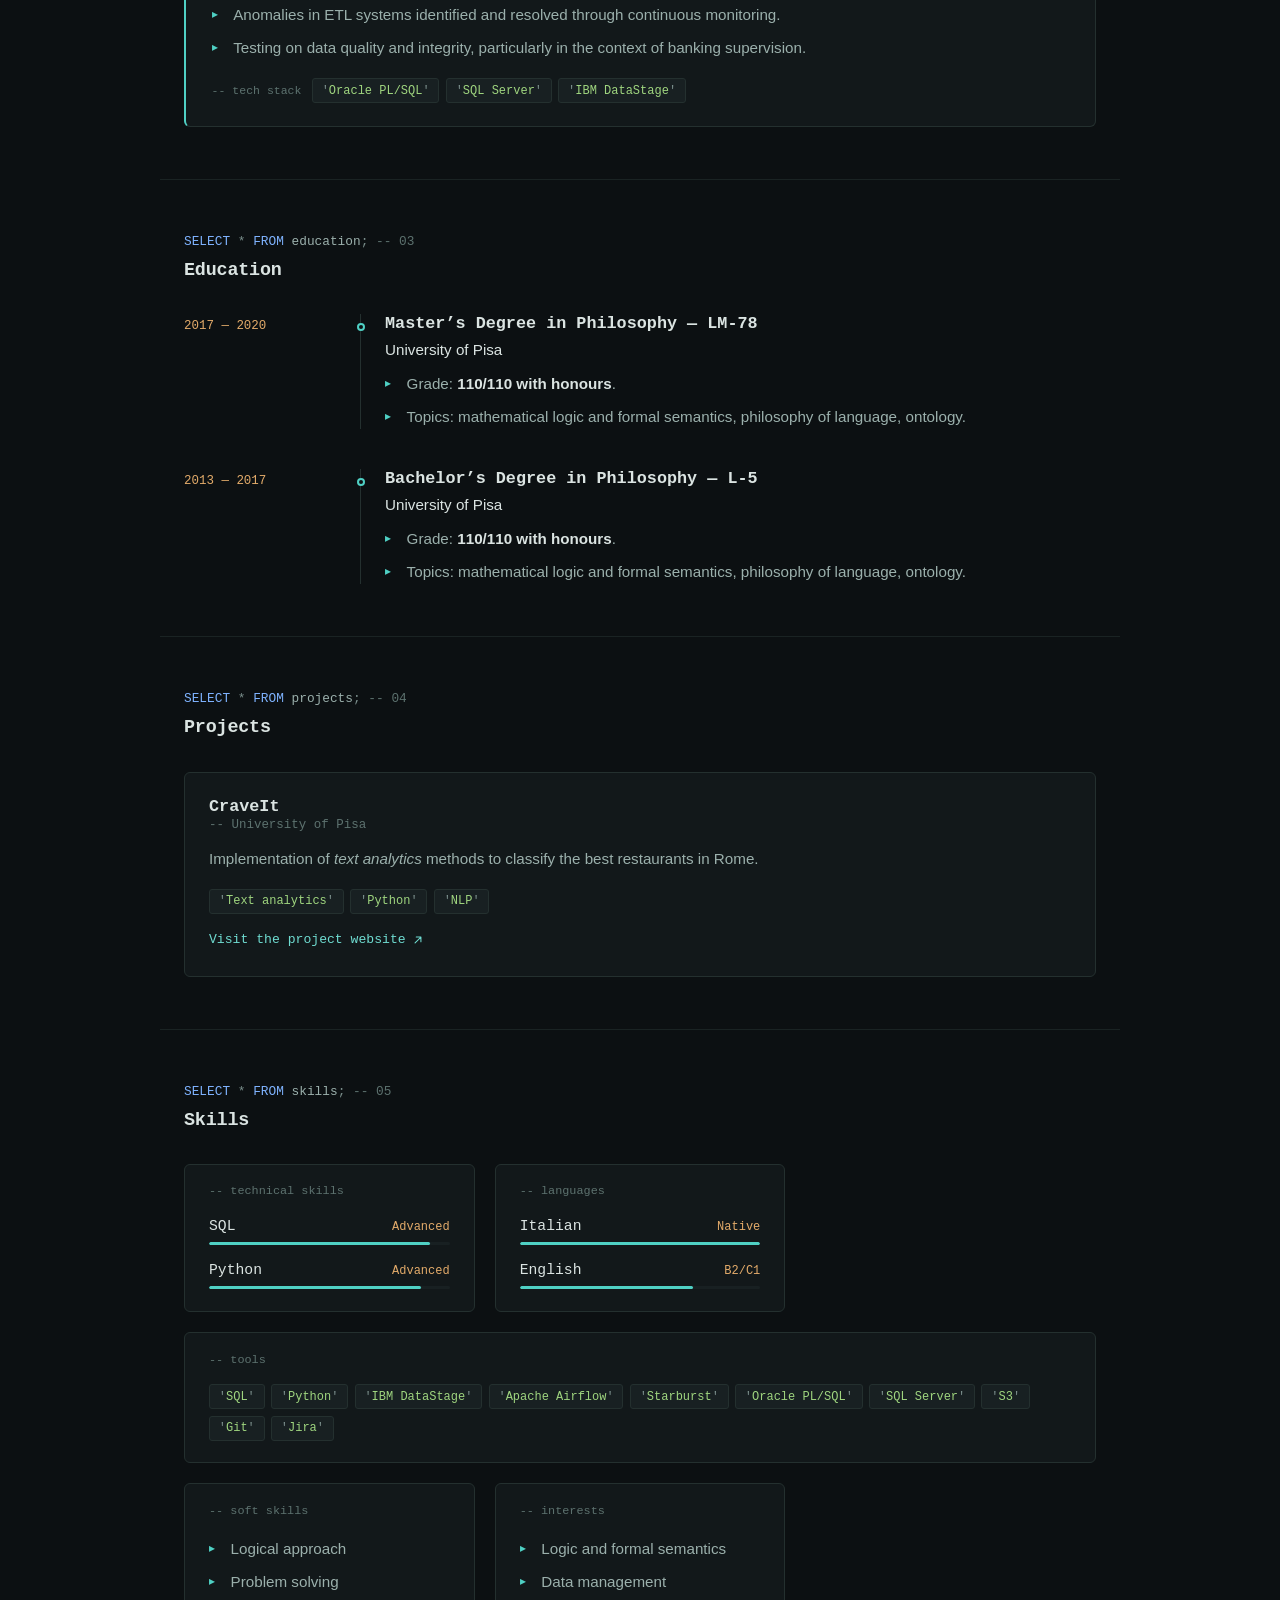
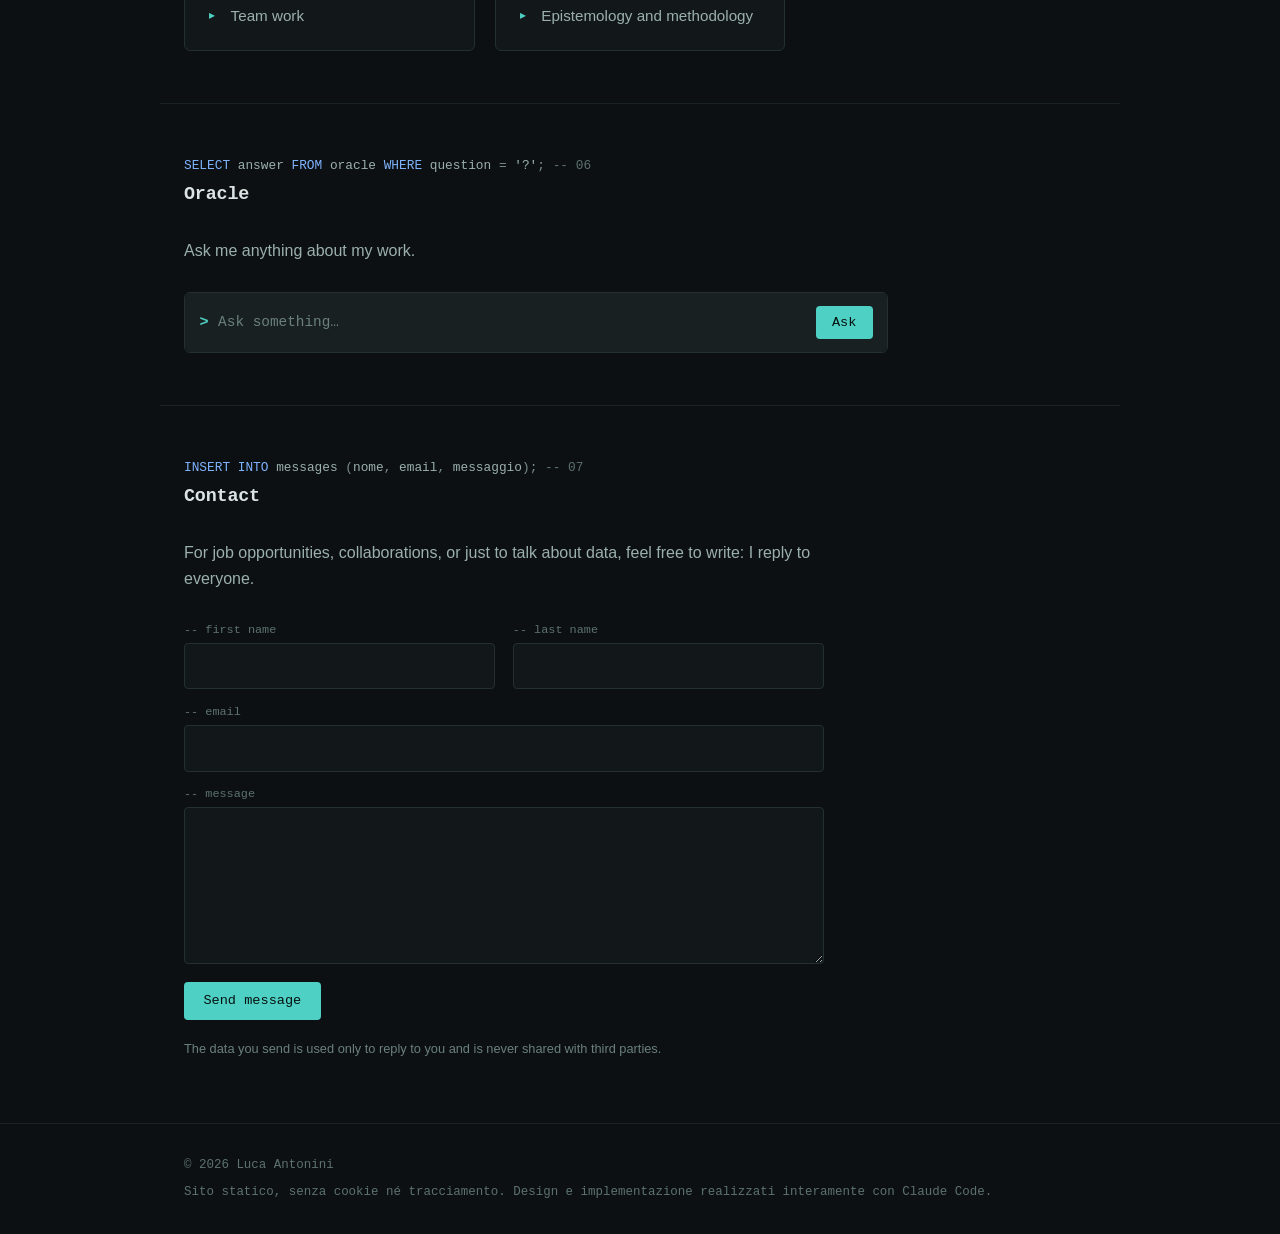
==== commit c2c613cf: "aggiunta dichiarazione d'uso dell'IA" ====
--- a/index.html
+++ b/index.html
@@ -378,7 +378,8 @@
 <footer class="footer">
   <div class="wrap footer__inner">
     <p>© <span id="year">2026</span> Luca Antonini</p>
-    <p class="footer__note" data-i18n="footer.note">Sito statico, senza cookie né tracciamento. Design e implementazione realizzati interamente con Claude Code.</p>
+    <!-- <p class="footer__note" data-i18n="footer.note">Sito statico, senza cookie né tracciamento. Design e implementazione realizzati interamente con Claude Code.</p> -->
+    <p>Sito statico, senza cookie né tracciamento. Design e implementazione realizzati interamente con Claude Code.</p>
   </div>
 </footer>
 
